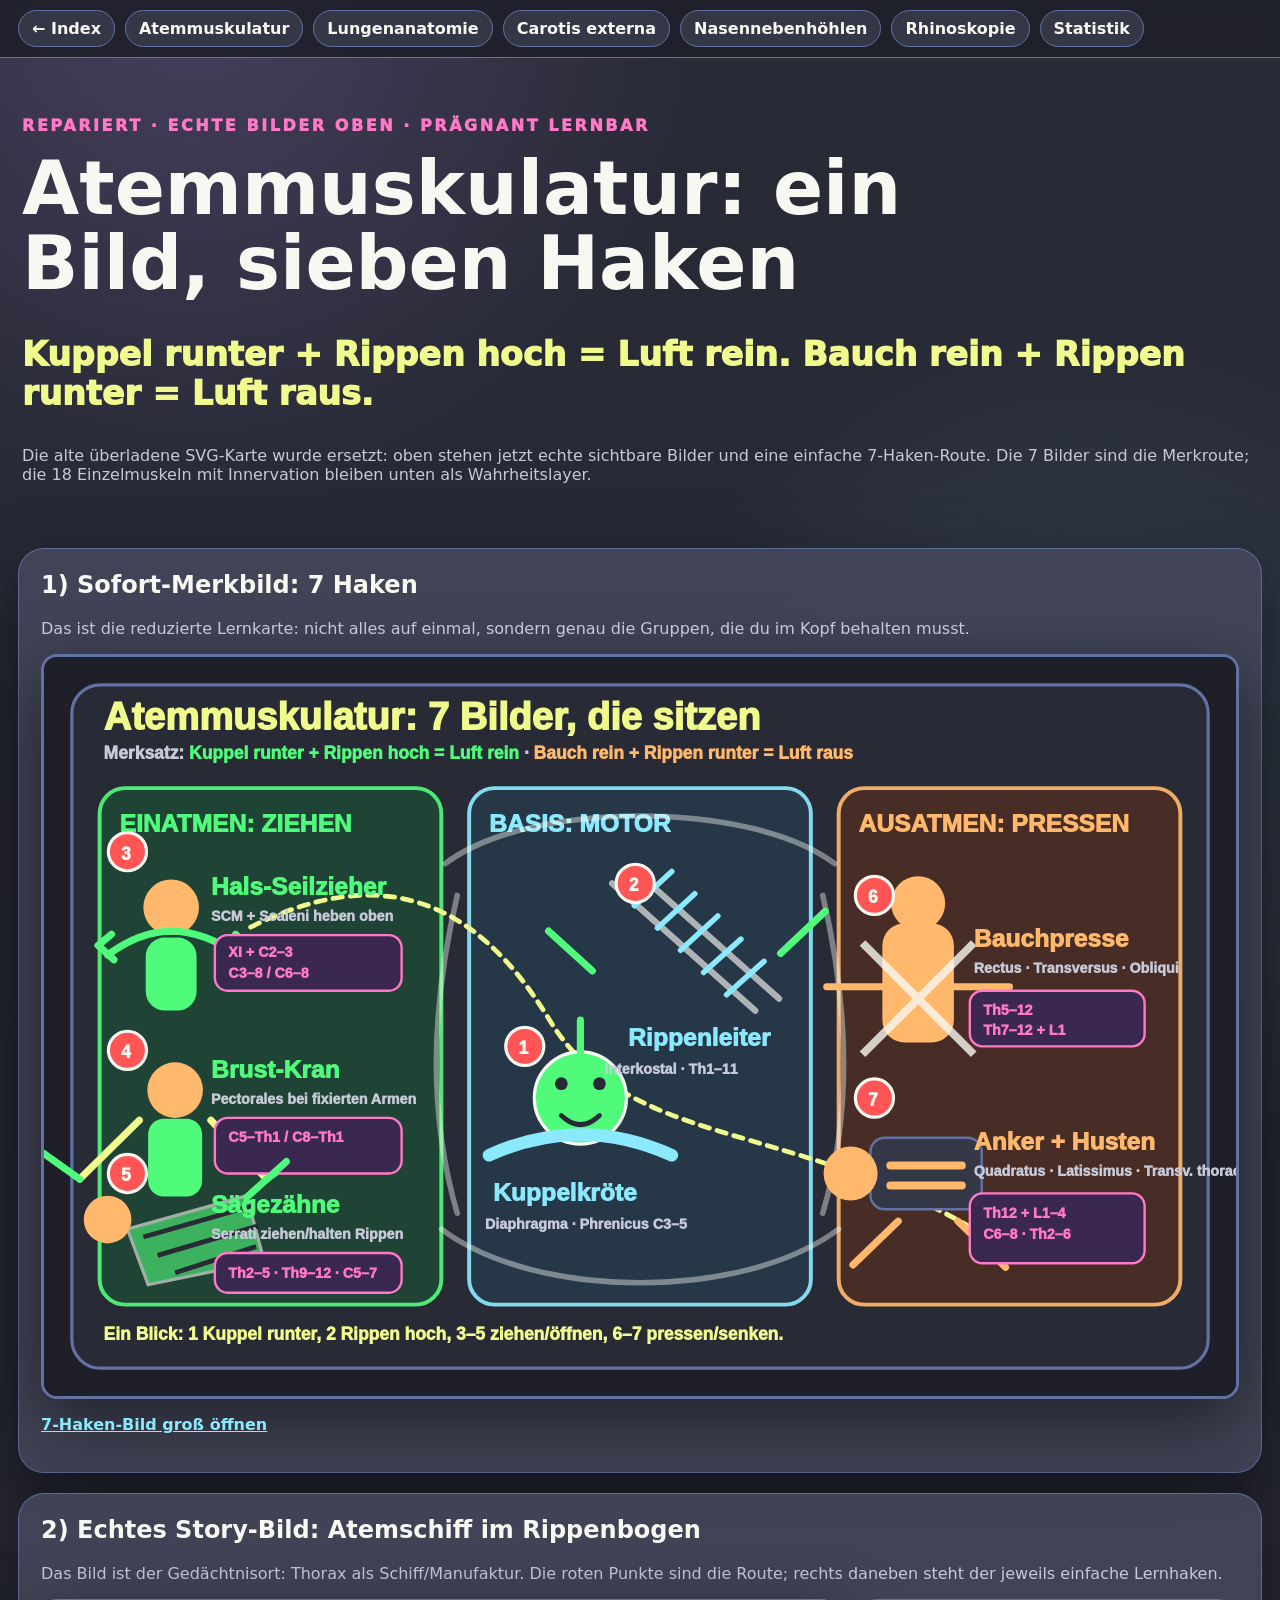
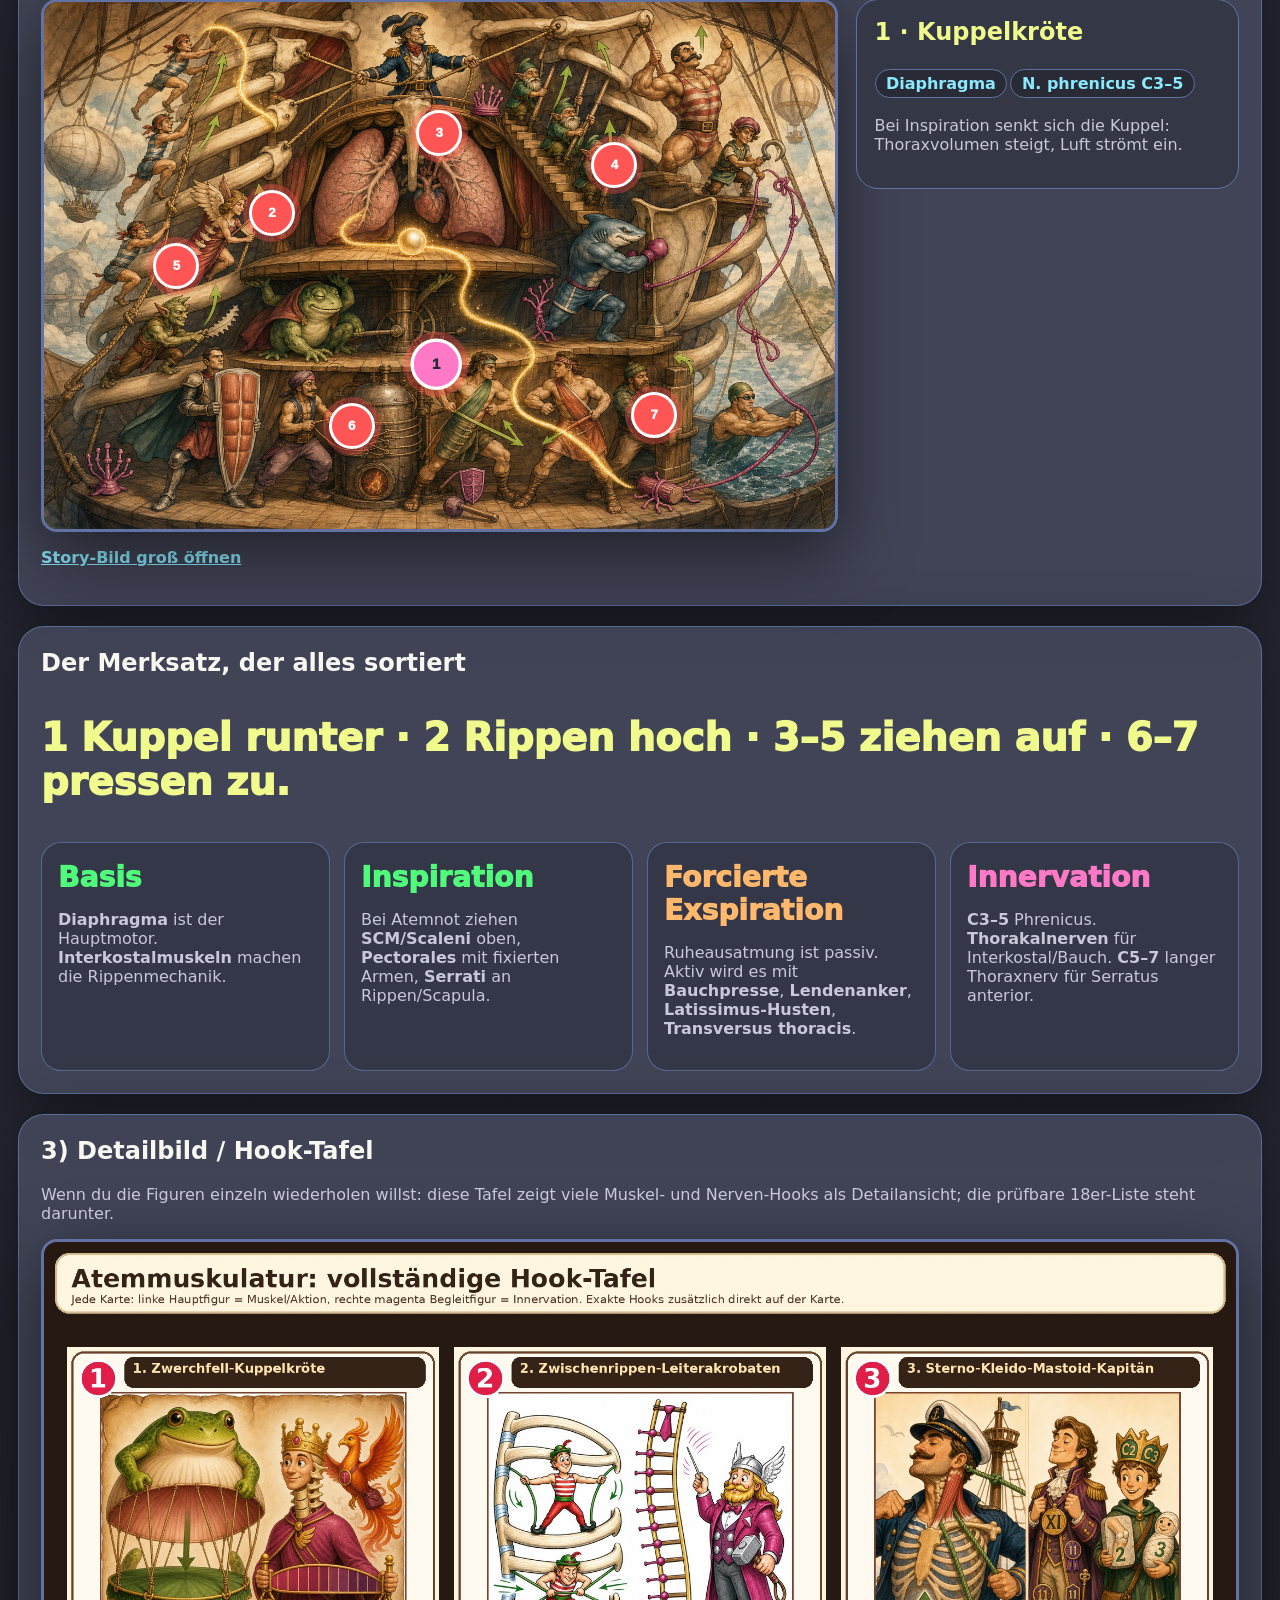
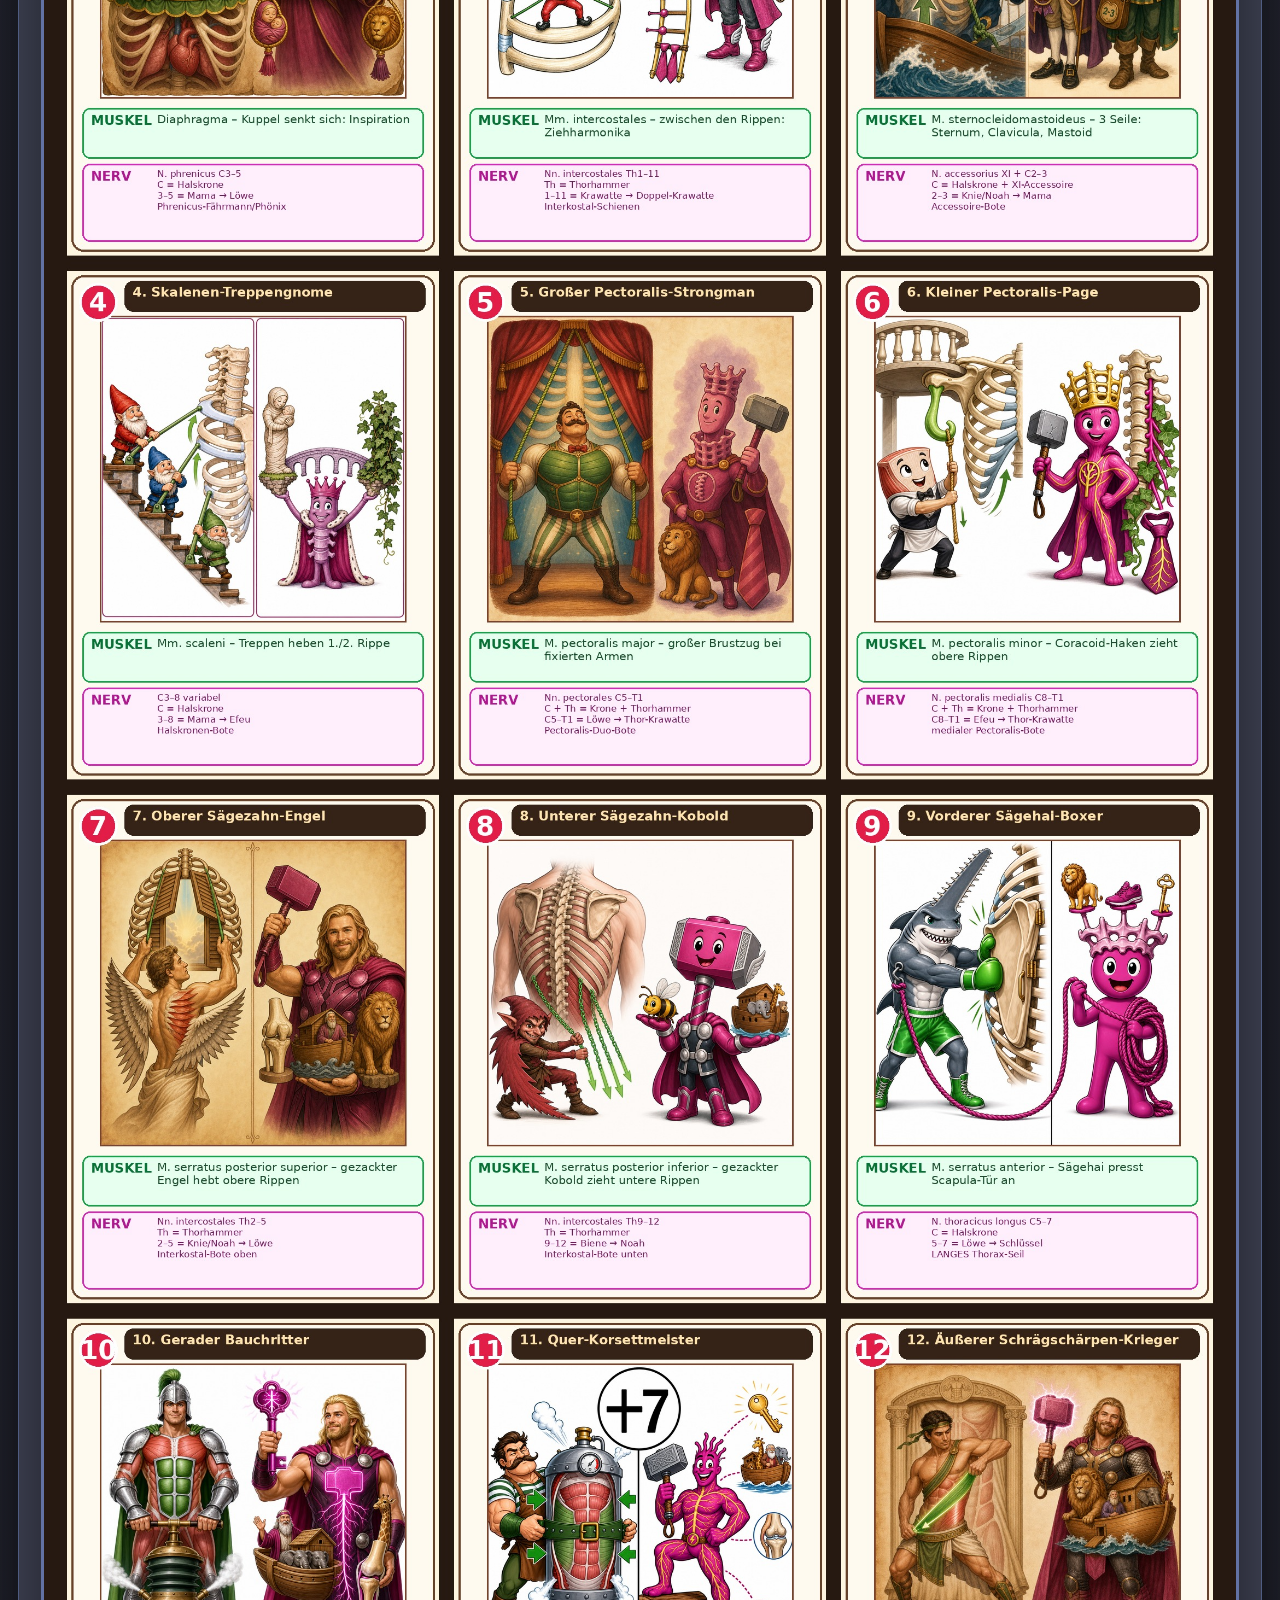
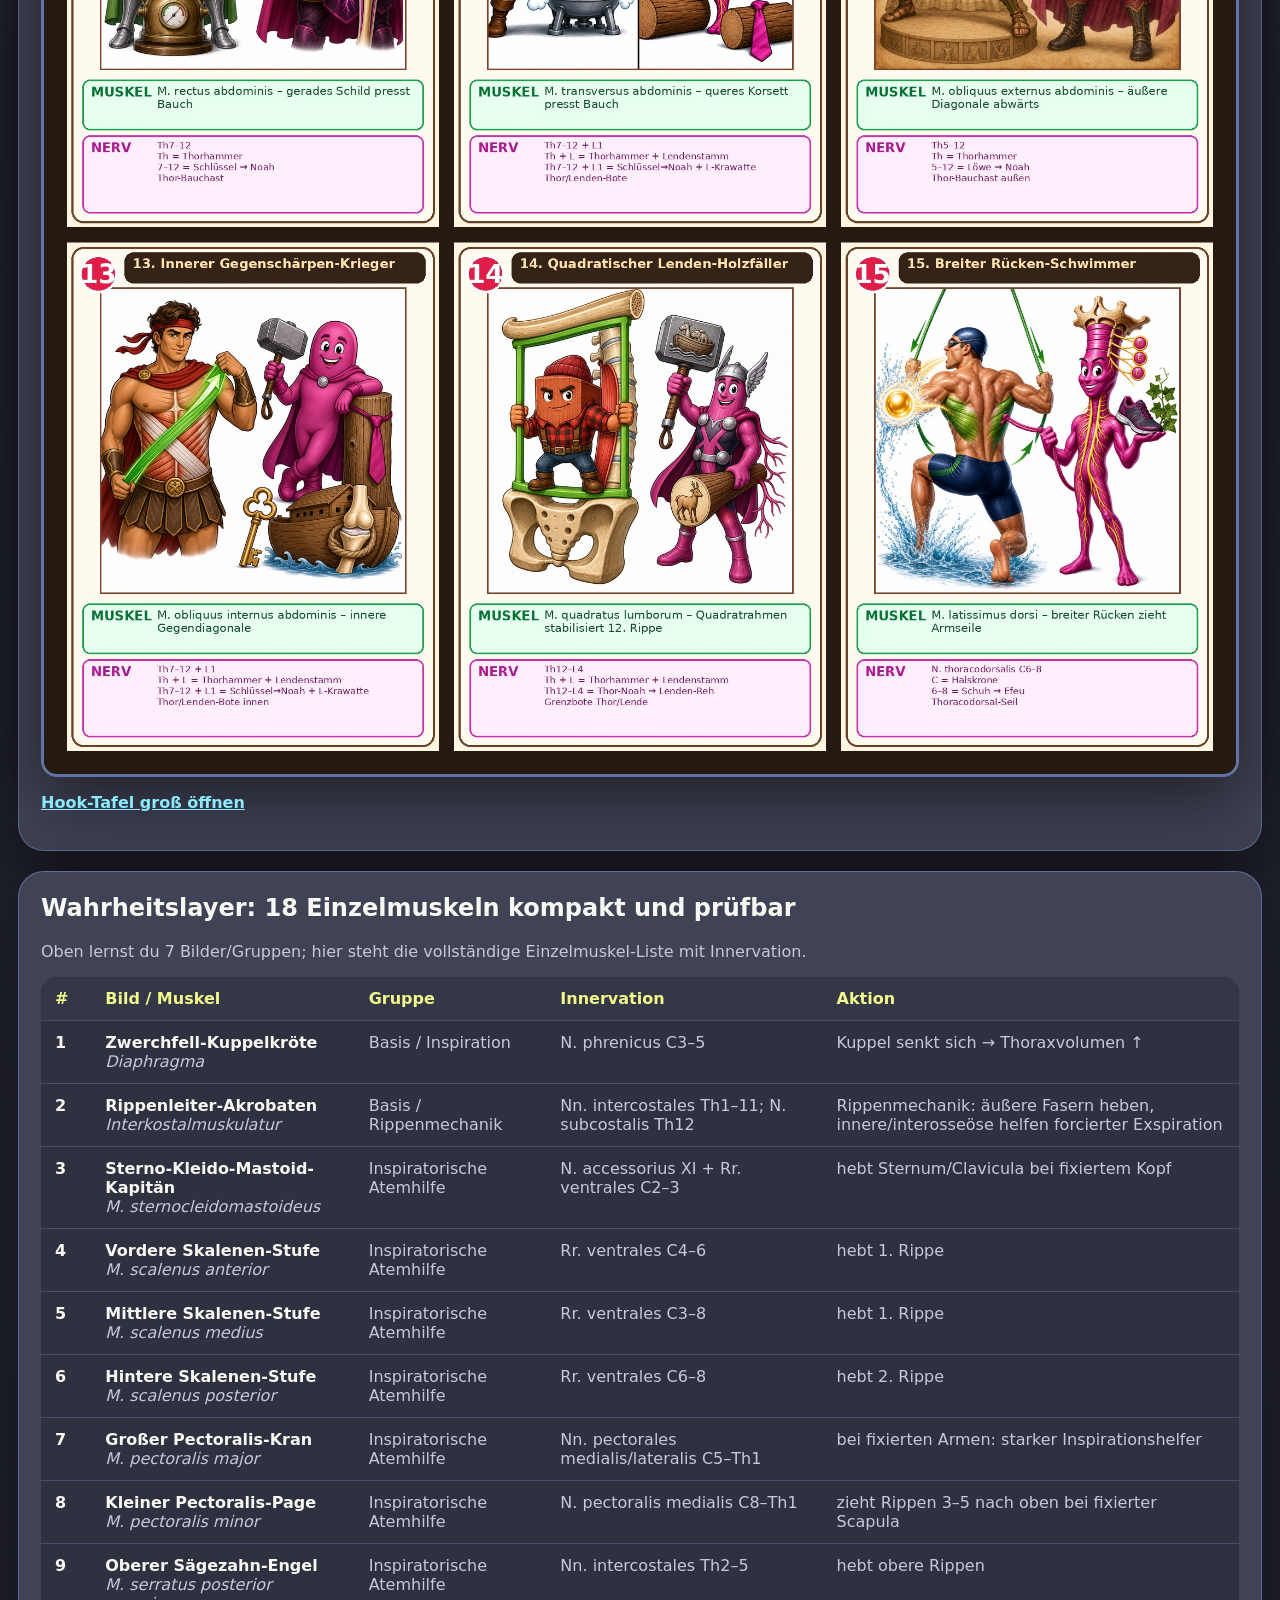
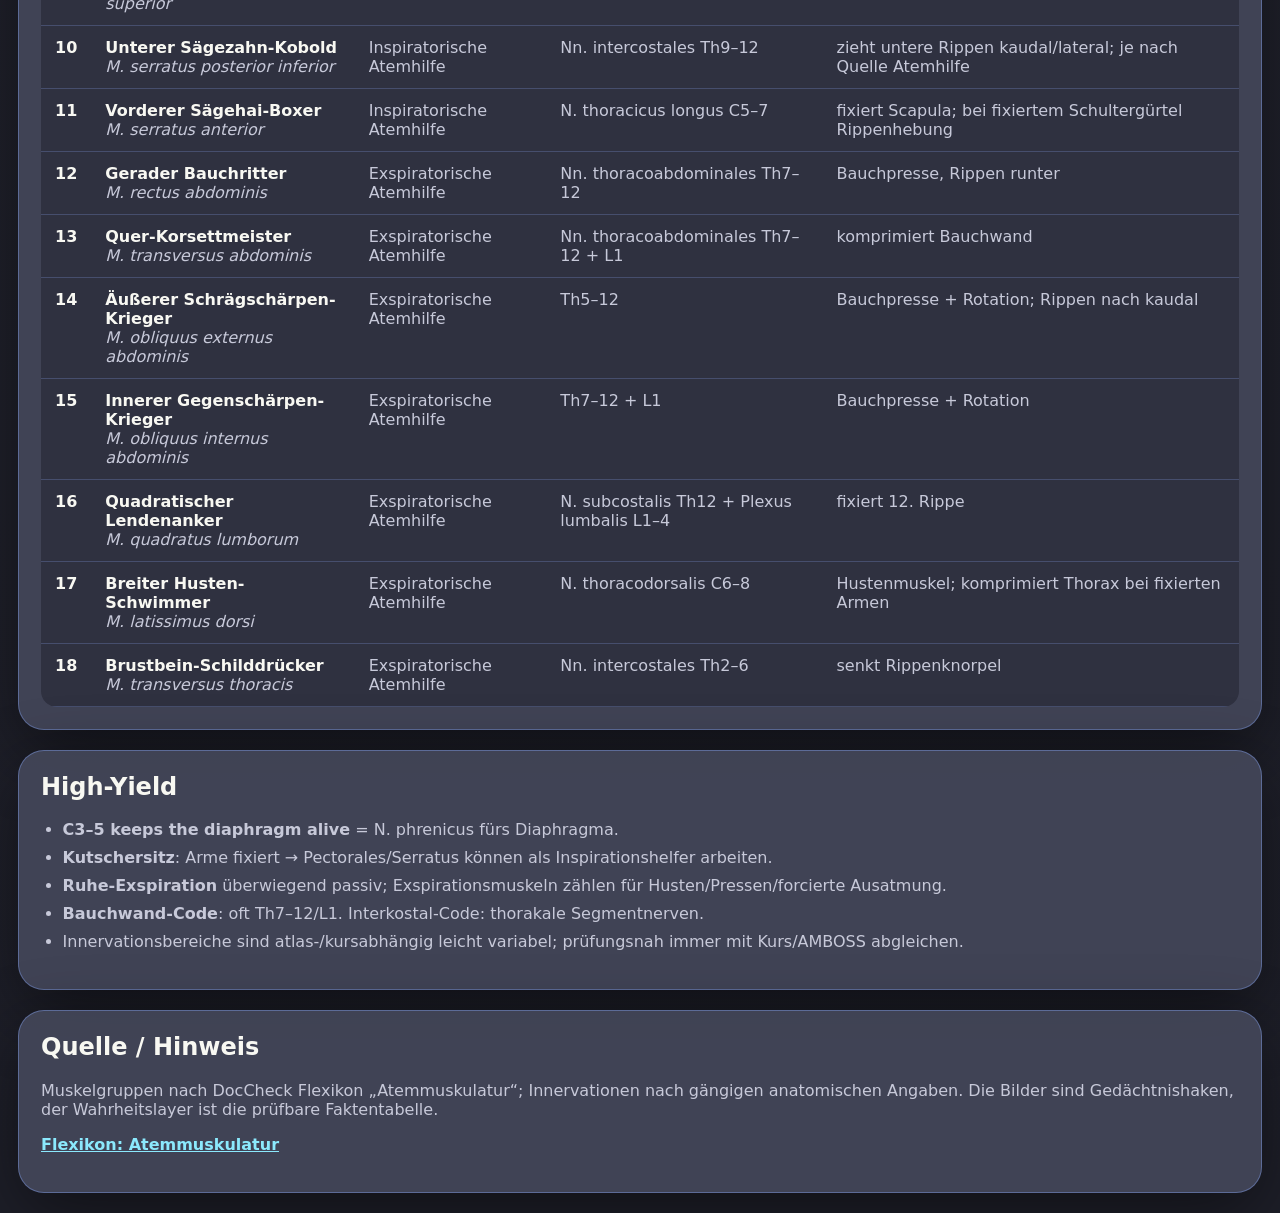
==== pages/atemmuskulatur.html @ 81d96477 "Repair respiratory muscle mnemonic images" ====
<!doctype html>
<html lang="de">
<head>
<meta charset="utf-8"><meta name="viewport" content="width=device-width, initial-scale=1">
<title>Atemmuskulatur: prägnante Bilder und Merkhaken</title>
<link rel="stylesheet" href="../style.css">
<style>
.hero-line{font-size:clamp(20px,2.6vw,34px);font-weight:1000;color:var(--yellow)}
.one-glance{display:grid;grid-template-columns:minmax(0,1.35fr) minmax(320px,.65fr);gap:18px;align-items:start}
.art-img{width:100%;display:block;border-radius:22px;border:4px solid var(--comment);background:#1e1f29;box-shadow:0 22px 70px #0008}
.clean-img{border-color:var(--yellow)}.master-img{border-color:var(--pink)}
.hotwrap{position:relative;line-height:0}.hotwrap img{line-height:normal}
.hot{position:absolute;transform:translate(-50%,-50%);width:46px;height:46px;border-radius:999px;background:var(--red);color:#fff;border:3px solid #fff;font-weight:1000;display:grid;place-items:center;box-shadow:0 0 0 6px rgba(255,85,85,.35);cursor:pointer;line-height:1}
.hot:hover,.hot.active{background:var(--pink);color:#282a36;scale:1.12}
.focus-card{background:rgba(52,55,70,.95);border:1px solid var(--comment);border-radius:22px;padding:18px;position:sticky;top:76px}
.focus-card h2{color:var(--yellow)}.focus-card .tag{display:inline-block;background:#282a36;border:1px solid var(--comment);border-radius:999px;padding:.25rem .65rem;color:var(--cyan);font-weight:900;margin:.15rem .2rem .15rem 0}
.rule-grid{display:grid;grid-template-columns:repeat(auto-fit,minmax(240px,1fr));gap:14px}.rule-card{background:rgba(52,55,70,.92);border:1px solid rgba(98,114,164,.8);border-radius:20px;padding:16px}.rule-card h3{font-size:clamp(22px,2.2vw,32px);margin:.1rem 0 .35rem}
.green{color:var(--green);font-weight:1000}.orange{color:var(--orange);font-weight:1000}.pink{color:var(--pink);font-weight:1000}.yellow{color:var(--yellow);font-weight:1000}
.memory-sentence{font-size:clamp(24px,3vw,42px);line-height:1.15;font-weight:1000;color:var(--yellow)}
.zoom-grid{display:grid;grid-template-columns:1fr 1fr;gap:16px}@media(max-width:980px){.one-glance,.zoom-grid{grid-template-columns:1fr}.focus-card{position:static}.hot{width:34px;height:34px;font-size:13px}}
</style>
</head>
<body><nav class="site-nav"><a href="../index.html">← Index</a><a href="atemmuskulatur.html">Atemmuskulatur</a><a href="lungenanatomie.html">Lungenanatomie</a><a href="carotis-externa.html">Carotis externa</a><a href="nasennebenhoehlen.html">Nasennebenhöhlen</a><a href="rhinoskopie.html">Rhinoskopie</a><a href="statistik-schiefe-verteilung.html">Statistik</a></nav>
<header>
<p class="eyebrow">repariert · echte Bilder oben · prägnant lernbar</p>
<h1>Atemmuskulatur: ein Bild, sieben Haken</h1>
<p class="hero-line">Kuppel runter + Rippen hoch = Luft rein. Bauch rein + Rippen runter = Luft raus.</p>
<p>Die alte überladene SVG-Karte wurde ersetzt: oben stehen jetzt echte sichtbare Bilder und eine einfache 7-Haken-Route. Die 7 Bilder sind die Merkroute; die 18 Einzelmuskeln mit Innervation bleiben unten als Wahrheitslayer.</p>
</header>
<main>
<section class="poster">
<h2>1) Sofort-Merkbild: 7 Haken</h2>
<p>Das ist die reduzierte Lernkarte: nicht alles auf einmal, sondern genau die Gruppen, die du im Kopf behalten musst.</p>
<img class="art-img clean-img" src="../assets/atemmuskulatur_7_merkhaken.svg" alt="Atemmuskulatur in sieben Merkhaken: Kuppel, Rippenleiter, Halszug, Brustkran, Sägezähne, Bauchpresse, Hustenanker">
<p><a href="../assets/atemmuskulatur_7_merkhaken.svg" target="_blank" rel="noopener">7-Haken-Bild groß öffnen</a></p>
</section>

<section class="poster">
<h2>2) Echtes Story-Bild: Atemschiff im Rippenbogen</h2>
<p>Das Bild ist der Gedächtnisort: Thorax als Schiff/Manufaktur. Die roten Punkte sind die Route; rechts daneben steht der jeweils einfache Lernhaken.</p>
<div class="one-glance">
  <div class="hotwrap">
    <img class="art-img master-img" src="../assets/atemmuskulatur_integrated_master_scene_v2.png" alt="Integriertes Atemmuskulatur-Mnemonic: Brustkorb als Atemschiff mit Figuren und Zugseilen">
    <button class="hot active" data-id="1" style="left:50%;top:69%">1</button>
    <button class="hot" data-id="2" style="left:29%;top:40%">2</button>
    <button class="hot" data-id="3" style="left:50%;top:25%">3</button>
    <button class="hot" data-id="4" style="left:72%;top:31%">4</button>
    <button class="hot" data-id="5" style="left:17%;top:50%">5</button>
    <button class="hot" data-id="6" style="left:39%;top:80%">6</button>
    <button class="hot" data-id="7" style="left:77%;top:78%">7</button>
  </div>
  <aside class="focus-card" id="focus"><h2>1 · Kuppelkröte</h2><p><span class="tag">Diaphragma</span><span class="tag">N. phrenicus C3–5</span></p><p>Bei Inspiration senkt sich die Kuppel: Thoraxvolumen steigt, Luft strömt ein.</p></aside>
</div>
<p><a href="../assets/atemmuskulatur_integrated_master_scene_v2.png" target="_blank" rel="noopener">Story-Bild groß öffnen</a></p>
</section>

<section class="note topo-note">
<h2>Der Merksatz, der alles sortiert</h2>
<p class="memory-sentence">1 Kuppel runter · 2 Rippen hoch · 3–5 ziehen auf · 6–7 pressen zu.</p>
<div class="rule-grid">
<article class="rule-card"><h3 class="green">Basis</h3><p><b>Diaphragma</b> ist der Hauptmotor. <b>Interkostalmuskeln</b> machen die Rippenmechanik.</p></article>
<article class="rule-card"><h3 class="green">Inspiration</h3><p>Bei Atemnot ziehen <b>SCM/Scaleni</b> oben, <b>Pectorales</b> mit fixierten Armen, <b>Serrati</b> an Rippen/Scapula.</p></article>
<article class="rule-card"><h3 class="orange">Forcierte Exspiration</h3><p>Ruheausatmung ist passiv. Aktiv wird es mit <b>Bauchpresse</b>, <b>Lendenanker</b>, <b>Latissimus-Husten</b>, <b>Transversus thoracis</b>.</p></article>
<article class="rule-card"><h3 class="pink">Innervation</h3><p><b>C3–5</b> Phrenicus. <b>Thorakalnerven</b> für Interkostal/Bauch. <b>C5–7</b> langer Thoraxnerv für Serratus anterior.</p></article>
</div>
</section>

<section class="poster">
<h2>3) Detailbild / Hook-Tafel</h2>
<p>Wenn du die Figuren einzeln wiederholen willst: diese Tafel zeigt viele Muskel- und Nerven-Hooks als Detailansicht; die prüfbare 18er-Liste steht darunter.</p>
<img class="art-img" src="../assets/atemmuskulatur_complete_hooks_poster.jpg" alt="Atemmuskulatur vollständige Hook-Tafel mit Figuren und Innervationen">
<p><a href="../assets/atemmuskulatur_complete_hooks_poster.jpg" target="_blank" rel="noopener">Hook-Tafel groß öffnen</a></p>
</section>

<section id="legend" class="legend"><h2>Wahrheitslayer: 18 Einzelmuskeln kompakt und prüfbar</h2><p>Oben lernst du 7 Bilder/Gruppen; hier steht die vollständige Einzelmuskel-Liste mit Innervation.</p><table><thead><tr><th>#</th><th>Bild / Muskel</th><th>Gruppe</th><th>Innervation</th><th>Aktion</th></tr></thead><tbody>
<tr data-id="1"><td><b>1</b></td><td><b>Zwerchfell-Kuppelkröte</b><br><em>Diaphragma</em></td><td>Basis / Inspiration</td><td>N. phrenicus C3–5</td><td>Kuppel senkt sich → Thoraxvolumen ↑</td></tr>
<tr data-id="2"><td><b>2</b></td><td><b>Rippenleiter-Akrobaten</b><br><em>Interkostalmuskulatur</em></td><td>Basis / Rippenmechanik</td><td>Nn. intercostales Th1–11; N. subcostalis Th12</td><td>Rippenmechanik: äußere Fasern heben, innere/interosseöse helfen forcierter Exspiration</td></tr>
<tr data-id="3"><td><b>3</b></td><td><b>Sterno-Kleido-Mastoid-Kapitän</b><br><em>M. sternocleidomastoideus</em></td><td>Inspiratorische Atemhilfe</td><td>N. accessorius XI + Rr. ventrales C2–3</td><td>hebt Sternum/Clavicula bei fixiertem Kopf</td></tr>
<tr data-id="4"><td><b>4</b></td><td><b>Vordere Skalenen-Stufe</b><br><em>M. scalenus anterior</em></td><td>Inspiratorische Atemhilfe</td><td>Rr. ventrales C4–6</td><td>hebt 1. Rippe</td></tr>
<tr data-id="5"><td><b>5</b></td><td><b>Mittlere Skalenen-Stufe</b><br><em>M. scalenus medius</em></td><td>Inspiratorische Atemhilfe</td><td>Rr. ventrales C3–8</td><td>hebt 1. Rippe</td></tr>
<tr data-id="6"><td><b>6</b></td><td><b>Hintere Skalenen-Stufe</b><br><em>M. scalenus posterior</em></td><td>Inspiratorische Atemhilfe</td><td>Rr. ventrales C6–8</td><td>hebt 2. Rippe</td></tr>
<tr data-id="7"><td><b>7</b></td><td><b>Großer Pectoralis-Kran</b><br><em>M. pectoralis major</em></td><td>Inspiratorische Atemhilfe</td><td>Nn. pectorales medialis/lateralis C5–Th1</td><td>bei fixierten Armen: starker Inspirationshelfer</td></tr>
<tr data-id="8"><td><b>8</b></td><td><b>Kleiner Pectoralis-Page</b><br><em>M. pectoralis minor</em></td><td>Inspiratorische Atemhilfe</td><td>N. pectoralis medialis C8–Th1</td><td>zieht Rippen 3–5 nach oben bei fixierter Scapula</td></tr>
<tr data-id="9"><td><b>9</b></td><td><b>Oberer Sägezahn-Engel</b><br><em>M. serratus posterior superior</em></td><td>Inspiratorische Atemhilfe</td><td>Nn. intercostales Th2–5</td><td>hebt obere Rippen</td></tr>
<tr data-id="10"><td><b>10</b></td><td><b>Unterer Sägezahn-Kobold</b><br><em>M. serratus posterior inferior</em></td><td>Inspiratorische Atemhilfe</td><td>Nn. intercostales Th9–12</td><td>zieht untere Rippen kaudal/lateral; je nach Quelle Atemhilfe</td></tr>
<tr data-id="11"><td><b>11</b></td><td><b>Vorderer Sägehai-Boxer</b><br><em>M. serratus anterior</em></td><td>Inspiratorische Atemhilfe</td><td>N. thoracicus longus C5–7</td><td>fixiert Scapula; bei fixiertem Schultergürtel Rippenhebung</td></tr>
<tr data-id="12"><td><b>12</b></td><td><b>Gerader Bauchritter</b><br><em>M. rectus abdominis</em></td><td>Exspiratorische Atemhilfe</td><td>Nn. thoracoabdominales Th7–12</td><td>Bauchpresse, Rippen runter</td></tr>
<tr data-id="13"><td><b>13</b></td><td><b>Quer-Korsettmeister</b><br><em>M. transversus abdominis</em></td><td>Exspiratorische Atemhilfe</td><td>Nn. thoracoabdominales Th7–12 + L1</td><td>komprimiert Bauchwand</td></tr>
<tr data-id="14"><td><b>14</b></td><td><b>Äußerer Schrägschärpen-Krieger</b><br><em>M. obliquus externus abdominis</em></td><td>Exspiratorische Atemhilfe</td><td>Th5–12</td><td>Bauchpresse + Rotation; Rippen nach kaudal</td></tr>
<tr data-id="15"><td><b>15</b></td><td><b>Innerer Gegenschärpen-Krieger</b><br><em>M. obliquus internus abdominis</em></td><td>Exspiratorische Atemhilfe</td><td>Th7–12 + L1</td><td>Bauchpresse + Rotation</td></tr>
<tr data-id="16"><td><b>16</b></td><td><b>Quadratischer Lendenanker</b><br><em>M. quadratus lumborum</em></td><td>Exspiratorische Atemhilfe</td><td>N. subcostalis Th12 + Plexus lumbalis L1–4</td><td>fixiert 12. Rippe</td></tr>
<tr data-id="17"><td><b>17</b></td><td><b>Breiter Husten-Schwimmer</b><br><em>M. latissimus dorsi</em></td><td>Exspiratorische Atemhilfe</td><td>N. thoracodorsalis C6–8</td><td>Hustenmuskel; komprimiert Thorax bei fixierten Armen</td></tr>
<tr data-id="18"><td><b>18</b></td><td><b>Brustbein-Schilddrücker</b><br><em>M. transversus thoracis</em></td><td>Exspiratorische Atemhilfe</td><td>Nn. intercostales Th2–6</td><td>senkt Rippenknorpel</td></tr>
</tbody></table></section>

<section class="note topo-note"><h2>High-Yield</h2><ul>
<li><b>C3–5 keeps the diaphragm alive</b> = N. phrenicus fürs Diaphragma.</li>
<li><b>Kutschersitz</b>: Arme fixiert → Pectorales/Serratus können als Inspirationshelfer arbeiten.</li>
<li><b>Ruhe-Exspiration</b> überwiegend passiv; Exspirationsmuskeln zählen für Husten/Pressen/forcierte Ausatmung.</li>
<li><b>Bauchwand-Code</b>: oft Th7–12/L1. Interkostal-Code: thorakale Segmentnerven.</li>
<li>Innervationsbereiche sind atlas-/kursabhängig leicht variabel; prüfungsnah immer mit Kurs/AMBOSS abgleichen.</li>
</ul></section>
<section class="note"><h2>Quelle / Hinweis</h2><p>Muskelgruppen nach DocCheck Flexikon „Atemmuskulatur“; Innervationen nach gängigen anatomischen Angaben. Die Bilder sind Gedächtnishaken, der Wahrheitslayer ist die prüfbare Faktentabelle.</p><p><a href="https://flexikon.doccheck.com/de/Atemmuskulatur" target="_blank" rel="noopener">Flexikon: Atemmuskulatur</a></p></section>
</main>
<script>
const facts={
1:['Kuppelkröte','Diaphragma','N. phrenicus C3–5','Kuppel senkt sich → Volumen hoch → Luft rein.'],
2:['Rippenleiter','Interkostalmuskulatur','Nn. intercostales Th1–11','Rippen bewegen sich wie Leiter/Sprossen: heben oder senken.'],
3:['Hals-Seilzieher','SCM + Scaleni','XI/C2–3; Scaleni C3–8','Hals zieht obere Rippen/Sternum hoch.'],
4:['Brust-Kran','Pectoralis major/minor','C5–Th1 / C8–Th1','Bei fixierten Armen hebt der Brustkran den Thorax.'],
5:['Sägezähne','Serratus-Gruppe','Th2–5, Th9–12, C5–7','Sägezähne ziehen/halten Rippen und Scapula.'],
6:['Bauchpresse','Rectus, Transversus, Obliqui','Th5–12 + L1','Bauch rein, Druck hoch, Rippen runter: forcierte Exspiration.'],
7:['Anker + Husten','Quadratus, Latissimus, Transv. thoracis','Th12/L1–4; C6–8; Th2–6','Fixieren/senken/komprimieren bei Husten und Pressen.']
};
function pick(id){const f=facts[id];document.querySelectorAll('.hot').forEach(b=>b.classList.toggle('active',b.dataset.id==id));document.getElementById('focus').innerHTML=`<h2>${id} · ${f[0]}</h2><p><span class="tag">${f[1]}</span><span class="tag">${f[2]}</span></p><p>${f[3]}</p><p><a href="#legend">zur Faktentabelle</a></p>`;}
document.querySelectorAll('.hot').forEach(b=>b.addEventListener('click',()=>pick(b.dataset.id)));
</script>
</body></html>
---- style.css ----
:root{
  --bg:#282a36;
  --bg-2:#1e1f29;
  --surface:#44475a;
  --surface-2:#343746;
  --surface-3:#2f3140;
  --text:#f8f8f2;
  --muted:#c7c9d9;
  --comment:#6272a4;
  --cyan:#8be9fd;
  --green:#50fa7b;
  --orange:#ffb86c;
  --pink:#ff79c6;
  --purple:#bd93f9;
  --red:#ff5555;
  --yellow:#f1fa8c;
  --border:#6272a4;
  --shadow:0 22px 70px rgba(0,0,0,.45);
}
*{box-sizing:border-box}
html{scroll-behavior:smooth;background:#1e1f29;min-height:100%}
body{
  margin:0;
  min-height:100vh;
  font-family:Inter,system-ui,-apple-system,Segoe UI,sans-serif;
  background:
    radial-gradient(circle at 15% 0%, rgba(189,147,249,.20), transparent 32rem),
    radial-gradient(circle at 85% 10%, rgba(139,233,253,.13), transparent 28rem),
    linear-gradient(180deg,var(--bg),var(--bg-2));
  color:var(--text);
}
header,main{max-width:1450px;margin:auto}
header{padding:42px 22px 28px;color:var(--text)}
h1{font-size:clamp(36px,6vw,74px);line-height:1.02;margin:.1em 0;text-wrap:balance}
h2{color:var(--text);margin-top:0} h3{color:var(--cyan)}
p,li{color:var(--muted)}
a{color:var(--cyan);font-weight:800} a:hover{color:var(--pink)}
.eyebrow,.card-kicker{color:var(--pink);text-transform:uppercase;letter-spacing:.16em;font-weight:1000}
.key{display:flex;gap:14px;flex-wrap:wrap;align-items:center}.key span{color:var(--muted)}
.gdot,.mdot,.rdot,.ydot{display:inline-block;width:18px;height:18px;border-radius:50%}.gdot{background:var(--green)}.mdot{background:var(--pink)}.rdot{background:var(--red)}.ydot{background:var(--yellow)}
.site-nav{position:sticky;top:0;z-index:10;display:flex;gap:10px;flex-wrap:wrap;align-items:center;padding:10px 18px;background:rgba(30,31,41,.88);backdrop-filter:blur(10px);border-bottom:1px solid var(--comment)}
.site-nav a{color:var(--text);text-decoration:none;background:var(--surface-2);border:1px solid var(--comment);border-radius:999px;padding:8px 13px}.site-nav a:hover{background:var(--surface);border-color:var(--pink);color:var(--pink)}
section,.poster,.focus,.library-card,.exam-note,.note,.legend{background:rgba(68,71,90,.92);border:1px solid rgba(98,114,164,.85);border-radius:26px;padding:22px;margin:20px 18px;box-shadow:var(--shadow)}
.poster img{width:100%;border-radius:16px;border:3px solid var(--comment);background:var(--bg-2)}
.poster .schema-img{border-color:var(--purple);background:var(--bg-2);max-height:none;object-fit:contain}
.home-hero,.carotis-hero{padding-top:54px}.carotis-hero h1,.home-hero h1{text-wrap:balance}
.library-grid{display:grid;grid-template-columns:repeat(auto-fit,minmax(280px,1fr));gap:18px;background:transparent;border:0;box-shadow:none;padding:0}.library-card{min-height:220px;display:flex;flex-direction:column}.library-card.featured{background:linear-gradient(135deg,rgba(68,71,90,.96),rgba(80,250,123,.10))}.library-card.ghost{opacity:.78;border-style:dashed}.library-card h2{font-size:clamp(26px,3vw,42px);margin:.1em 0}.card-link{margin-top:auto;align-self:flex-start;background:var(--pink);color:#282a36!important;text-decoration:none;border-radius:999px;padding:11px 16px;box-shadow:0 8px 20px #0005}
.mnemonic-spotlight{display:grid;grid-template-columns:minmax(0,1.45fr) minmax(300px,.75fr);gap:20px;align-items:start}.mnemonic-spotlight h2{font-size:clamp(28px,4.5vw,56px);line-height:1.02;margin:.15em 0 .35em;color:var(--yellow)}.mnemonic-list{font-size:clamp(17px,1.7vw,24px);line-height:1.45;margin:0;padding-left:1.35em}.mnemonic-list b{color:var(--green)}.quote{font-size:1.25rem;font-weight:1000;color:var(--pink)}
.integrated-wrap{position:relative;line-height:0}.integrated-wrap>img{display:block}.hotspot{position:absolute;transform:translate(-50%,-50%);min-width:clamp(34px,4.2vw,64px);height:clamp(34px,4.2vw,64px);padding:0 8px;border-radius:999px;border:3px solid var(--text);background:var(--red);color:#fff;font-weight:1000;font-size:clamp(12px,1.35vw,20px);display:grid;place-items:center;box-shadow:0 0 0 4px rgba(255,85,85,.42),0 5px 18px #000b;cursor:pointer;z-index:3;line-height:1}.hotspot:hover,.hotspot.active{background:var(--pink);color:#282a36;box-shadow:0 0 0 7px #fff7,0 0 0 13px rgba(255,121,198,.36),0 8px 22px #000c;scale:1.12}.scene-legend{position:absolute;right:1.2%;bottom:1.2%;z-index:4;line-height:1.2;width:min(340px,34%);max-height:38%;overflow:auto;background:rgba(40,42,54,.90);backdrop-filter:blur(7px);border:3px solid var(--pink);border-radius:16px;padding:10px 12px;box-shadow:0 15px 45px #0009;color:var(--text);font-size:clamp(12px,1.05vw,15px)}.scene-legend b{display:block;font-size:clamp(14px,1.25vw,19px);color:var(--yellow)}.scene-legend span{display:block;margin-top:6px;color:var(--muted)}.scene-legend a{display:inline-block;margin-top:8px;color:var(--cyan);font-weight:900}.open-full{margin:.75rem 0 0}.focus{display:grid;grid-template-columns:1fr;gap:18px}.zone{display:inline-block;background:var(--surface-2);border:1px solid var(--comment);border-radius:999px;padding:.25rem .65rem;color:var(--cyan);font-weight:900}
table{width:100%;border-collapse:collapse;overflow:hidden;border-radius:16px;background:var(--surface-3)}.legend{overflow-x:auto}th,td{padding:12px 14px;border-bottom:1px solid rgba(98,114,164,.45);vertical-align:top}th{text-align:left;color:var(--yellow);background:#343746}td{color:var(--muted)}td b{color:var(--text)}tr.active,tr:hover{background:rgba(139,233,253,.08)}
.topo-note ul{padding-left:1.35rem}.topo-note li{margin:.55rem 0}.exam-note{background:rgba(52,55,70,.9)}
@media(max-width:760px){.mnemonic-spotlight{grid-template-columns:1fr}.scene-legend{position:static;width:auto;max-height:none;margin-top:10px;border-radius:14px}.integrated-wrap{line-height:normal}.hotspot{min-width:32px;height:32px;font-size:12px}.poster,.focus,section{margin:14px 10px;padding:16px}}
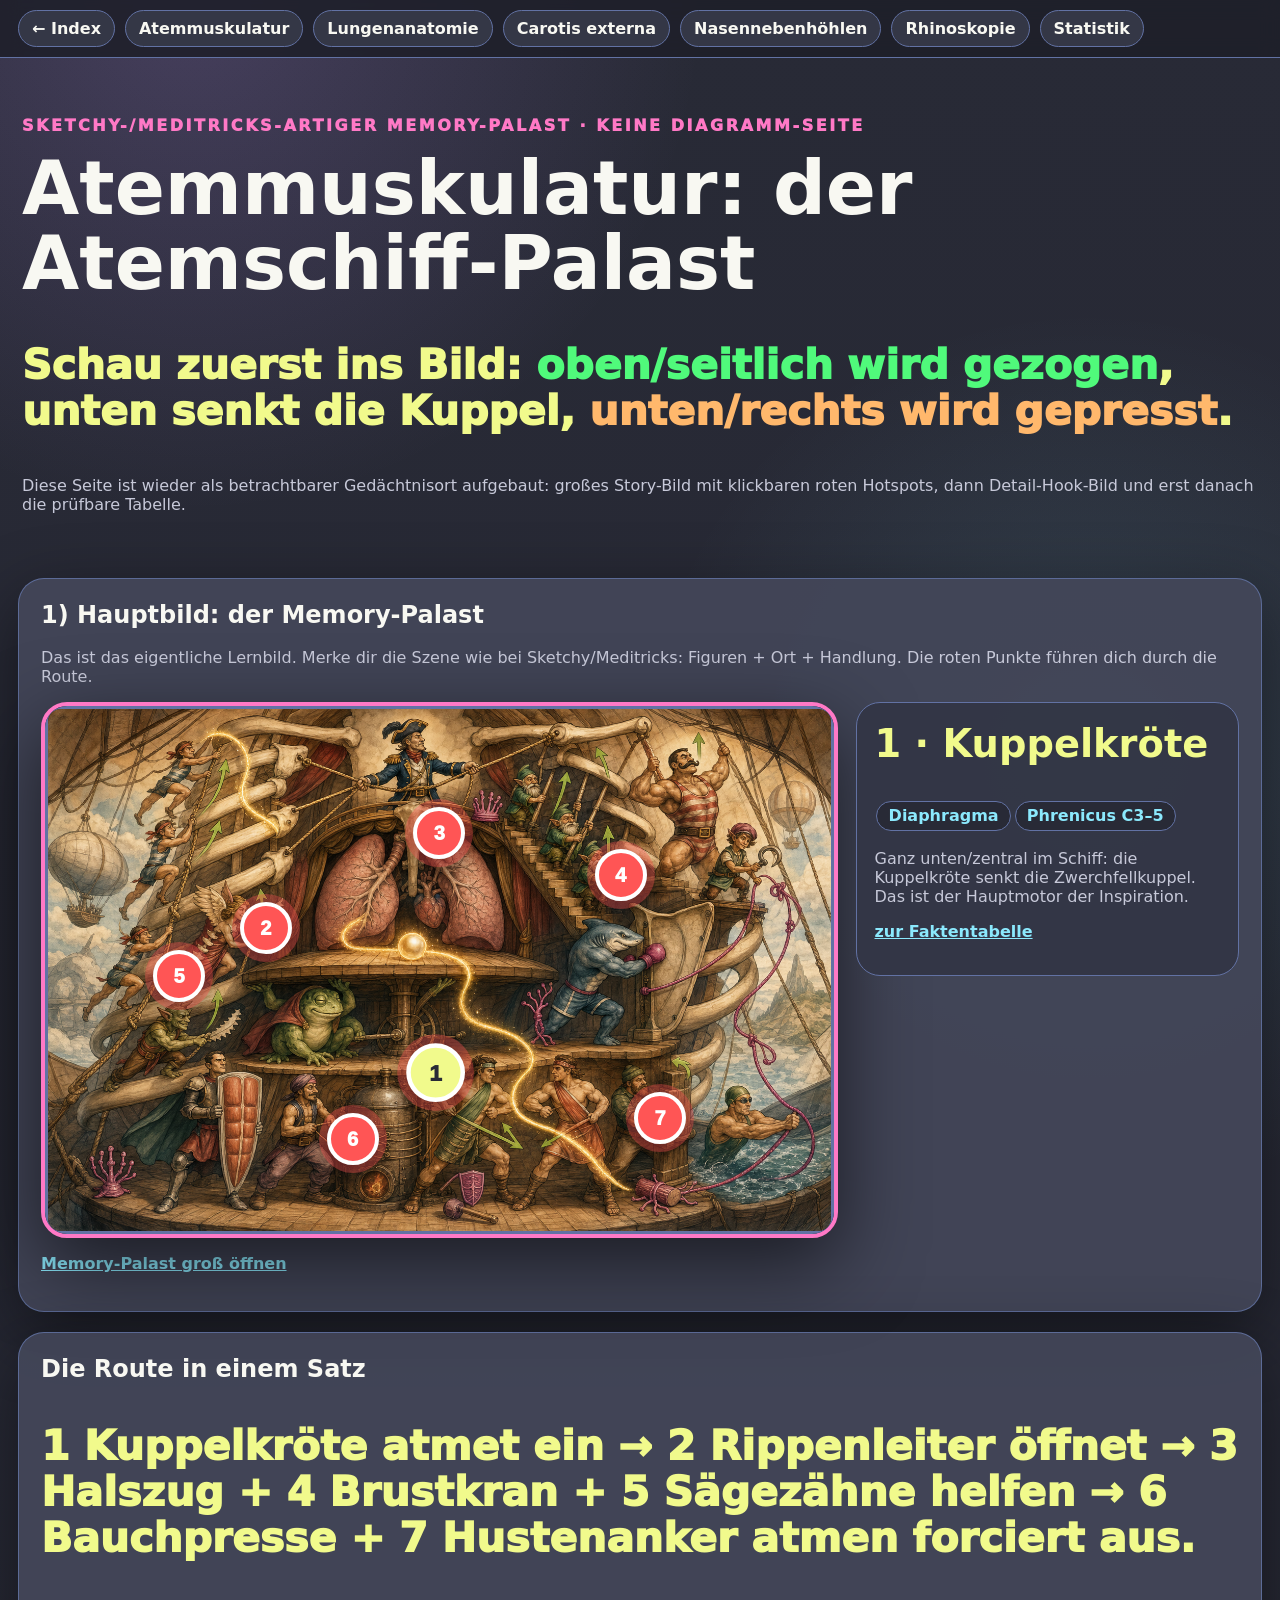
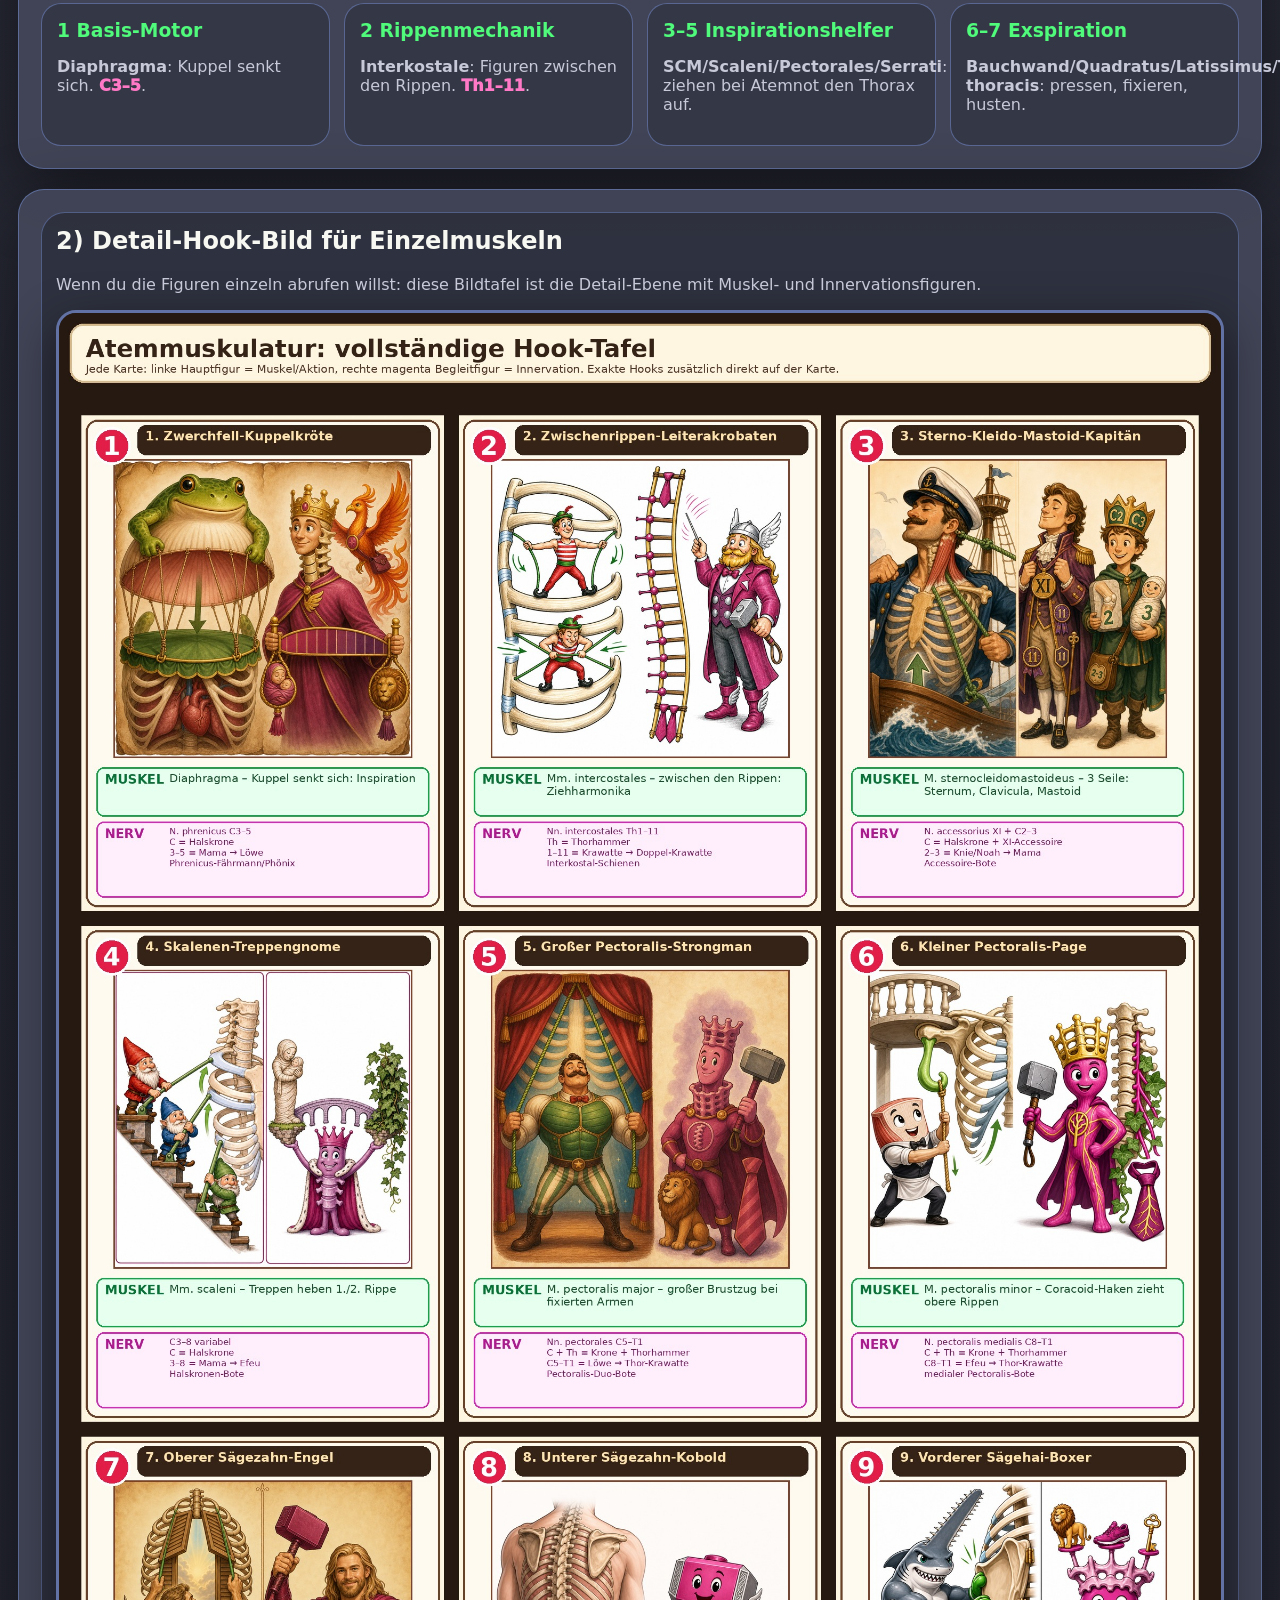
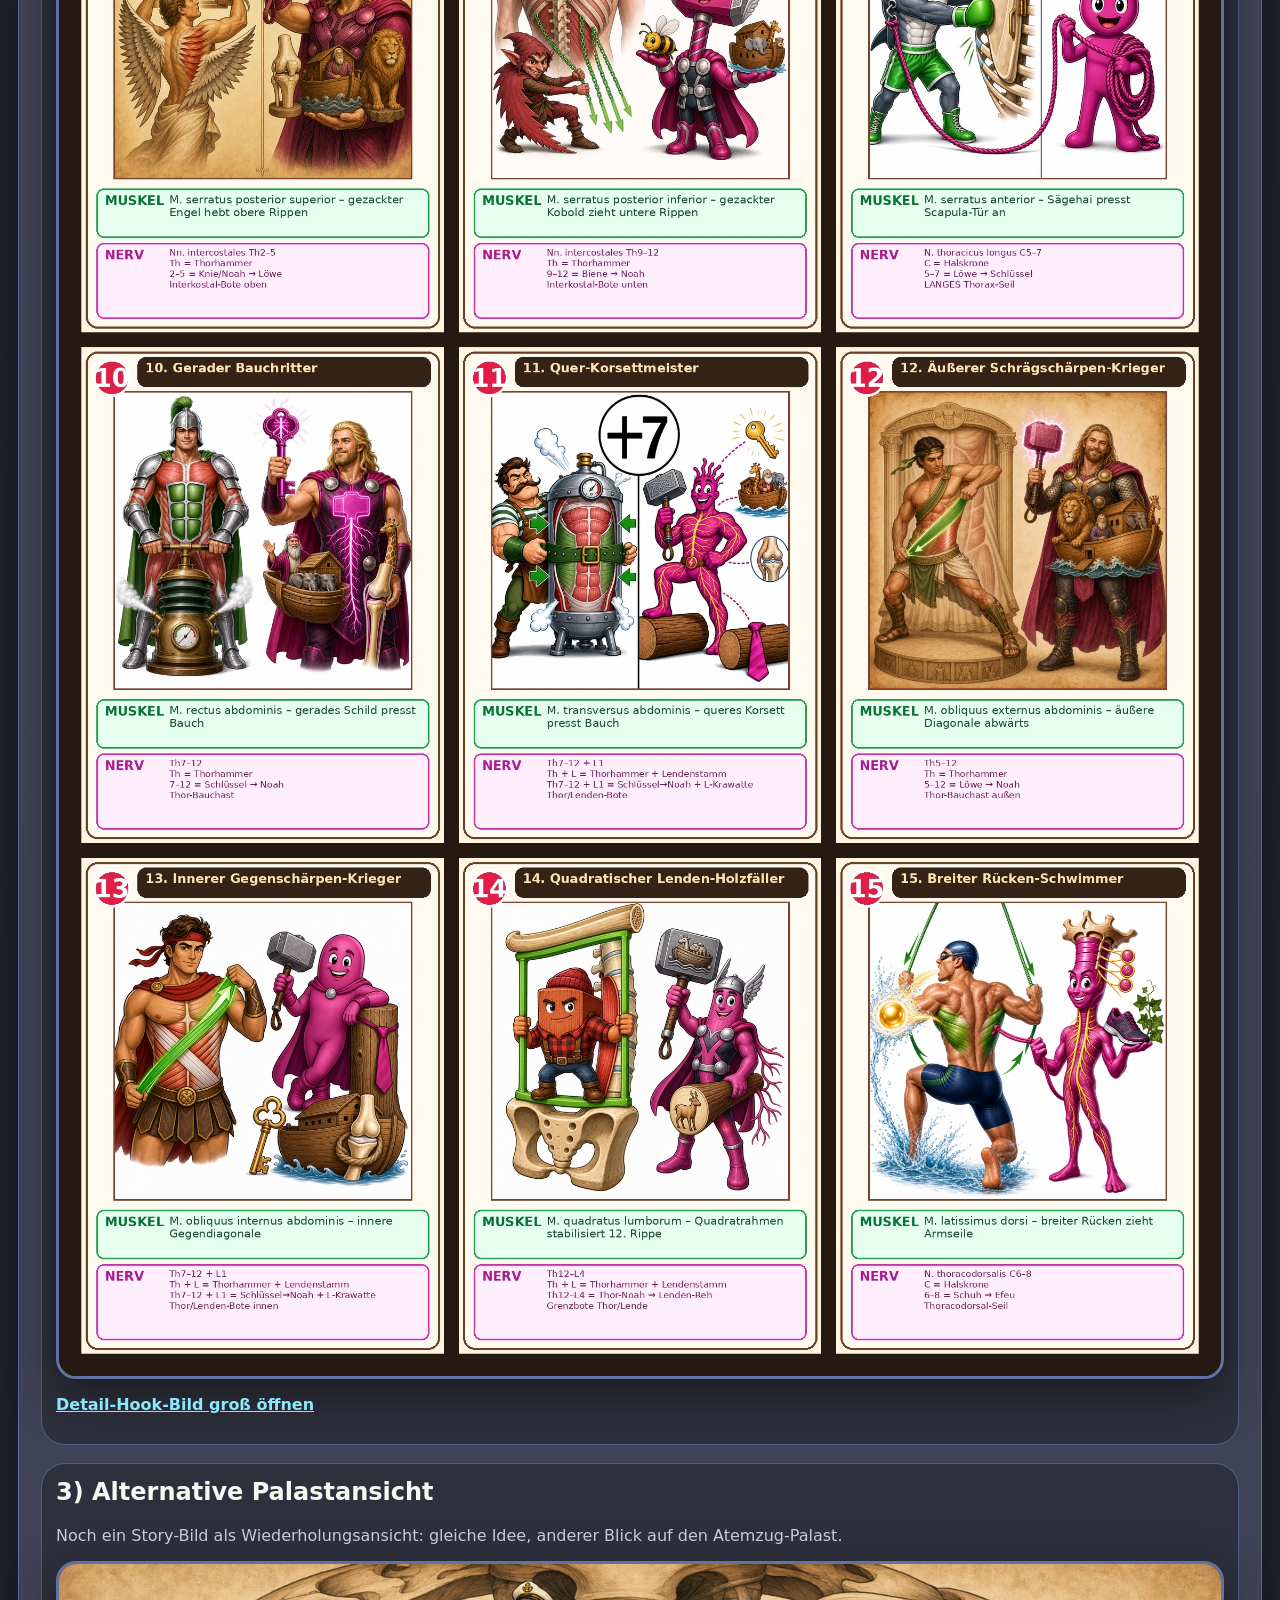
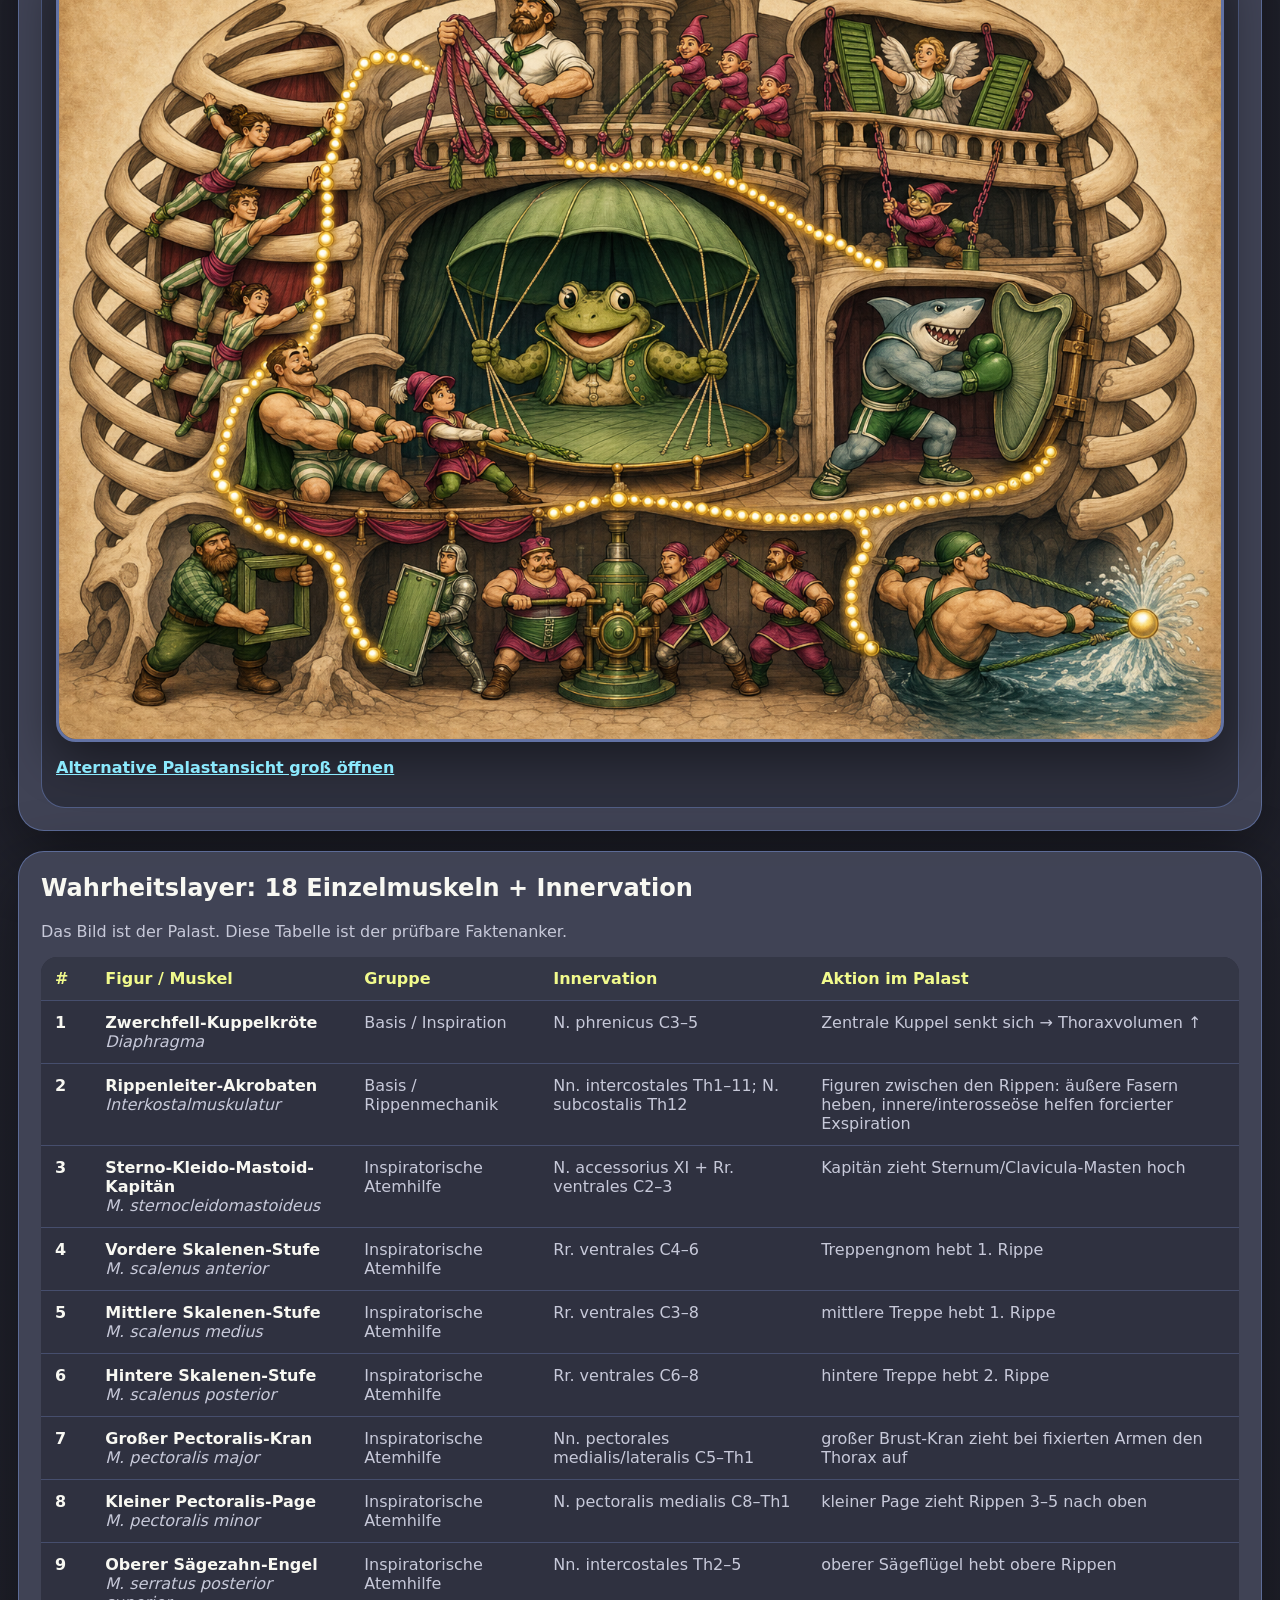
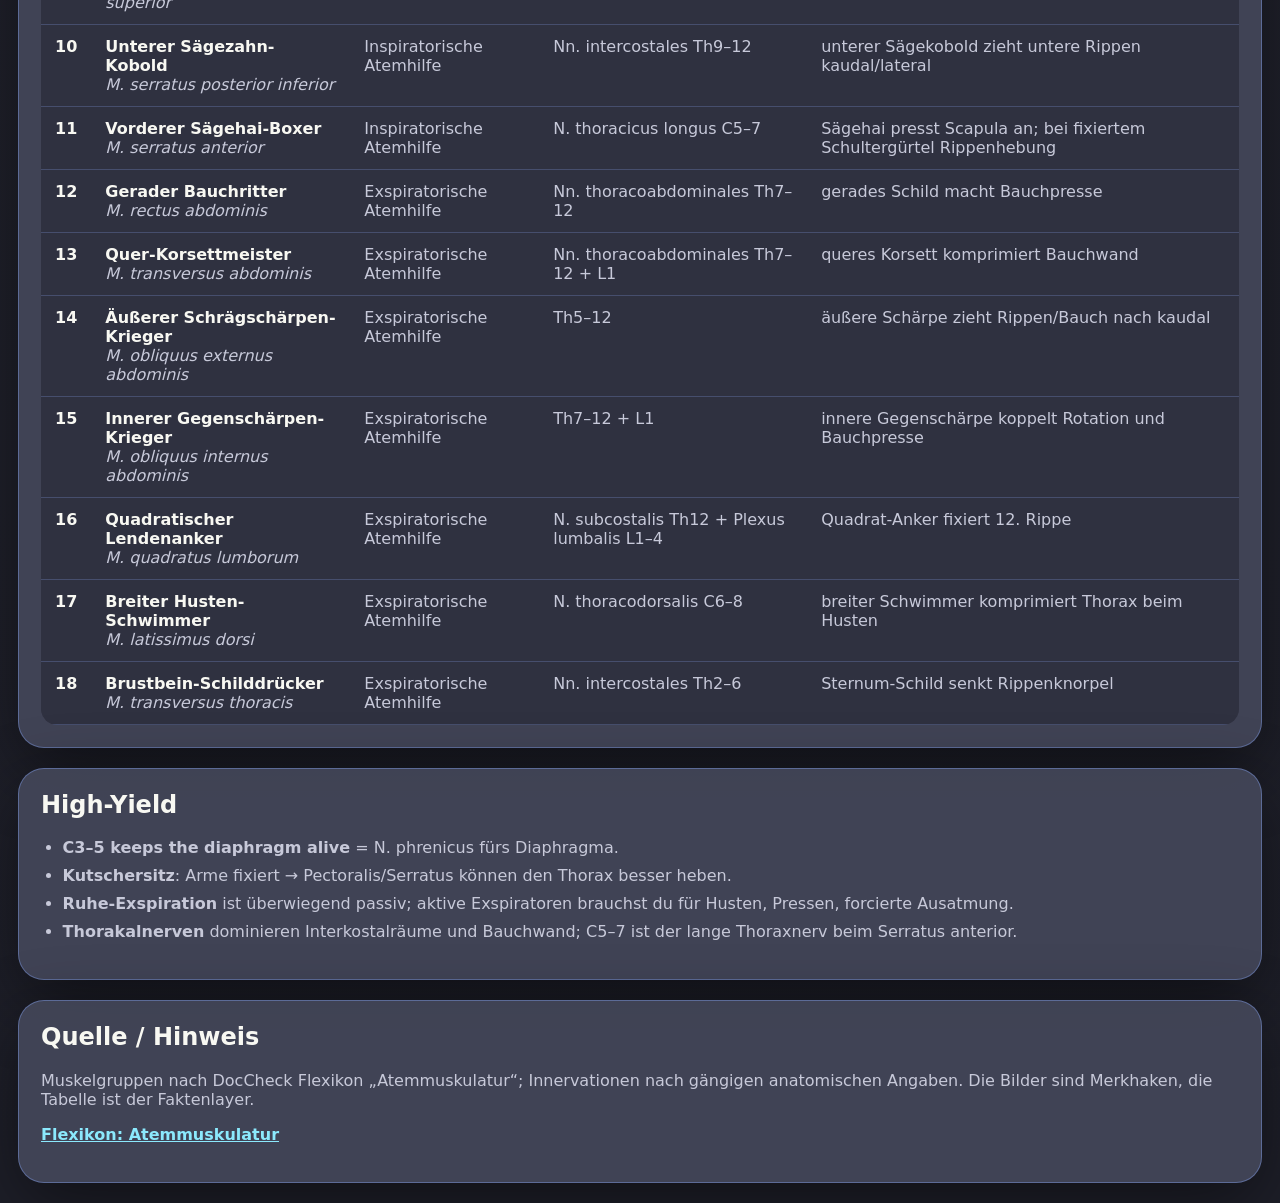
==== commit 2942c467: "Restore respiratory muscle page as image memory palace" ====
--- a/pages/atemmuskulatur.html
+++ b/pages/atemmuskulatur.html
@@ -2,117 +2,113 @@
 <html lang="de">
 <head>
 <meta charset="utf-8"><meta name="viewport" content="width=device-width, initial-scale=1">
-<title>Atemmuskulatur: prägnante Bilder und Merkhaken</title>
+<title>Atemmuskulatur: Sketchy-Memory-Palast</title>
 <link rel="stylesheet" href="../style.css">
 <style>
-.hero-line{font-size:clamp(20px,2.6vw,34px);font-weight:1000;color:var(--yellow)}
-.one-glance{display:grid;grid-template-columns:minmax(0,1.35fr) minmax(320px,.65fr);gap:18px;align-items:start}
-.art-img{width:100%;display:block;border-radius:22px;border:4px solid var(--comment);background:#1e1f29;box-shadow:0 22px 70px #0008}
-.clean-img{border-color:var(--yellow)}.master-img{border-color:var(--pink)}
-.hotwrap{position:relative;line-height:0}.hotwrap img{line-height:normal}
-.hot{position:absolute;transform:translate(-50%,-50%);width:46px;height:46px;border-radius:999px;background:var(--red);color:#fff;border:3px solid #fff;font-weight:1000;display:grid;place-items:center;box-shadow:0 0 0 6px rgba(255,85,85,.35);cursor:pointer;line-height:1}
-.hot:hover,.hot.active{background:var(--pink);color:#282a36;scale:1.12}
-.focus-card{background:rgba(52,55,70,.95);border:1px solid var(--comment);border-radius:22px;padding:18px;position:sticky;top:76px}
-.focus-card h2{color:var(--yellow)}.focus-card .tag{display:inline-block;background:#282a36;border:1px solid var(--comment);border-radius:999px;padding:.25rem .65rem;color:var(--cyan);font-weight:900;margin:.15rem .2rem .15rem 0}
-.rule-grid{display:grid;grid-template-columns:repeat(auto-fit,minmax(240px,1fr));gap:14px}.rule-card{background:rgba(52,55,70,.92);border:1px solid rgba(98,114,164,.8);border-radius:20px;padding:16px}.rule-card h3{font-size:clamp(22px,2.2vw,32px);margin:.1rem 0 .35rem}
+.hero-palace{display:grid;grid-template-columns:minmax(0,1.35fr) minmax(320px,.65fr);gap:18px;align-items:start}
+.palace-frame{position:relative;border-radius:26px;overflow:hidden;border:4px solid var(--pink);background:#1e1f29;box-shadow:0 26px 80px #0009;line-height:0}
+.palace-img,.full-img{width:100%;display:block}
+.hot{position:absolute;transform:translate(-50%,-50%);width:52px;height:52px;border-radius:999px;border:4px solid #fff;background:var(--red);color:#fff;font-weight:1000;font-size:20px;display:grid;place-items:center;box-shadow:0 0 0 8px rgba(255,85,85,.36),0 10px 28px #000b;cursor:pointer;line-height:1}
+.hot:hover,.hot.active{background:var(--yellow);color:#282a36;scale:1.13}
+.story-card{background:rgba(52,55,70,.96);border:1px solid var(--comment);border-radius:24px;padding:18px;position:sticky;top:76px}
+.story-card h2{color:var(--yellow);font-size:clamp(28px,3vw,42px)}
+.tag{display:inline-block;background:#282a36;border:1px solid var(--comment);border-radius:999px;padding:.28rem .7rem;margin:.16rem .12rem;color:var(--cyan);font-weight:900}
+.memory-sentence{font-size:clamp(26px,3.2vw,46px);line-height:1.12;font-weight:1000;color:var(--yellow)}
+.scene-steps{display:grid;grid-template-columns:repeat(auto-fit,minmax(250px,1fr));gap:14px}
+.scene-step{background:rgba(52,55,70,.94);border:1px solid rgba(98,114,164,.8);border-radius:20px;padding:15px}
+.scene-step h3{margin:.1rem 0 .4rem;color:var(--green)}
+.gallery{display:grid;grid-template-columns:1fr;gap:18px}
+.gallery-card{background:rgba(40,42,54,.72);border:1px solid rgba(98,114,164,.7);border-radius:24px;padding:14px}
+.gallery-card img{border-radius:20px;border:3px solid var(--comment);background:#1e1f29;box-shadow:0 16px 50px #0007}
 .green{color:var(--green);font-weight:1000}.orange{color:var(--orange);font-weight:1000}.pink{color:var(--pink);font-weight:1000}.yellow{color:var(--yellow);font-weight:1000}
-.memory-sentence{font-size:clamp(24px,3vw,42px);line-height:1.15;font-weight:1000;color:var(--yellow)}
-.zoom-grid{display:grid;grid-template-columns:1fr 1fr;gap:16px}@media(max-width:980px){.one-glance,.zoom-grid{grid-template-columns:1fr}.focus-card{position:static}.hot{width:34px;height:34px;font-size:13px}}
+@media(max-width:980px){.hero-palace{grid-template-columns:1fr}.story-card{position:static}.hot{width:38px;height:38px;font-size:15px;box-shadow:0 0 0 5px rgba(255,85,85,.35)}}
 </style>
 </head>
 <body><nav class="site-nav"><a href="../index.html">← Index</a><a href="atemmuskulatur.html">Atemmuskulatur</a><a href="lungenanatomie.html">Lungenanatomie</a><a href="carotis-externa.html">Carotis externa</a><a href="nasennebenhoehlen.html">Nasennebenhöhlen</a><a href="rhinoskopie.html">Rhinoskopie</a><a href="statistik-schiefe-verteilung.html">Statistik</a></nav>
 <header>
-<p class="eyebrow">repariert · echte Bilder oben · prägnant lernbar</p>
-<h1>Atemmuskulatur: ein Bild, sieben Haken</h1>
-<p class="hero-line">Kuppel runter + Rippen hoch = Luft rein. Bauch rein + Rippen runter = Luft raus.</p>
-<p>Die alte überladene SVG-Karte wurde ersetzt: oben stehen jetzt echte sichtbare Bilder und eine einfache 7-Haken-Route. Die 7 Bilder sind die Merkroute; die 18 Einzelmuskeln mit Innervation bleiben unten als Wahrheitslayer.</p>
+<p class="eyebrow">Sketchy-/Meditricks-artiger Memory-Palast · keine Diagramm-Seite</p>
+<h1>Atemmuskulatur: der Atemschiff-Palast</h1>
+<p class="memory-sentence">Schau zuerst ins Bild: <span class="green">oben/seitlich wird gezogen</span>, <span class="yellow">unten senkt die Kuppel</span>, <span class="orange">unten/rechts wird gepresst</span>.</p>
+<p>Diese Seite ist wieder als betrachtbarer Gedächtnisort aufgebaut: großes Story-Bild mit klickbaren roten Hotspots, dann Detail-Hook-Bild und erst danach die prüfbare Tabelle.</p>
 </header>
 <main>
 <section class="poster">
-<h2>1) Sofort-Merkbild: 7 Haken</h2>
-<p>Das ist die reduzierte Lernkarte: nicht alles auf einmal, sondern genau die Gruppen, die du im Kopf behalten musst.</p>
-<img class="art-img clean-img" src="../assets/atemmuskulatur_7_merkhaken.svg" alt="Atemmuskulatur in sieben Merkhaken: Kuppel, Rippenleiter, Halszug, Brustkran, Sägezähne, Bauchpresse, Hustenanker">
-<p><a href="../assets/atemmuskulatur_7_merkhaken.svg" target="_blank" rel="noopener">7-Haken-Bild groß öffnen</a></p>
-</section>
-
-<section class="poster">
-<h2>2) Echtes Story-Bild: Atemschiff im Rippenbogen</h2>
-<p>Das Bild ist der Gedächtnisort: Thorax als Schiff/Manufaktur. Die roten Punkte sind die Route; rechts daneben steht der jeweils einfache Lernhaken.</p>
-<div class="one-glance">
-  <div class="hotwrap">
-    <img class="art-img master-img" src="../assets/atemmuskulatur_integrated_master_scene_v2.png" alt="Integriertes Atemmuskulatur-Mnemonic: Brustkorb als Atemschiff mit Figuren und Zugseilen">
-    <button class="hot active" data-id="1" style="left:50%;top:69%">1</button>
-    <button class="hot" data-id="2" style="left:29%;top:40%">2</button>
-    <button class="hot" data-id="3" style="left:50%;top:25%">3</button>
-    <button class="hot" data-id="4" style="left:72%;top:31%">4</button>
-    <button class="hot" data-id="5" style="left:17%;top:50%">5</button>
-    <button class="hot" data-id="6" style="left:39%;top:80%">6</button>
-    <button class="hot" data-id="7" style="left:77%;top:78%">7</button>
+<h2>1) Hauptbild: der Memory-Palast</h2>
+<p>Das ist das eigentliche Lernbild. Merke dir die Szene wie bei Sketchy/Meditricks: Figuren + Ort + Handlung. Die roten Punkte führen dich durch die Route.</p>
+<div class="hero-palace">
+  <div class="palace-frame">
+    <img class="palace-img" src="../assets/atemmuskulatur_integrated_master_scene_v2.png" alt="Atemmuskulatur Memory-Palast: Thorax als Atemschiff mit Zwerchfell-Kröte, Rippen-Akrobaten, Halszug, Brustkran, Sägezähnen, Bauchpresse und Husten-Schwimmer">
+    <button class="hot active" data-id="1" style="left:50%;top:70%">1</button>
+    <button class="hot" data-id="2" style="left:28%;top:42%">2</button>
+    <button class="hot" data-id="3" style="left:50%;top:24%">3</button>
+    <button class="hot" data-id="4" style="left:73%;top:32%">4</button>
+    <button class="hot" data-id="5" style="left:17%;top:51%">5</button>
+    <button class="hot" data-id="6" style="left:39%;top:82%">6</button>
+    <button class="hot" data-id="7" style="left:78%;top:78%">7</button>
   </div>
-  <aside class="focus-card" id="focus"><h2>1 · Kuppelkröte</h2><p><span class="tag">Diaphragma</span><span class="tag">N. phrenicus C3–5</span></p><p>Bei Inspiration senkt sich die Kuppel: Thoraxvolumen steigt, Luft strömt ein.</p></aside>
+  <aside class="story-card" id="storyCard"><h2>1 · Kuppelkröte</h2><p><span class="tag">Diaphragma</span><span class="tag">Phrenicus C3–5</span></p><p>Ganz unten/zentral im Schiff: die Kuppelkröte senkt die Zwerchfellkuppel. Das ist der Hauptmotor der Inspiration.</p><p><a href="#legend">zur Faktentabelle</a></p></aside>
 </div>
-<p><a href="../assets/atemmuskulatur_integrated_master_scene_v2.png" target="_blank" rel="noopener">Story-Bild groß öffnen</a></p>
+<p><a href="../assets/atemmuskulatur_integrated_master_scene_v2.png" target="_blank" rel="noopener">Memory-Palast groß öffnen</a></p>
 </section>
 
 <section class="note topo-note">
-<h2>Der Merksatz, der alles sortiert</h2>
-<p class="memory-sentence">1 Kuppel runter · 2 Rippen hoch · 3–5 ziehen auf · 6–7 pressen zu.</p>
-<div class="rule-grid">
-<article class="rule-card"><h3 class="green">Basis</h3><p><b>Diaphragma</b> ist der Hauptmotor. <b>Interkostalmuskeln</b> machen die Rippenmechanik.</p></article>
-<article class="rule-card"><h3 class="green">Inspiration</h3><p>Bei Atemnot ziehen <b>SCM/Scaleni</b> oben, <b>Pectorales</b> mit fixierten Armen, <b>Serrati</b> an Rippen/Scapula.</p></article>
-<article class="rule-card"><h3 class="orange">Forcierte Exspiration</h3><p>Ruheausatmung ist passiv. Aktiv wird es mit <b>Bauchpresse</b>, <b>Lendenanker</b>, <b>Latissimus-Husten</b>, <b>Transversus thoracis</b>.</p></article>
-<article class="rule-card"><h3 class="pink">Innervation</h3><p><b>C3–5</b> Phrenicus. <b>Thorakalnerven</b> für Interkostal/Bauch. <b>C5–7</b> langer Thoraxnerv für Serratus anterior.</p></article>
+<h2>Die Route in einem Satz</h2>
+<p class="memory-sentence">1 Kuppelkröte atmet ein → 2 Rippenleiter öffnet → 3 Halszug + 4 Brustkran + 5 Sägezähne helfen → 6 Bauchpresse + 7 Hustenanker atmen forciert aus.</p>
+<div class="scene-steps">
+<article class="scene-step"><h3>1 Basis-Motor</h3><p><b>Diaphragma</b>: Kuppel senkt sich. <span class="pink">C3–5</span>.</p></article>
+<article class="scene-step"><h3>2 Rippenmechanik</h3><p><b>Interkostale</b>: Figuren zwischen den Rippen. <span class="pink">Th1–11</span>.</p></article>
+<article class="scene-step"><h3>3–5 Inspirationshelfer</h3><p><b>SCM/Scaleni/Pectorales/Serrati</b>: ziehen bei Atemnot den Thorax auf.</p></article>
+<article class="scene-step"><h3>6–7 Exspiration</h3><p><b>Bauchwand/Quadratus/Latissimus/Transversus thoracis</b>: pressen, fixieren, husten.</p></article>
 </div>
 </section>
 
-<section class="poster">
-<h2>3) Detailbild / Hook-Tafel</h2>
-<p>Wenn du die Figuren einzeln wiederholen willst: diese Tafel zeigt viele Muskel- und Nerven-Hooks als Detailansicht; die prüfbare 18er-Liste steht darunter.</p>
-<img class="art-img" src="../assets/atemmuskulatur_complete_hooks_poster.jpg" alt="Atemmuskulatur vollständige Hook-Tafel mit Figuren und Innervationen">
-<p><a href="../assets/atemmuskulatur_complete_hooks_poster.jpg" target="_blank" rel="noopener">Hook-Tafel groß öffnen</a></p>
+<section class="poster gallery">
+<div class="gallery-card">
+<h2>2) Detail-Hook-Bild für Einzelmuskeln</h2>
+<p>Wenn du die Figuren einzeln abrufen willst: diese Bildtafel ist die Detail-Ebene mit Muskel- und Innervationsfiguren.</p>
+<img class="full-img" src="../assets/atemmuskulatur_complete_hooks_poster.jpg" alt="Atemmuskulatur vollständige Hook-Tafel mit Figuren für Muskeln und Innervationen">
+<p><a href="../assets/atemmuskulatur_complete_hooks_poster.jpg" target="_blank" rel="noopener">Detail-Hook-Bild groß öffnen</a></p>
+</div>
+<div class="gallery-card">
+<h2>3) Alternative Palastansicht</h2>
+<p>Noch ein Story-Bild als Wiederholungsansicht: gleiche Idee, anderer Blick auf den Atemzug-Palast.</p>
+<img class="full-img" src="../assets/atemmuskulatur_atemzug_manufaktur_grouped.png" alt="Alternative Atemzug-Manufaktur als Gedächtnisbild der Atemmuskulatur">
+<p><a href="../assets/atemmuskulatur_atemzug_manufaktur_grouped.png" target="_blank" rel="noopener">Alternative Palastansicht groß öffnen</a></p>
+</div>
 </section>
 
-<section id="legend" class="legend"><h2>Wahrheitslayer: 18 Einzelmuskeln kompakt und prüfbar</h2><p>Oben lernst du 7 Bilder/Gruppen; hier steht die vollständige Einzelmuskel-Liste mit Innervation.</p><table><thead><tr><th>#</th><th>Bild / Muskel</th><th>Gruppe</th><th>Innervation</th><th>Aktion</th></tr></thead><tbody>
-<tr data-id="1"><td><b>1</b></td><td><b>Zwerchfell-Kuppelkröte</b><br><em>Diaphragma</em></td><td>Basis / Inspiration</td><td>N. phrenicus C3–5</td><td>Kuppel senkt sich → Thoraxvolumen ↑</td></tr>
-<tr data-id="2"><td><b>2</b></td><td><b>Rippenleiter-Akrobaten</b><br><em>Interkostalmuskulatur</em></td><td>Basis / Rippenmechanik</td><td>Nn. intercostales Th1–11; N. subcostalis Th12</td><td>Rippenmechanik: äußere Fasern heben, innere/interosseöse helfen forcierter Exspiration</td></tr>
-<tr data-id="3"><td><b>3</b></td><td><b>Sterno-Kleido-Mastoid-Kapitän</b><br><em>M. sternocleidomastoideus</em></td><td>Inspiratorische Atemhilfe</td><td>N. accessorius XI + Rr. ventrales C2–3</td><td>hebt Sternum/Clavicula bei fixiertem Kopf</td></tr>
-<tr data-id="4"><td><b>4</b></td><td><b>Vordere Skalenen-Stufe</b><br><em>M. scalenus anterior</em></td><td>Inspiratorische Atemhilfe</td><td>Rr. ventrales C4–6</td><td>hebt 1. Rippe</td></tr>
-<tr data-id="5"><td><b>5</b></td><td><b>Mittlere Skalenen-Stufe</b><br><em>M. scalenus medius</em></td><td>Inspiratorische Atemhilfe</td><td>Rr. ventrales C3–8</td><td>hebt 1. Rippe</td></tr>
-<tr data-id="6"><td><b>6</b></td><td><b>Hintere Skalenen-Stufe</b><br><em>M. scalenus posterior</em></td><td>Inspiratorische Atemhilfe</td><td>Rr. ventrales C6–8</td><td>hebt 2. Rippe</td></tr>
-<tr data-id="7"><td><b>7</b></td><td><b>Großer Pectoralis-Kran</b><br><em>M. pectoralis major</em></td><td>Inspiratorische Atemhilfe</td><td>Nn. pectorales medialis/lateralis C5–Th1</td><td>bei fixierten Armen: starker Inspirationshelfer</td></tr>
-<tr data-id="8"><td><b>8</b></td><td><b>Kleiner Pectoralis-Page</b><br><em>M. pectoralis minor</em></td><td>Inspiratorische Atemhilfe</td><td>N. pectoralis medialis C8–Th1</td><td>zieht Rippen 3–5 nach oben bei fixierter Scapula</td></tr>
-<tr data-id="9"><td><b>9</b></td><td><b>Oberer Sägezahn-Engel</b><br><em>M. serratus posterior superior</em></td><td>Inspiratorische Atemhilfe</td><td>Nn. intercostales Th2–5</td><td>hebt obere Rippen</td></tr>
-<tr data-id="10"><td><b>10</b></td><td><b>Unterer Sägezahn-Kobold</b><br><em>M. serratus posterior inferior</em></td><td>Inspiratorische Atemhilfe</td><td>Nn. intercostales Th9–12</td><td>zieht untere Rippen kaudal/lateral; je nach Quelle Atemhilfe</td></tr>
-<tr data-id="11"><td><b>11</b></td><td><b>Vorderer Sägehai-Boxer</b><br><em>M. serratus anterior</em></td><td>Inspiratorische Atemhilfe</td><td>N. thoracicus longus C5–7</td><td>fixiert Scapula; bei fixiertem Schultergürtel Rippenhebung</td></tr>
-<tr data-id="12"><td><b>12</b></td><td><b>Gerader Bauchritter</b><br><em>M. rectus abdominis</em></td><td>Exspiratorische Atemhilfe</td><td>Nn. thoracoabdominales Th7–12</td><td>Bauchpresse, Rippen runter</td></tr>
-<tr data-id="13"><td><b>13</b></td><td><b>Quer-Korsettmeister</b><br><em>M. transversus abdominis</em></td><td>Exspiratorische Atemhilfe</td><td>Nn. thoracoabdominales Th7–12 + L1</td><td>komprimiert Bauchwand</td></tr>
-<tr data-id="14"><td><b>14</b></td><td><b>Äußerer Schrägschärpen-Krieger</b><br><em>M. obliquus externus abdominis</em></td><td>Exspiratorische Atemhilfe</td><td>Th5–12</td><td>Bauchpresse + Rotation; Rippen nach kaudal</td></tr>
-<tr data-id="15"><td><b>15</b></td><td><b>Innerer Gegenschärpen-Krieger</b><br><em>M. obliquus internus abdominis</em></td><td>Exspiratorische Atemhilfe</td><td>Th7–12 + L1</td><td>Bauchpresse + Rotation</td></tr>
-<tr data-id="16"><td><b>16</b></td><td><b>Quadratischer Lendenanker</b><br><em>M. quadratus lumborum</em></td><td>Exspiratorische Atemhilfe</td><td>N. subcostalis Th12 + Plexus lumbalis L1–4</td><td>fixiert 12. Rippe</td></tr>
-<tr data-id="17"><td><b>17</b></td><td><b>Breiter Husten-Schwimmer</b><br><em>M. latissimus dorsi</em></td><td>Exspiratorische Atemhilfe</td><td>N. thoracodorsalis C6–8</td><td>Hustenmuskel; komprimiert Thorax bei fixierten Armen</td></tr>
-<tr data-id="18"><td><b>18</b></td><td><b>Brustbein-Schilddrücker</b><br><em>M. transversus thoracis</em></td><td>Exspiratorische Atemhilfe</td><td>Nn. intercostales Th2–6</td><td>senkt Rippenknorpel</td></tr>
+<section id="legend" class="legend"><h2>Wahrheitslayer: 18 Einzelmuskeln + Innervation</h2><p>Das Bild ist der Palast. Diese Tabelle ist der prüfbare Faktenanker.</p><table><thead><tr><th>#</th><th>Figur / Muskel</th><th>Gruppe</th><th>Innervation</th><th>Aktion im Palast</th></tr></thead><tbody>
+<tr data-id="1"><td><b>1</b></td><td><b>Zwerchfell-Kuppelkröte</b><br><em>Diaphragma</em></td><td>Basis / Inspiration</td><td>N. phrenicus C3–5</td><td>Zentrale Kuppel senkt sich → Thoraxvolumen ↑</td></tr>
+<tr data-id="2"><td><b>2</b></td><td><b>Rippenleiter-Akrobaten</b><br><em>Interkostalmuskulatur</em></td><td>Basis / Rippenmechanik</td><td>Nn. intercostales Th1–11; N. subcostalis Th12</td><td>Figuren zwischen den Rippen: äußere Fasern heben, innere/interosseöse helfen forcierter Exspiration</td></tr>
+<tr data-id="3"><td><b>3</b></td><td><b>Sterno-Kleido-Mastoid-Kapitän</b><br><em>M. sternocleidomastoideus</em></td><td>Inspiratorische Atemhilfe</td><td>N. accessorius XI + Rr. ventrales C2–3</td><td>Kapitän zieht Sternum/Clavicula-Masten hoch</td></tr>
+<tr data-id="4"><td><b>4</b></td><td><b>Vordere Skalenen-Stufe</b><br><em>M. scalenus anterior</em></td><td>Inspiratorische Atemhilfe</td><td>Rr. ventrales C4–6</td><td>Treppengnom hebt 1. Rippe</td></tr>
+<tr data-id="5"><td><b>5</b></td><td><b>Mittlere Skalenen-Stufe</b><br><em>M. scalenus medius</em></td><td>Inspiratorische Atemhilfe</td><td>Rr. ventrales C3–8</td><td>mittlere Treppe hebt 1. Rippe</td></tr>
+<tr data-id="6"><td><b>6</b></td><td><b>Hintere Skalenen-Stufe</b><br><em>M. scalenus posterior</em></td><td>Inspiratorische Atemhilfe</td><td>Rr. ventrales C6–8</td><td>hintere Treppe hebt 2. Rippe</td></tr>
+<tr data-id="7"><td><b>7</b></td><td><b>Großer Pectoralis-Kran</b><br><em>M. pectoralis major</em></td><td>Inspiratorische Atemhilfe</td><td>Nn. pectorales medialis/lateralis C5–Th1</td><td>großer Brust-Kran zieht bei fixierten Armen den Thorax auf</td></tr>
+<tr data-id="8"><td><b>8</b></td><td><b>Kleiner Pectoralis-Page</b><br><em>M. pectoralis minor</em></td><td>Inspiratorische Atemhilfe</td><td>N. pectoralis medialis C8–Th1</td><td>kleiner Page zieht Rippen 3–5 nach oben</td></tr>
+<tr data-id="9"><td><b>9</b></td><td><b>Oberer Sägezahn-Engel</b><br><em>M. serratus posterior superior</em></td><td>Inspiratorische Atemhilfe</td><td>Nn. intercostales Th2–5</td><td>oberer Sägeflügel hebt obere Rippen</td></tr>
+<tr data-id="10"><td><b>10</b></td><td><b>Unterer Sägezahn-Kobold</b><br><em>M. serratus posterior inferior</em></td><td>Inspiratorische Atemhilfe</td><td>Nn. intercostales Th9–12</td><td>unterer Sägekobold zieht untere Rippen kaudal/lateral</td></tr>
+<tr data-id="11"><td><b>11</b></td><td><b>Vorderer Sägehai-Boxer</b><br><em>M. serratus anterior</em></td><td>Inspiratorische Atemhilfe</td><td>N. thoracicus longus C5–7</td><td>Sägehai presst Scapula an; bei fixiertem Schultergürtel Rippenhebung</td></tr>
+<tr data-id="12"><td><b>12</b></td><td><b>Gerader Bauchritter</b><br><em>M. rectus abdominis</em></td><td>Exspiratorische Atemhilfe</td><td>Nn. thoracoabdominales Th7–12</td><td>gerades Schild macht Bauchpresse</td></tr>
+<tr data-id="13"><td><b>13</b></td><td><b>Quer-Korsettmeister</b><br><em>M. transversus abdominis</em></td><td>Exspiratorische Atemhilfe</td><td>Nn. thoracoabdominales Th7–12 + L1</td><td>queres Korsett komprimiert Bauchwand</td></tr>
+<tr data-id="14"><td><b>14</b></td><td><b>Äußerer Schrägschärpen-Krieger</b><br><em>M. obliquus externus abdominis</em></td><td>Exspiratorische Atemhilfe</td><td>Th5–12</td><td>äußere Schärpe zieht Rippen/Bauch nach kaudal</td></tr>
+<tr data-id="15"><td><b>15</b></td><td><b>Innerer Gegenschärpen-Krieger</b><br><em>M. obliquus internus abdominis</em></td><td>Exspiratorische Atemhilfe</td><td>Th7–12 + L1</td><td>innere Gegenschärpe koppelt Rotation und Bauchpresse</td></tr>
+<tr data-id="16"><td><b>16</b></td><td><b>Quadratischer Lendenanker</b><br><em>M. quadratus lumborum</em></td><td>Exspiratorische Atemhilfe</td><td>N. subcostalis Th12 + Plexus lumbalis L1–4</td><td>Quadrat-Anker fixiert 12. Rippe</td></tr>
+<tr data-id="17"><td><b>17</b></td><td><b>Breiter Husten-Schwimmer</b><br><em>M. latissimus dorsi</em></td><td>Exspiratorische Atemhilfe</td><td>N. thoracodorsalis C6–8</td><td>breiter Schwimmer komprimiert Thorax beim Husten</td></tr>
+<tr data-id="18"><td><b>18</b></td><td><b>Brustbein-Schilddrücker</b><br><em>M. transversus thoracis</em></td><td>Exspiratorische Atemhilfe</td><td>Nn. intercostales Th2–6</td><td>Sternum-Schild senkt Rippenknorpel</td></tr>
 </tbody></table></section>
 
 <section class="note topo-note"><h2>High-Yield</h2><ul>
 <li><b>C3–5 keeps the diaphragm alive</b> = N. phrenicus fürs Diaphragma.</li>
-<li><b>Kutschersitz</b>: Arme fixiert → Pectorales/Serratus können als Inspirationshelfer arbeiten.</li>
-<li><b>Ruhe-Exspiration</b> überwiegend passiv; Exspirationsmuskeln zählen für Husten/Pressen/forcierte Ausatmung.</li>
-<li><b>Bauchwand-Code</b>: oft Th7–12/L1. Interkostal-Code: thorakale Segmentnerven.</li>
-<li>Innervationsbereiche sind atlas-/kursabhängig leicht variabel; prüfungsnah immer mit Kurs/AMBOSS abgleichen.</li>
+<li><b>Kutschersitz</b>: Arme fixiert → Pectoralis/Serratus können den Thorax besser heben.</li>
+<li><b>Ruhe-Exspiration</b> ist überwiegend passiv; aktive Exspiratoren brauchst du für Husten, Pressen, forcierte Ausatmung.</li>
+<li><b>Thorakalnerven</b> dominieren Interkostalräume und Bauchwand; C5–7 ist der lange Thoraxnerv beim Serratus anterior.</li>
 </ul></section>
-<section class="note"><h2>Quelle / Hinweis</h2><p>Muskelgruppen nach DocCheck Flexikon „Atemmuskulatur“; Innervationen nach gängigen anatomischen Angaben. Die Bilder sind Gedächtnishaken, der Wahrheitslayer ist die prüfbare Faktentabelle.</p><p><a href="https://flexikon.doccheck.com/de/Atemmuskulatur" target="_blank" rel="noopener">Flexikon: Atemmuskulatur</a></p></section>
+<section class="note"><h2>Quelle / Hinweis</h2><p>Muskelgruppen nach DocCheck Flexikon „Atemmuskulatur“; Innervationen nach gängigen anatomischen Angaben. Die Bilder sind Merkhaken, die Tabelle ist der Faktenlayer.</p><p><a href="https://flexikon.doccheck.com/de/Atemmuskulatur" target="_blank" rel="noopener">Flexikon: Atemmuskulatur</a></p></section>
 </main>
 <script>
-const facts={
-1:['Kuppelkröte','Diaphragma','N. phrenicus C3–5','Kuppel senkt sich → Volumen hoch → Luft rein.'],
-2:['Rippenleiter','Interkostalmuskulatur','Nn. intercostales Th1–11','Rippen bewegen sich wie Leiter/Sprossen: heben oder senken.'],
-3:['Hals-Seilzieher','SCM + Scaleni','XI/C2–3; Scaleni C3–8','Hals zieht obere Rippen/Sternum hoch.'],
-4:['Brust-Kran','Pectoralis major/minor','C5–Th1 / C8–Th1','Bei fixierten Armen hebt der Brustkran den Thorax.'],
-5:['Sägezähne','Serratus-Gruppe','Th2–5, Th9–12, C5–7','Sägezähne ziehen/halten Rippen und Scapula.'],
-6:['Bauchpresse','Rectus, Transversus, Obliqui','Th5–12 + L1','Bauch rein, Druck hoch, Rippen runter: forcierte Exspiration.'],
-7:['Anker + Husten','Quadratus, Latissimus, Transv. thoracis','Th12/L1–4; C6–8; Th2–6','Fixieren/senken/komprimieren bei Husten und Pressen.']
-};
-function pick(id){const f=facts[id];document.querySelectorAll('.hot').forEach(b=>b.classList.toggle('active',b.dataset.id==id));document.getElementById('focus').innerHTML=`<h2>${id} · ${f[0]}</h2><p><span class="tag">${f[1]}</span><span class="tag">${f[2]}</span></p><p>${f[3]}</p><p><a href="#legend">zur Faktentabelle</a></p>`;}
+const facts={"1": ["Kuppelkröte", "Diaphragma", "Phrenicus C3–5", "Ganz unten/zentral im Schiff: die Kuppelkröte senkt die Zwerchfellkuppel. Das ist der Hauptmotor der Inspiration."], "2": ["Rippenleiter", "Interkostalmuskeln", "Interkostalnerven Th1–11", "Zwischen den Rippen arbeiten Leiter-Akrobaten: Rippen werden gehoben/gesenkt wie bewegliche Sprossen."], "3": ["Halszug-Mannschaft", "SCM + Scaleni", "XI/C2–3; C3–8", "Oben ziehen Kapitän und Treppengnome am Halsmast: obere Rippen/Sternum werden bei Atemnot hochgezogen."], "4": ["Brust-Kran", "Pectoralis major/minor", "C5–Th1 / C8–Th1", "Wenn Arme fixiert sind, wird der Brustmuskel zum Kran und zieht den Thorax auf."], "5": ["Sägezahn-Wand", "Serratus posterior sup./inf. + anterior", "Th2–5, Th9–12, C5–7", "Sägefiguren greifen an Rippen/Scapula: oben heben, unten stabilisieren/ziehen, vorne Scapula fixieren."], "6": ["Bauchpresse", "Rectus + Transversus + Obliqui", "Th5–12 + L1", "Unten drücken Ritter, Korsett und Schärpen den Bauch zusammen: forcierte Exspiration/Husten."], "7": ["Lendenanker + Husten-Schwimmer", "Quadratus lumborum + Latissimus + Transversus thoracis", "Th12/L1–4; C6–8; Th2–6", "Seitlich/unten fixiert der Lendenanker, der breite Schwimmer hustet/komprimiert, das Sternum-Schild senkt Rippenknorpel."]};
+function pick(id){const f=facts[id];document.querySelectorAll('.hot').forEach(b=>b.classList.toggle('active',b.dataset.id==id));document.getElementById('storyCard').innerHTML=`<h2>${id} · ${f[0]}</h2><p><span class="tag">${f[1]}</span><span class="tag">${f[2]}</span></p><p>${f[3]}</p><p><a href="#legend">zur Faktentabelle</a></p>`;}
 document.querySelectorAll('.hot').forEach(b=>b.addEventListener('click',()=>pick(b.dataset.id)));
 </script>
 </body></html>
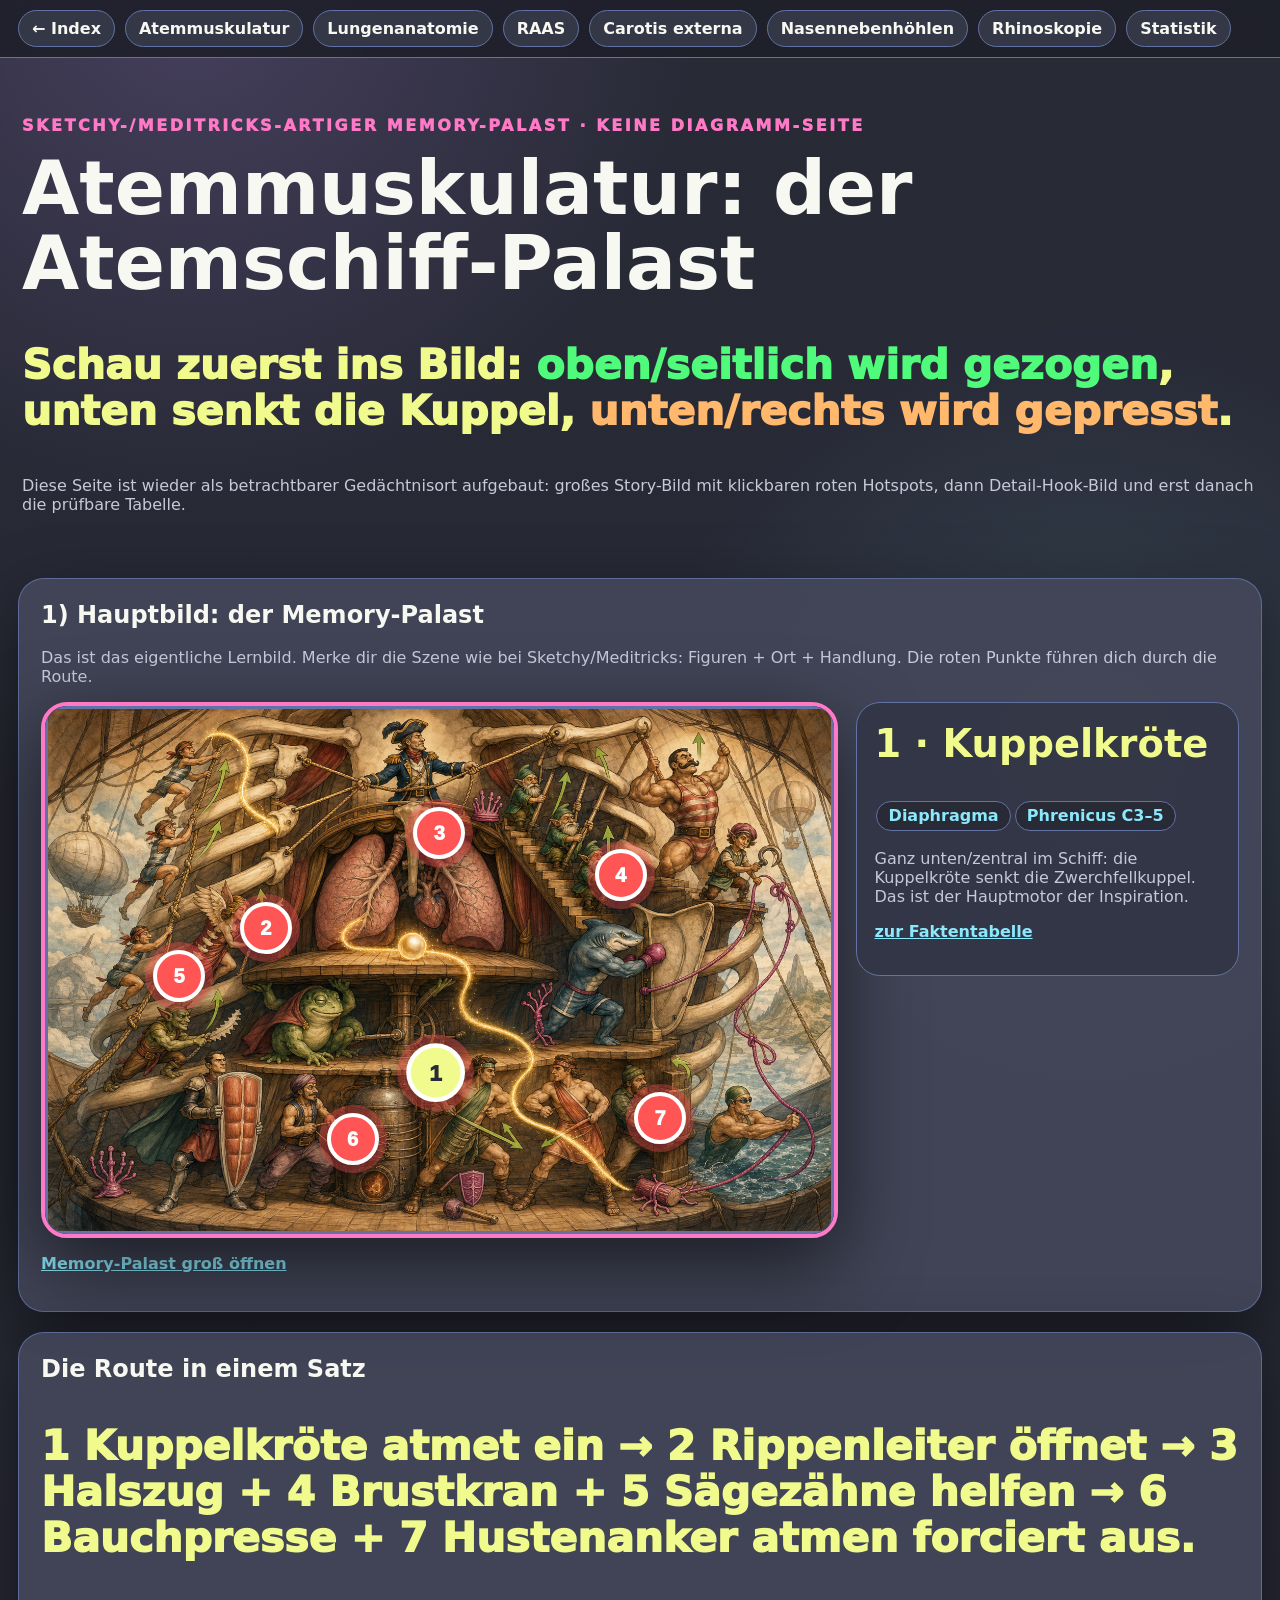
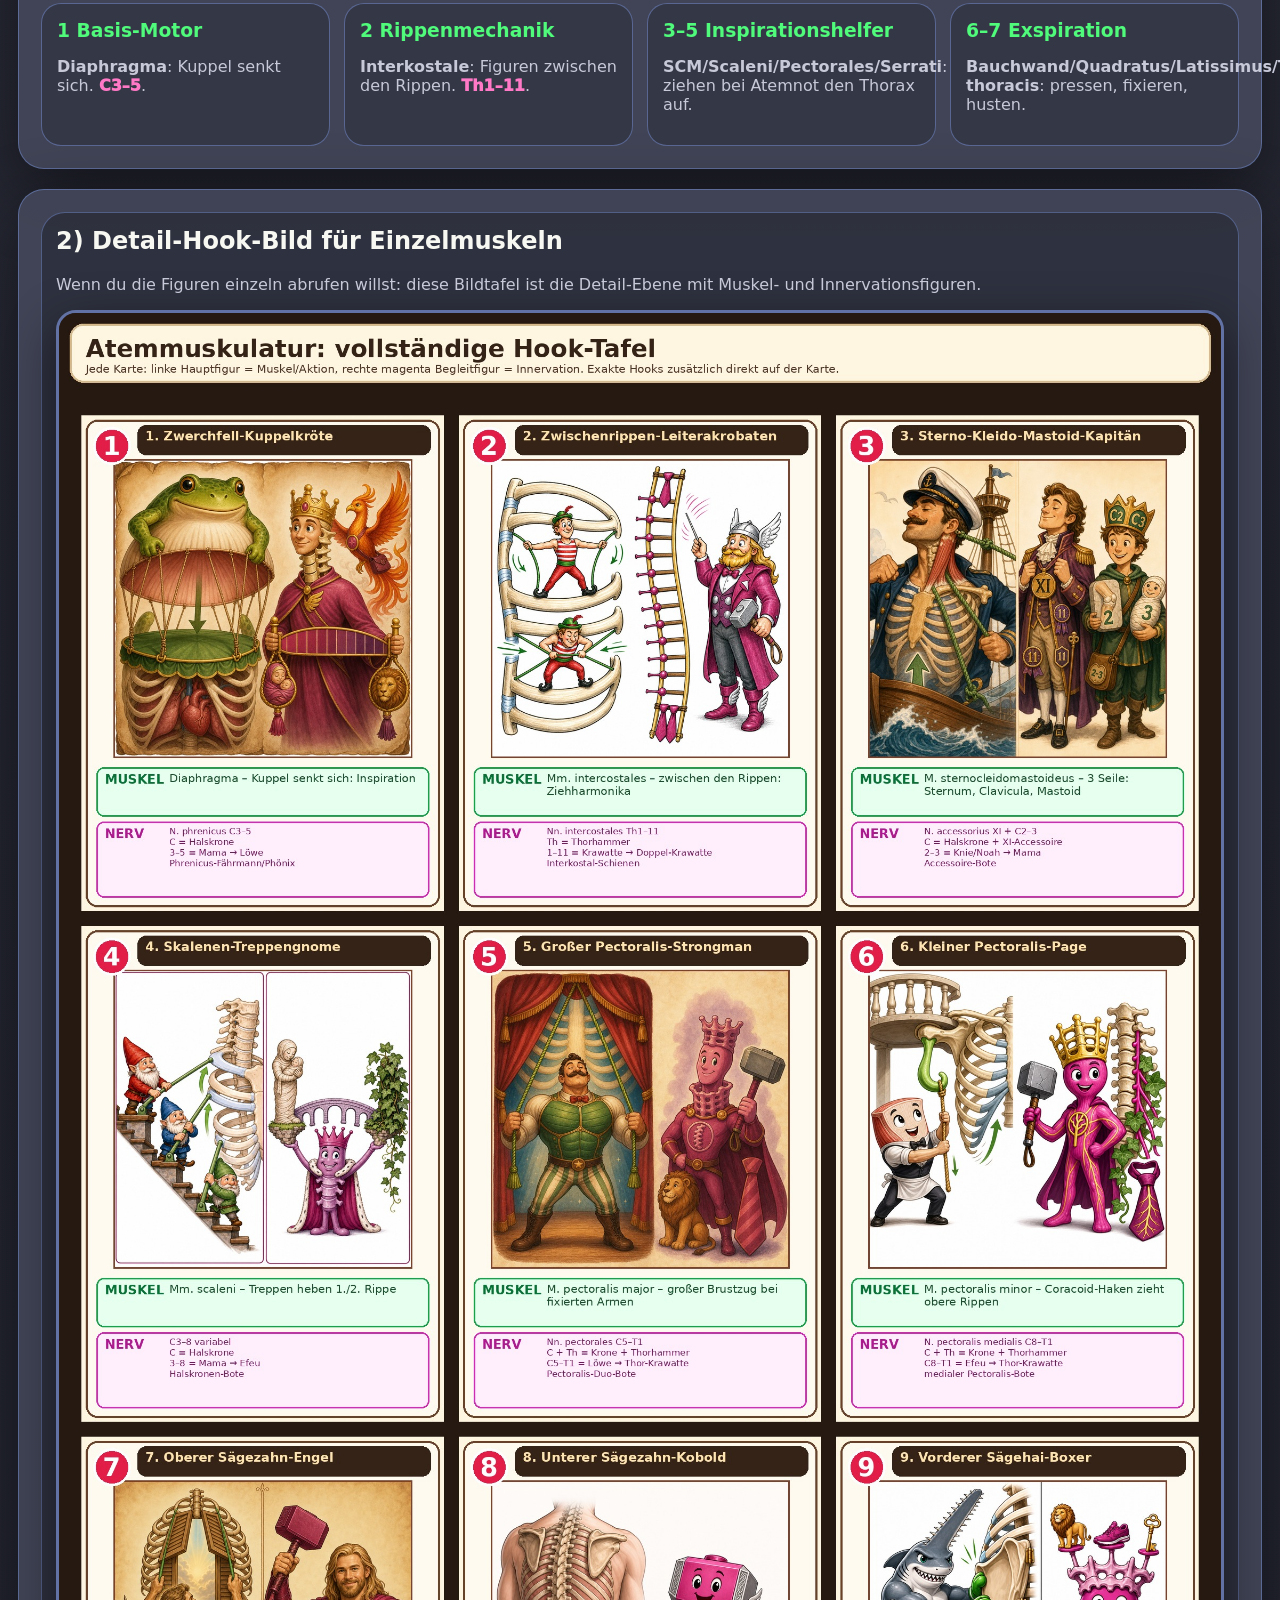
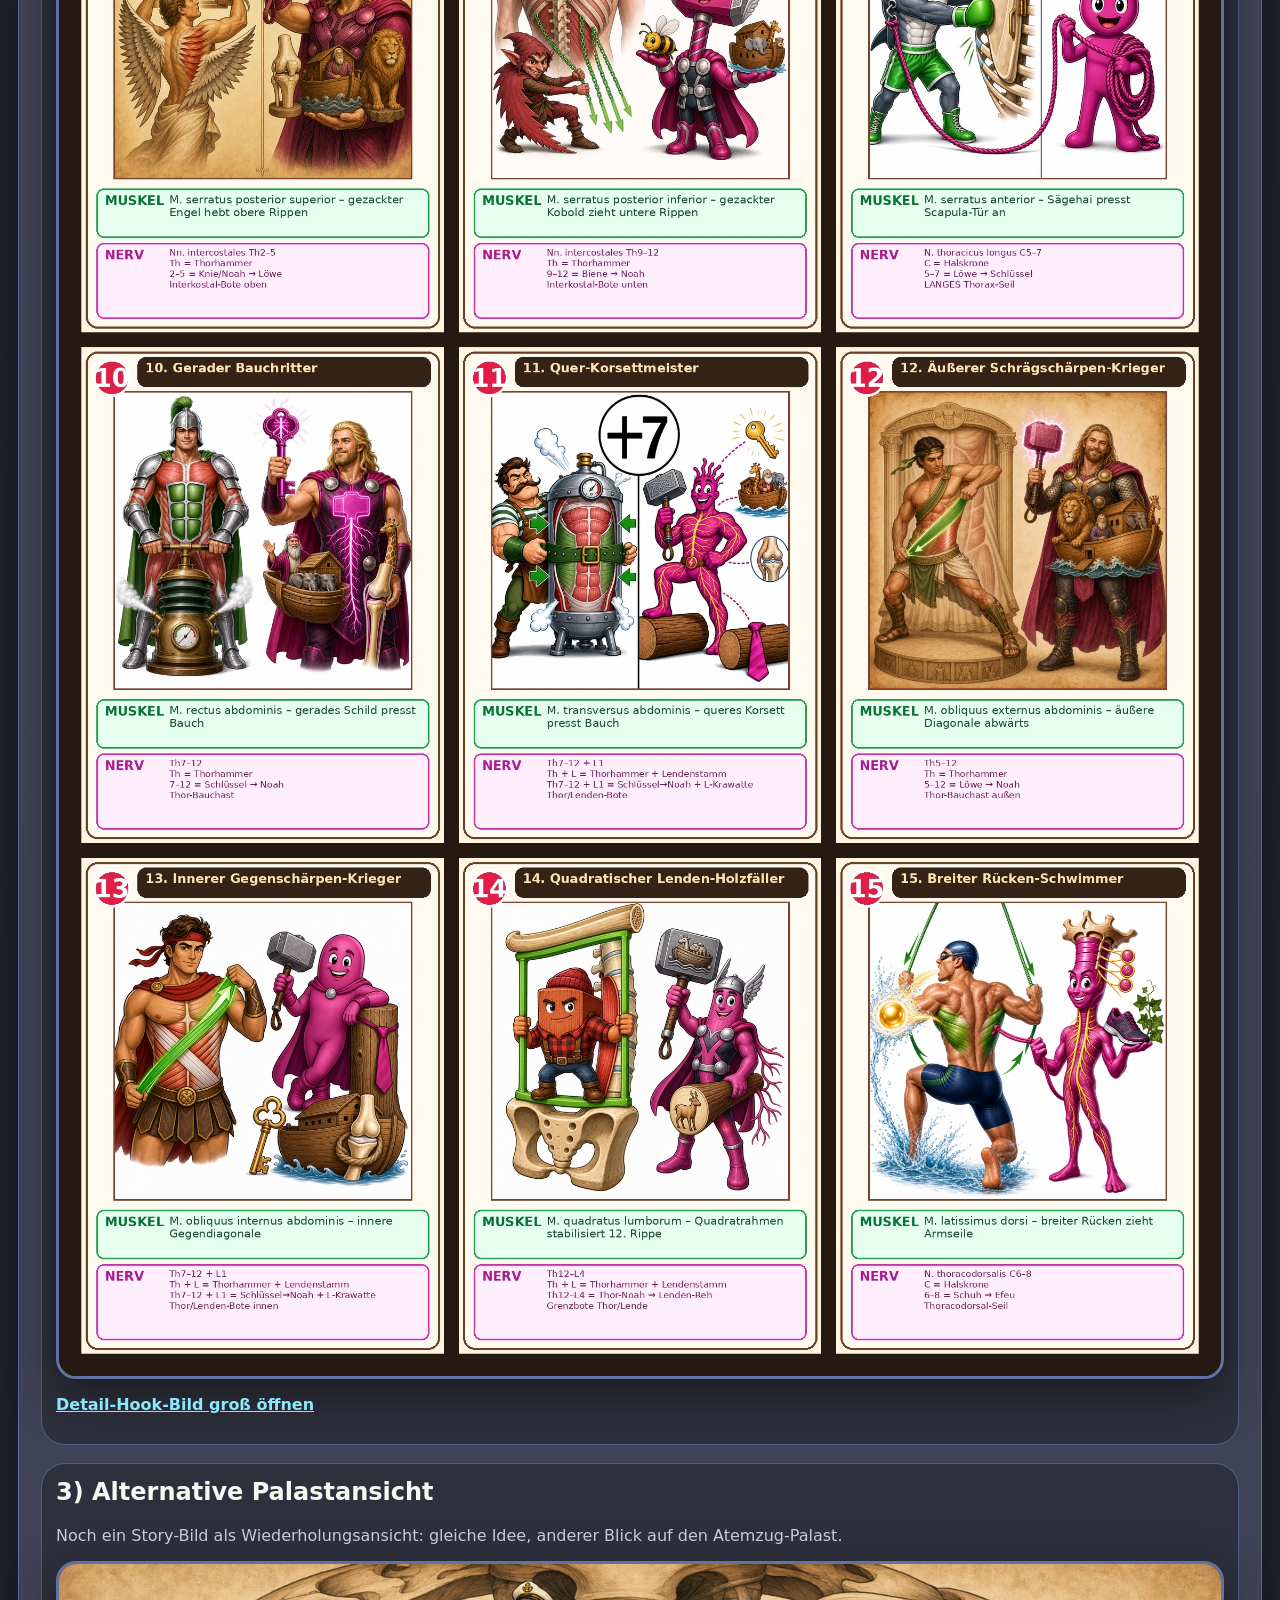
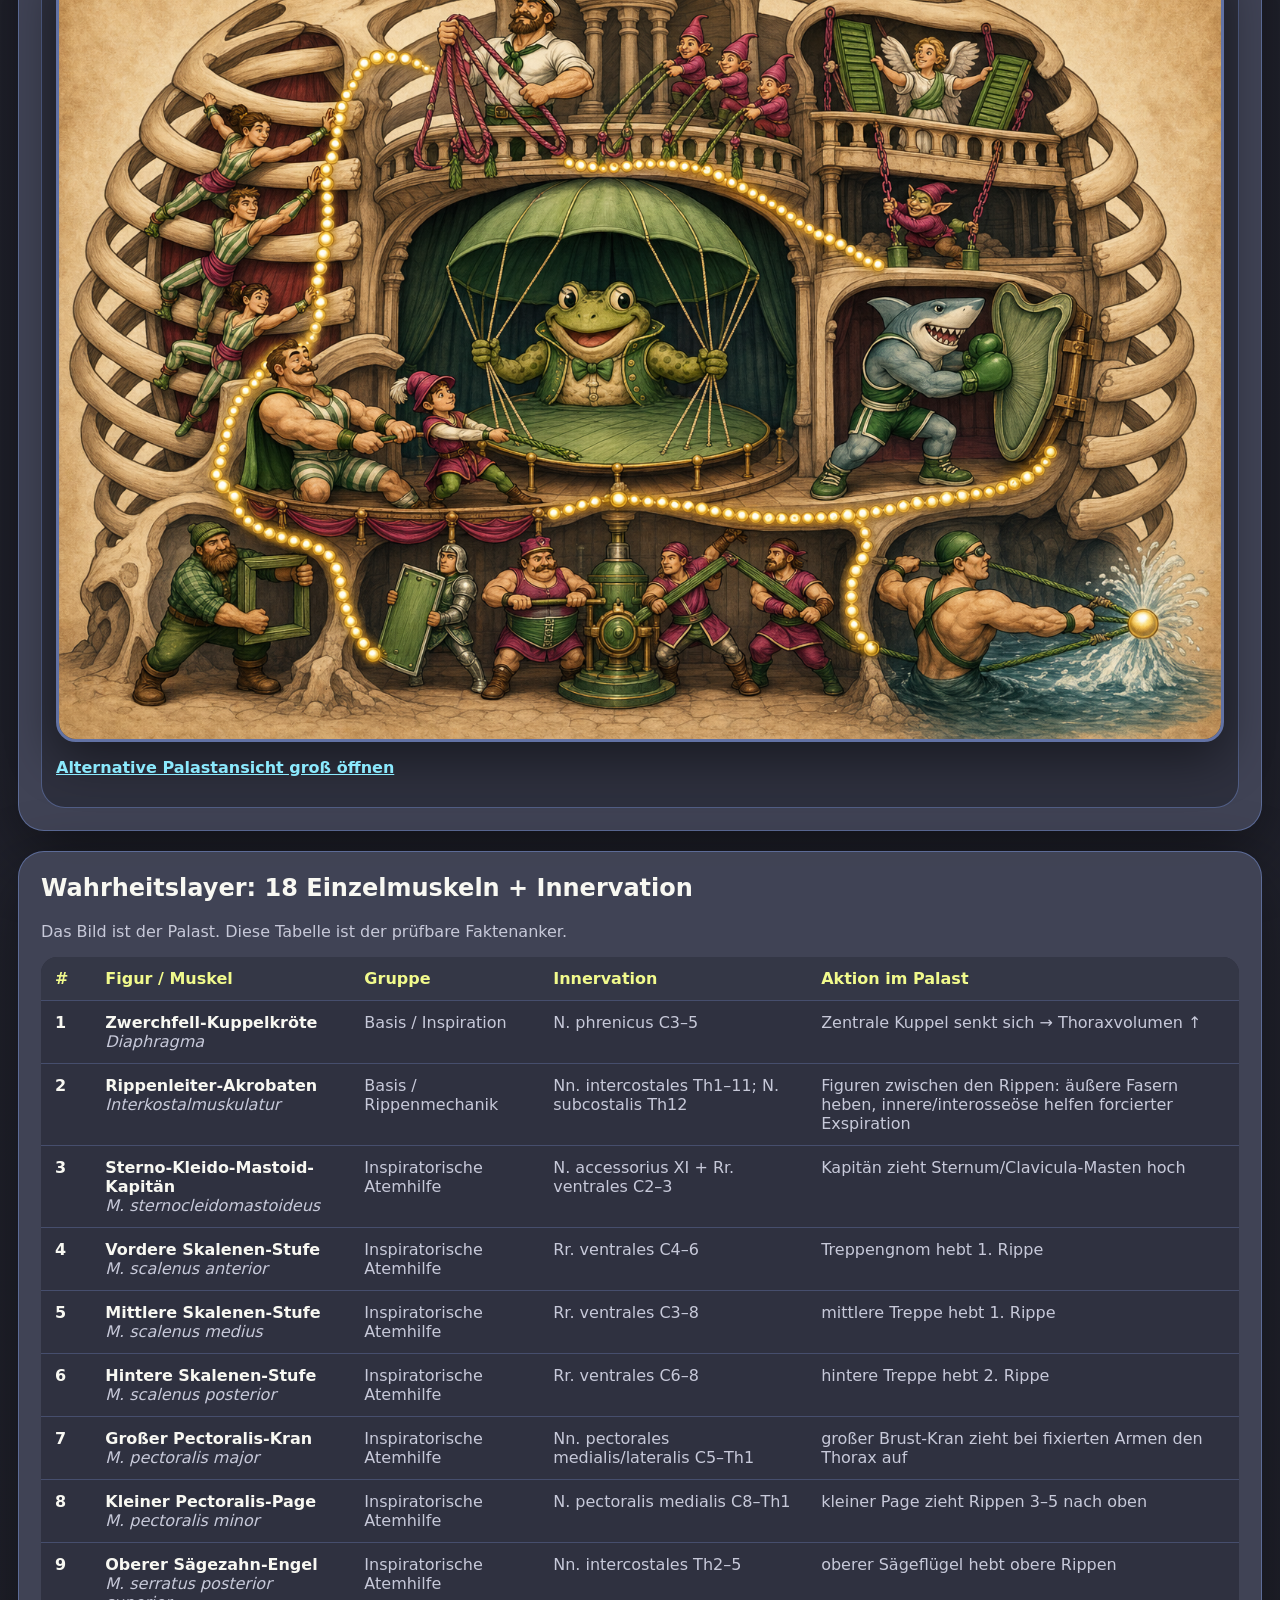
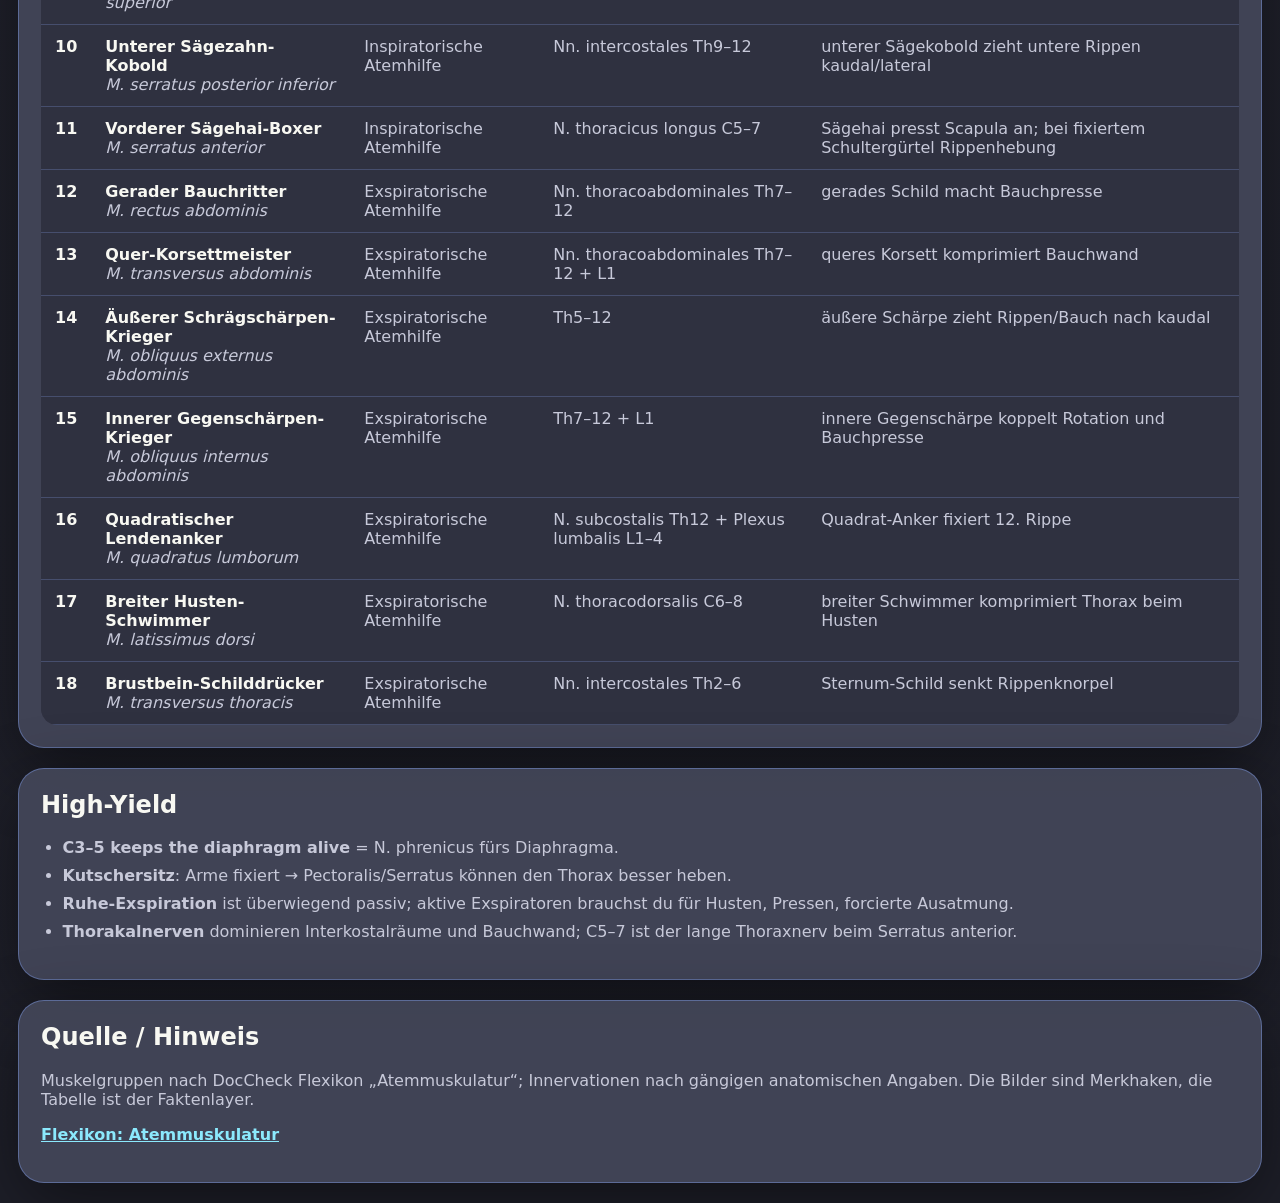
==== commit 9322de6c: "Add high-yield RAAS page" ====
--- a/pages/atemmuskulatur.html
+++ b/pages/atemmuskulatur.html
@@ -24,7 +24,7 @@
 @media(max-width:980px){.hero-palace{grid-template-columns:1fr}.story-card{position:static}.hot{width:38px;height:38px;font-size:15px;box-shadow:0 0 0 5px rgba(255,85,85,.35)}}
 </style>
 </head>
-<body><nav class="site-nav"><a href="../index.html">← Index</a><a href="atemmuskulatur.html">Atemmuskulatur</a><a href="lungenanatomie.html">Lungenanatomie</a><a href="carotis-externa.html">Carotis externa</a><a href="nasennebenhoehlen.html">Nasennebenhöhlen</a><a href="rhinoskopie.html">Rhinoskopie</a><a href="statistik-schiefe-verteilung.html">Statistik</a></nav>
+<body><nav class="site-nav"><a href="../index.html">← Index</a><a href="atemmuskulatur.html">Atemmuskulatur</a><a href="lungenanatomie.html">Lungenanatomie</a><a href="raas.html">RAAS</a><a href="carotis-externa.html">Carotis externa</a><a href="nasennebenhoehlen.html">Nasennebenhöhlen</a><a href="rhinoskopie.html">Rhinoskopie</a><a href="statistik-schiefe-verteilung.html">Statistik</a></nav>
 <header>
 <p class="eyebrow">Sketchy-/Meditricks-artiger Memory-Palast · keine Diagramm-Seite</p>
 <h1>Atemmuskulatur: der Atemschiff-Palast</h1>
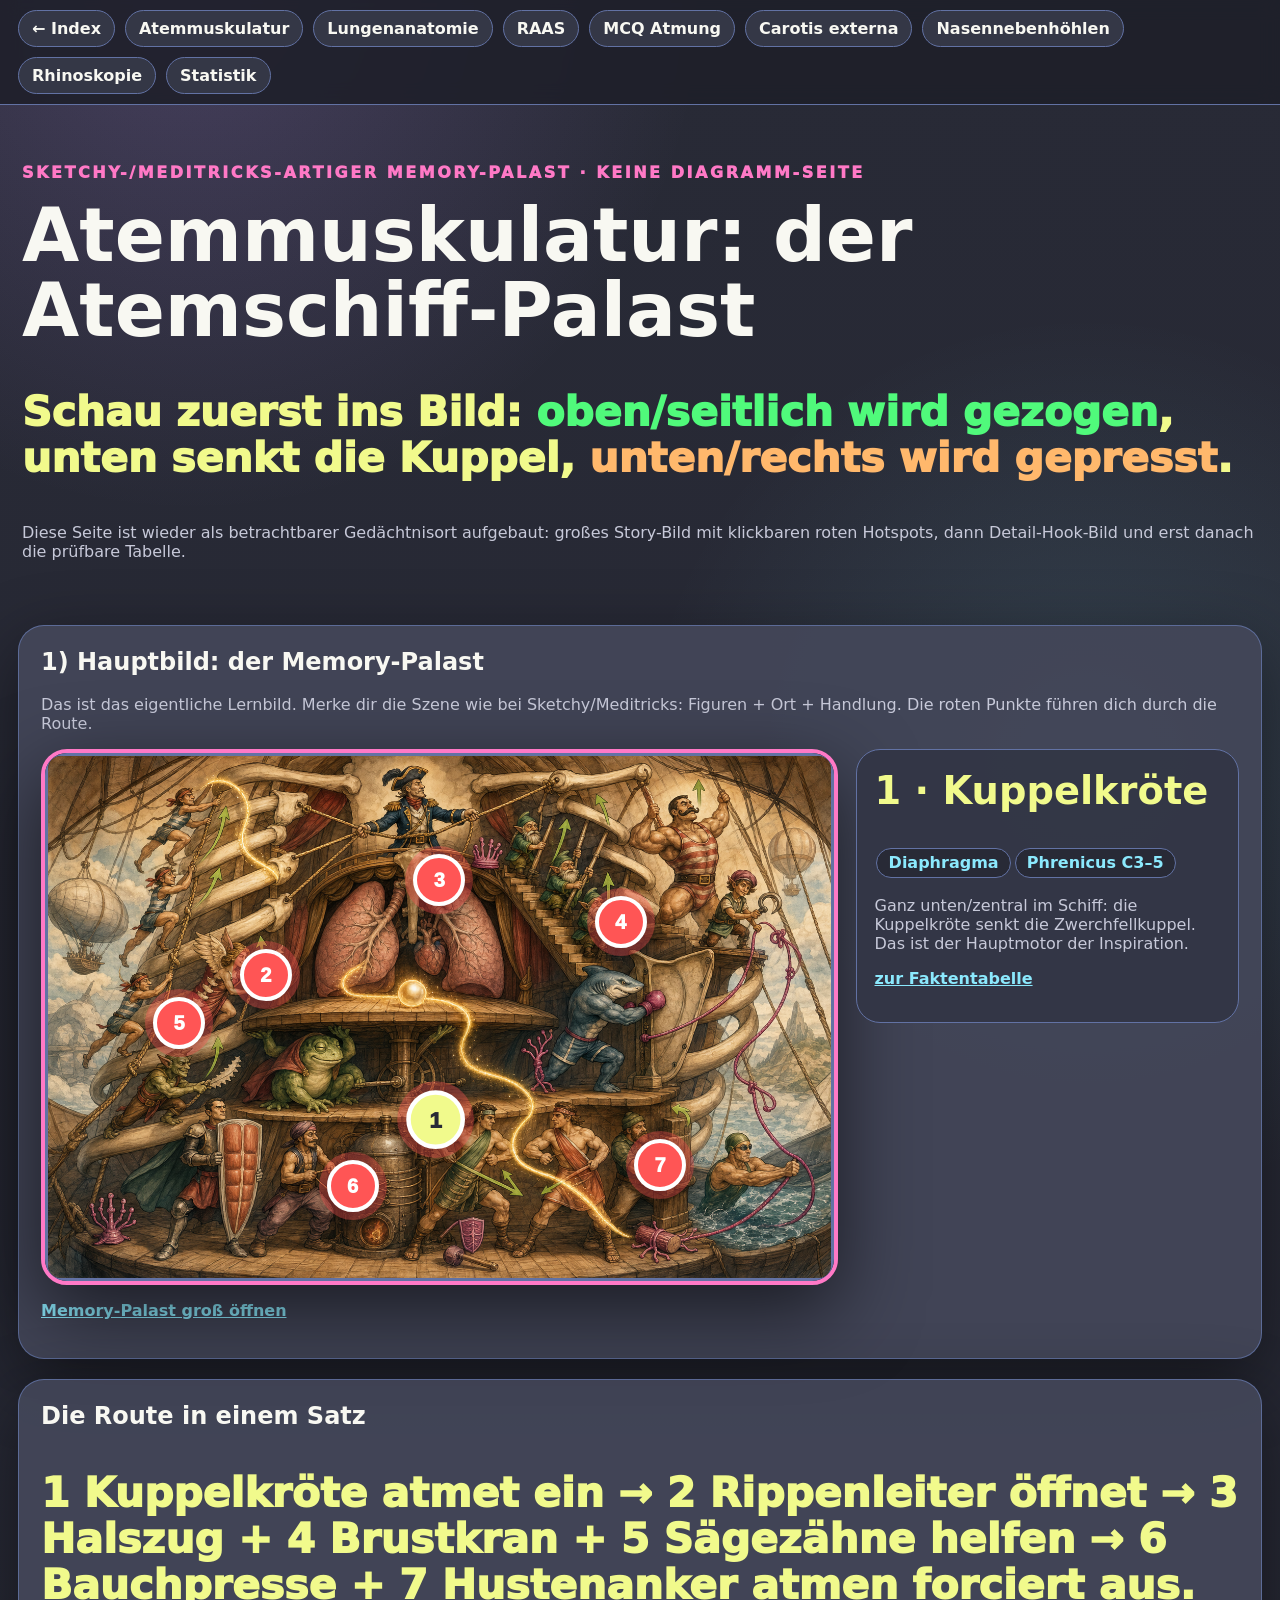
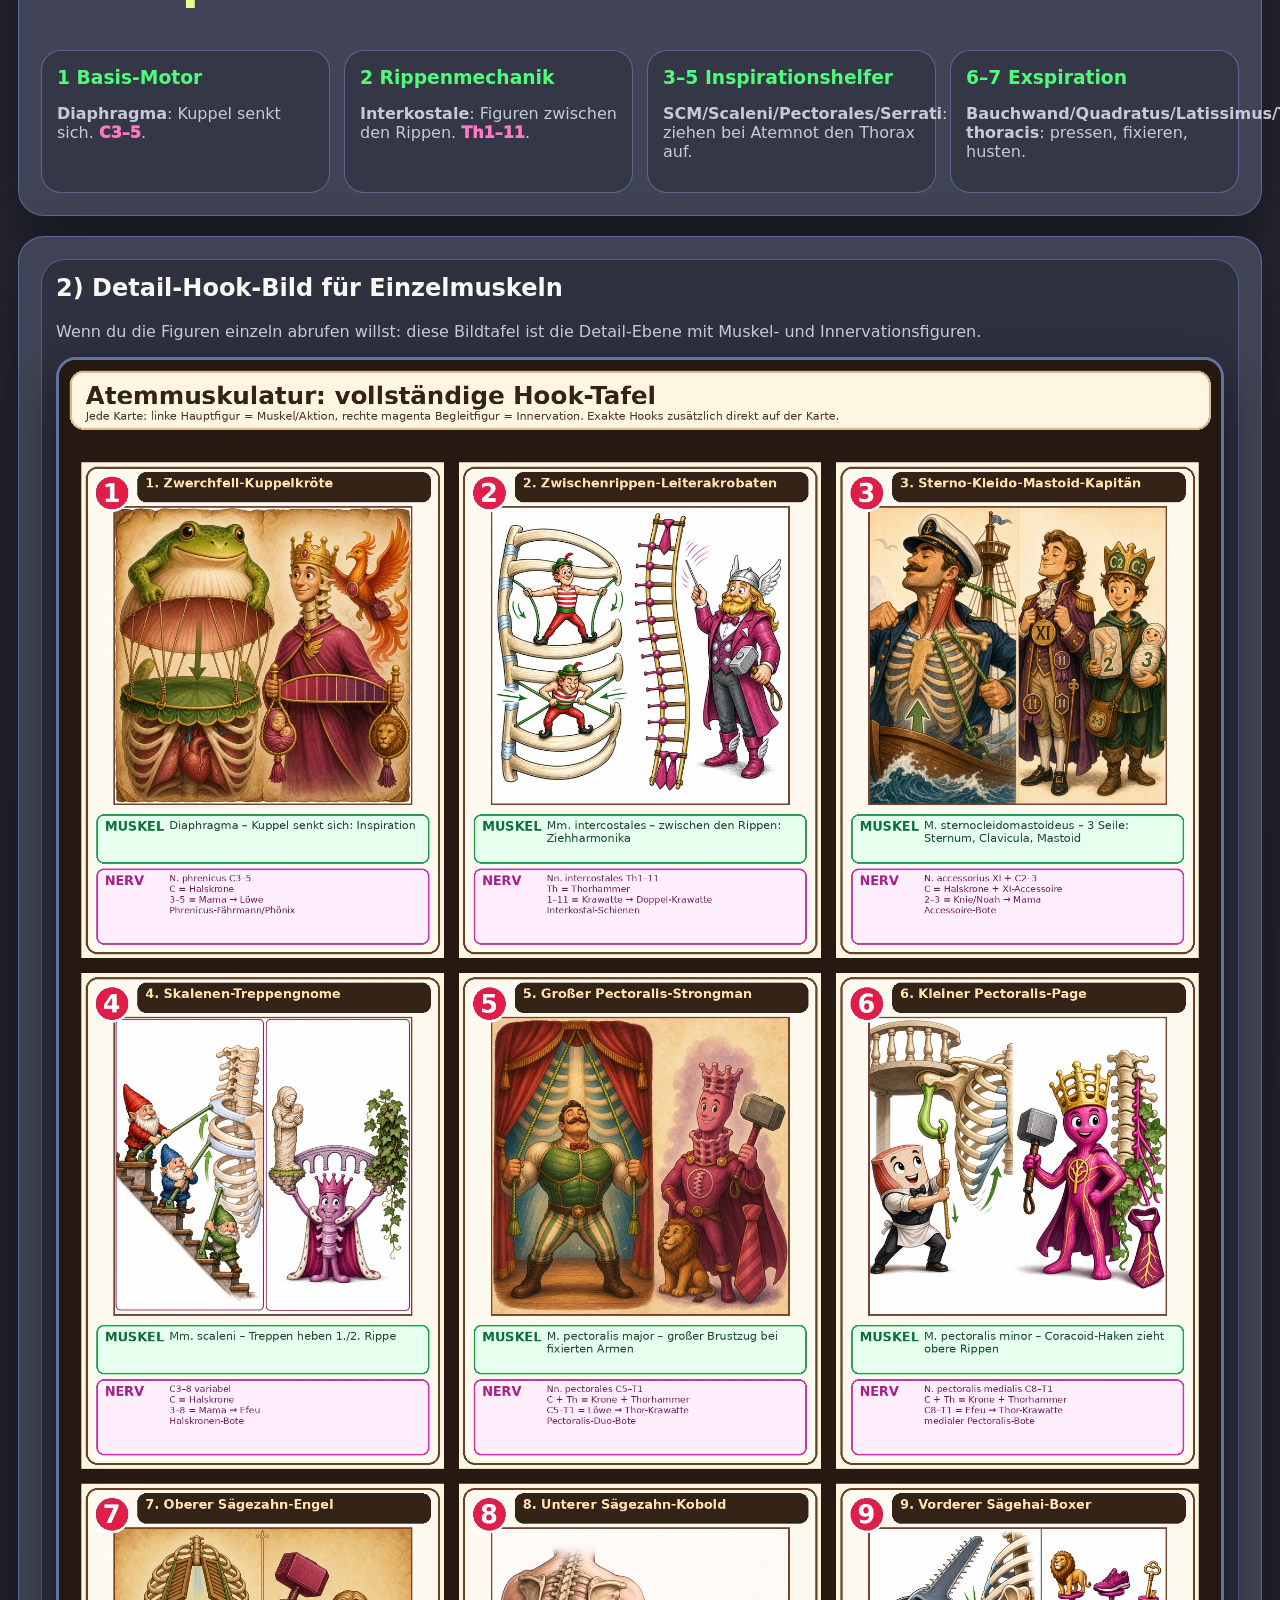
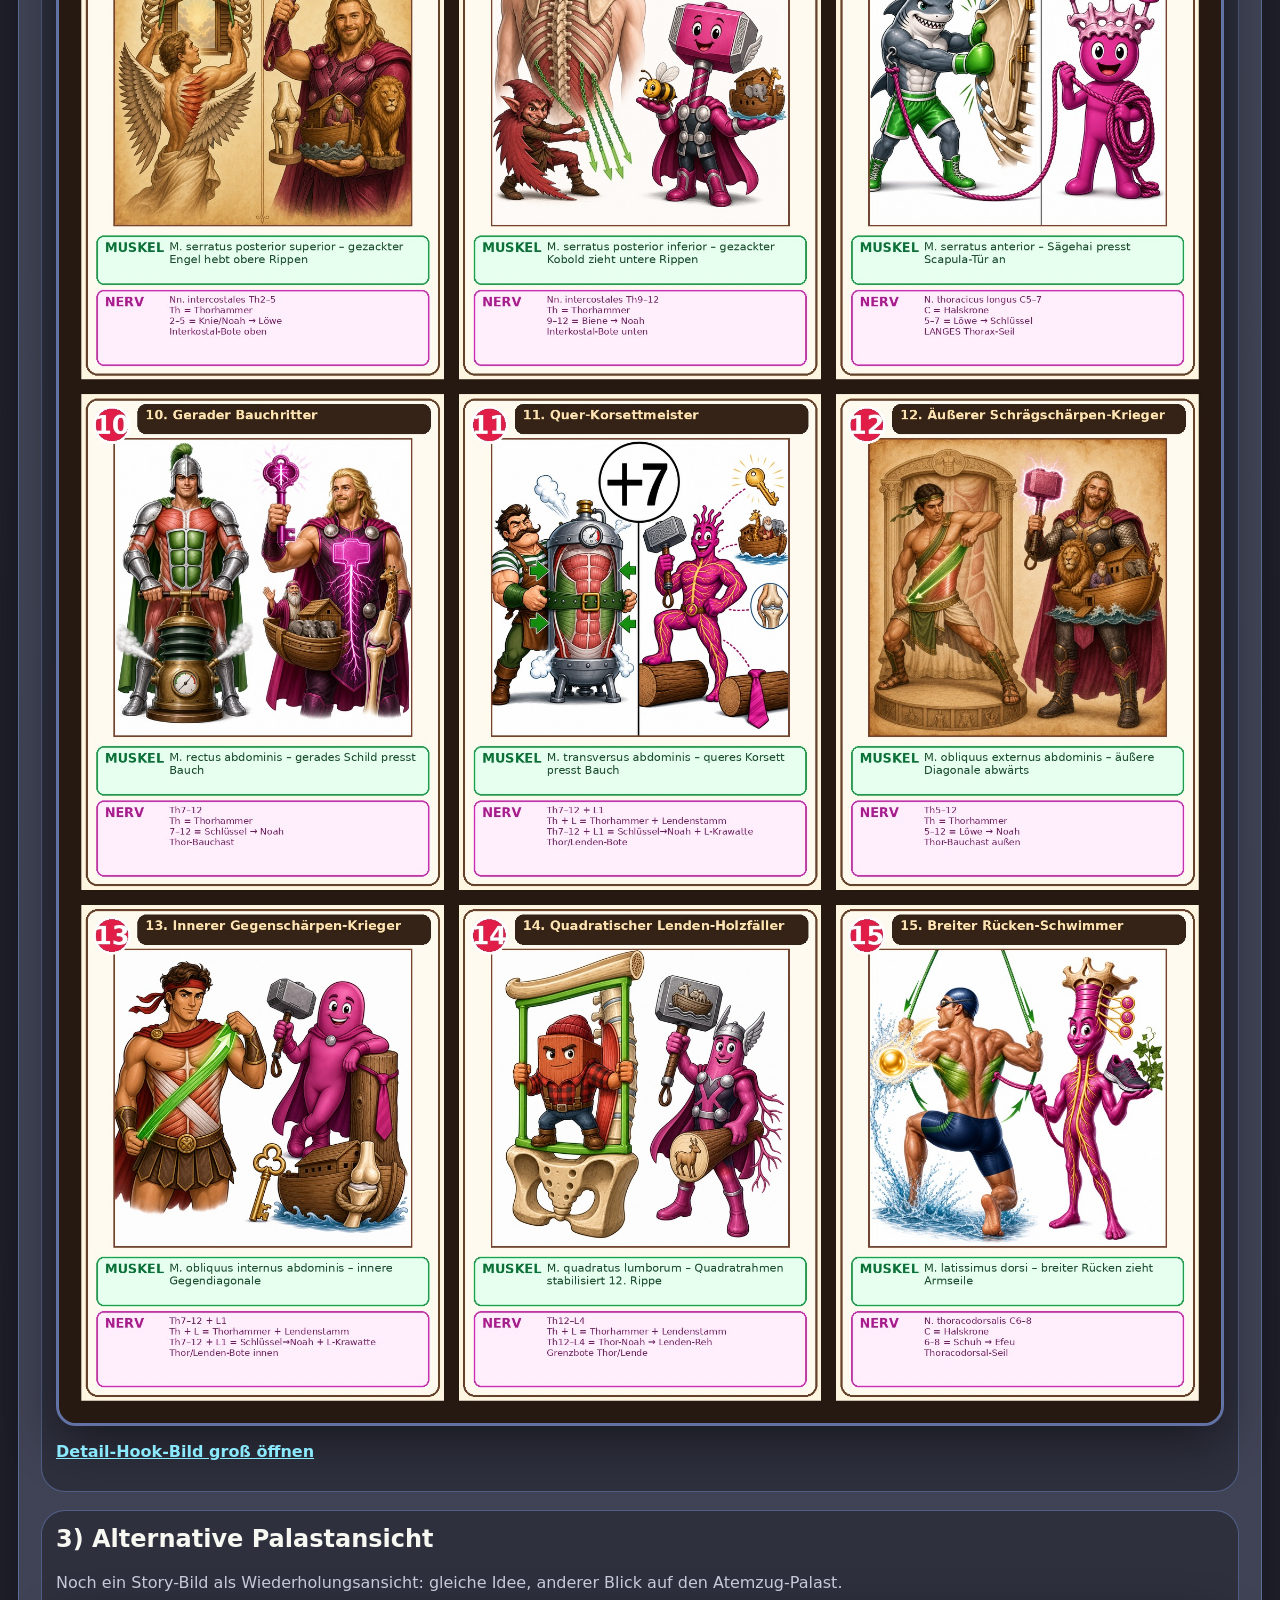
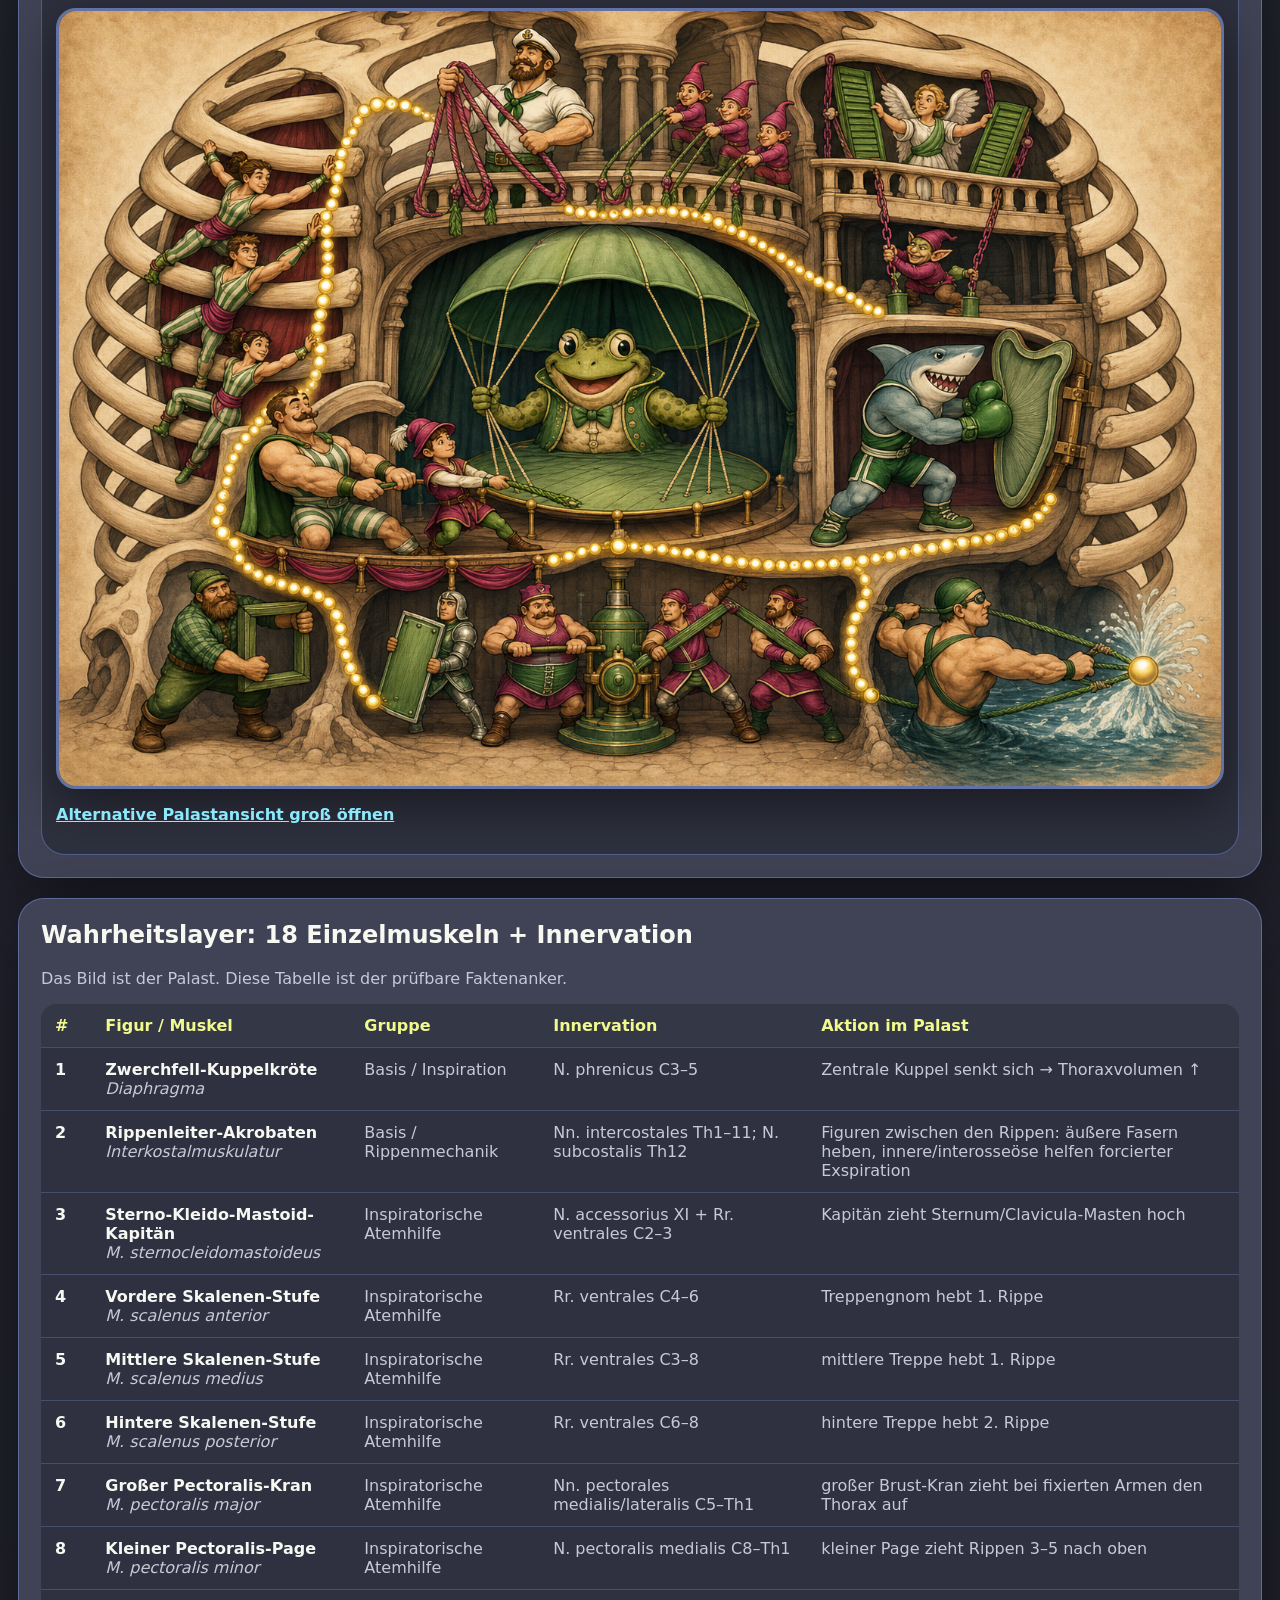
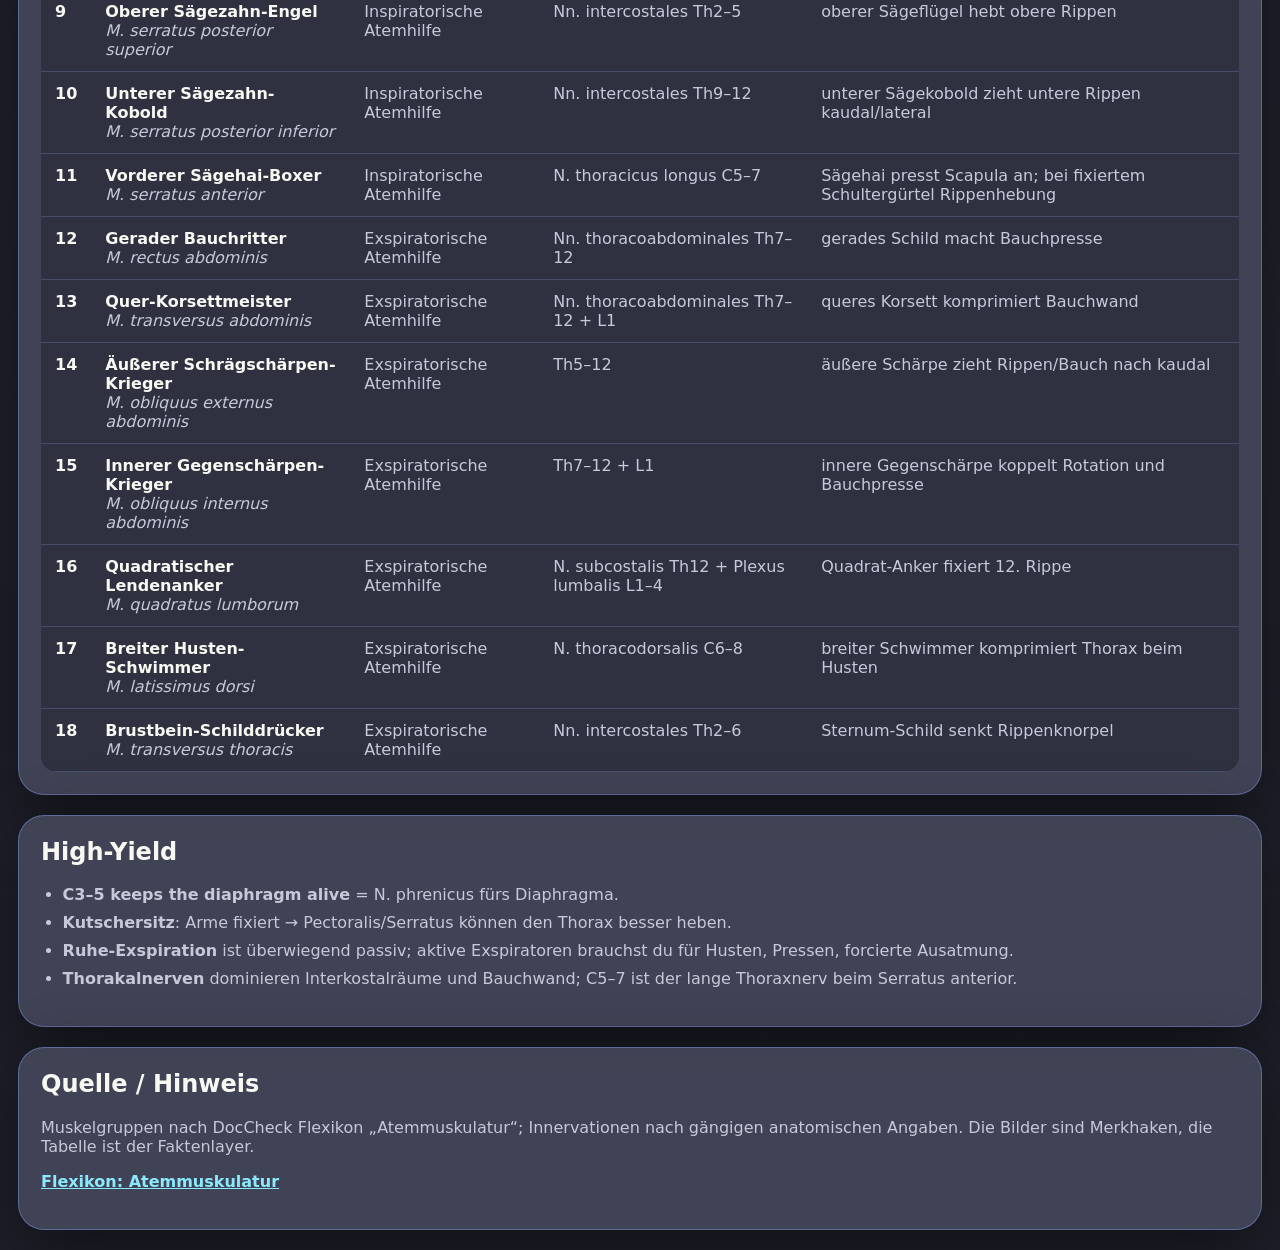
==== commit 905c7e92: "Add MCQ physiology respiration summary page" ====
--- a/pages/atemmuskulatur.html
+++ b/pages/atemmuskulatur.html
@@ -24,7 +24,7 @@
 @media(max-width:980px){.hero-palace{grid-template-columns:1fr}.story-card{position:static}.hot{width:38px;height:38px;font-size:15px;box-shadow:0 0 0 5px rgba(255,85,85,.35)}}
 </style>
 </head>
-<body><nav class="site-nav"><a href="../index.html">← Index</a><a href="atemmuskulatur.html">Atemmuskulatur</a><a href="lungenanatomie.html">Lungenanatomie</a><a href="raas.html">RAAS</a><a href="carotis-externa.html">Carotis externa</a><a href="nasennebenhoehlen.html">Nasennebenhöhlen</a><a href="rhinoskopie.html">Rhinoskopie</a><a href="statistik-schiefe-verteilung.html">Statistik</a></nav>
+<body><nav class="site-nav"><a href="../index.html">← Index</a><a href="atemmuskulatur.html">Atemmuskulatur</a><a href="lungenanatomie.html">Lungenanatomie</a><a href="raas.html">RAAS</a><a href="mcq-physiologie-atmung.html">MCQ Atmung</a><a href="carotis-externa.html">Carotis externa</a><a href="nasennebenhoehlen.html">Nasennebenhöhlen</a><a href="rhinoskopie.html">Rhinoskopie</a><a href="statistik-schiefe-verteilung.html">Statistik</a></nav>
 <header>
 <p class="eyebrow">Sketchy-/Meditricks-artiger Memory-Palast · keine Diagramm-Seite</p>
 <h1>Atemmuskulatur: der Atemschiff-Palast</h1>
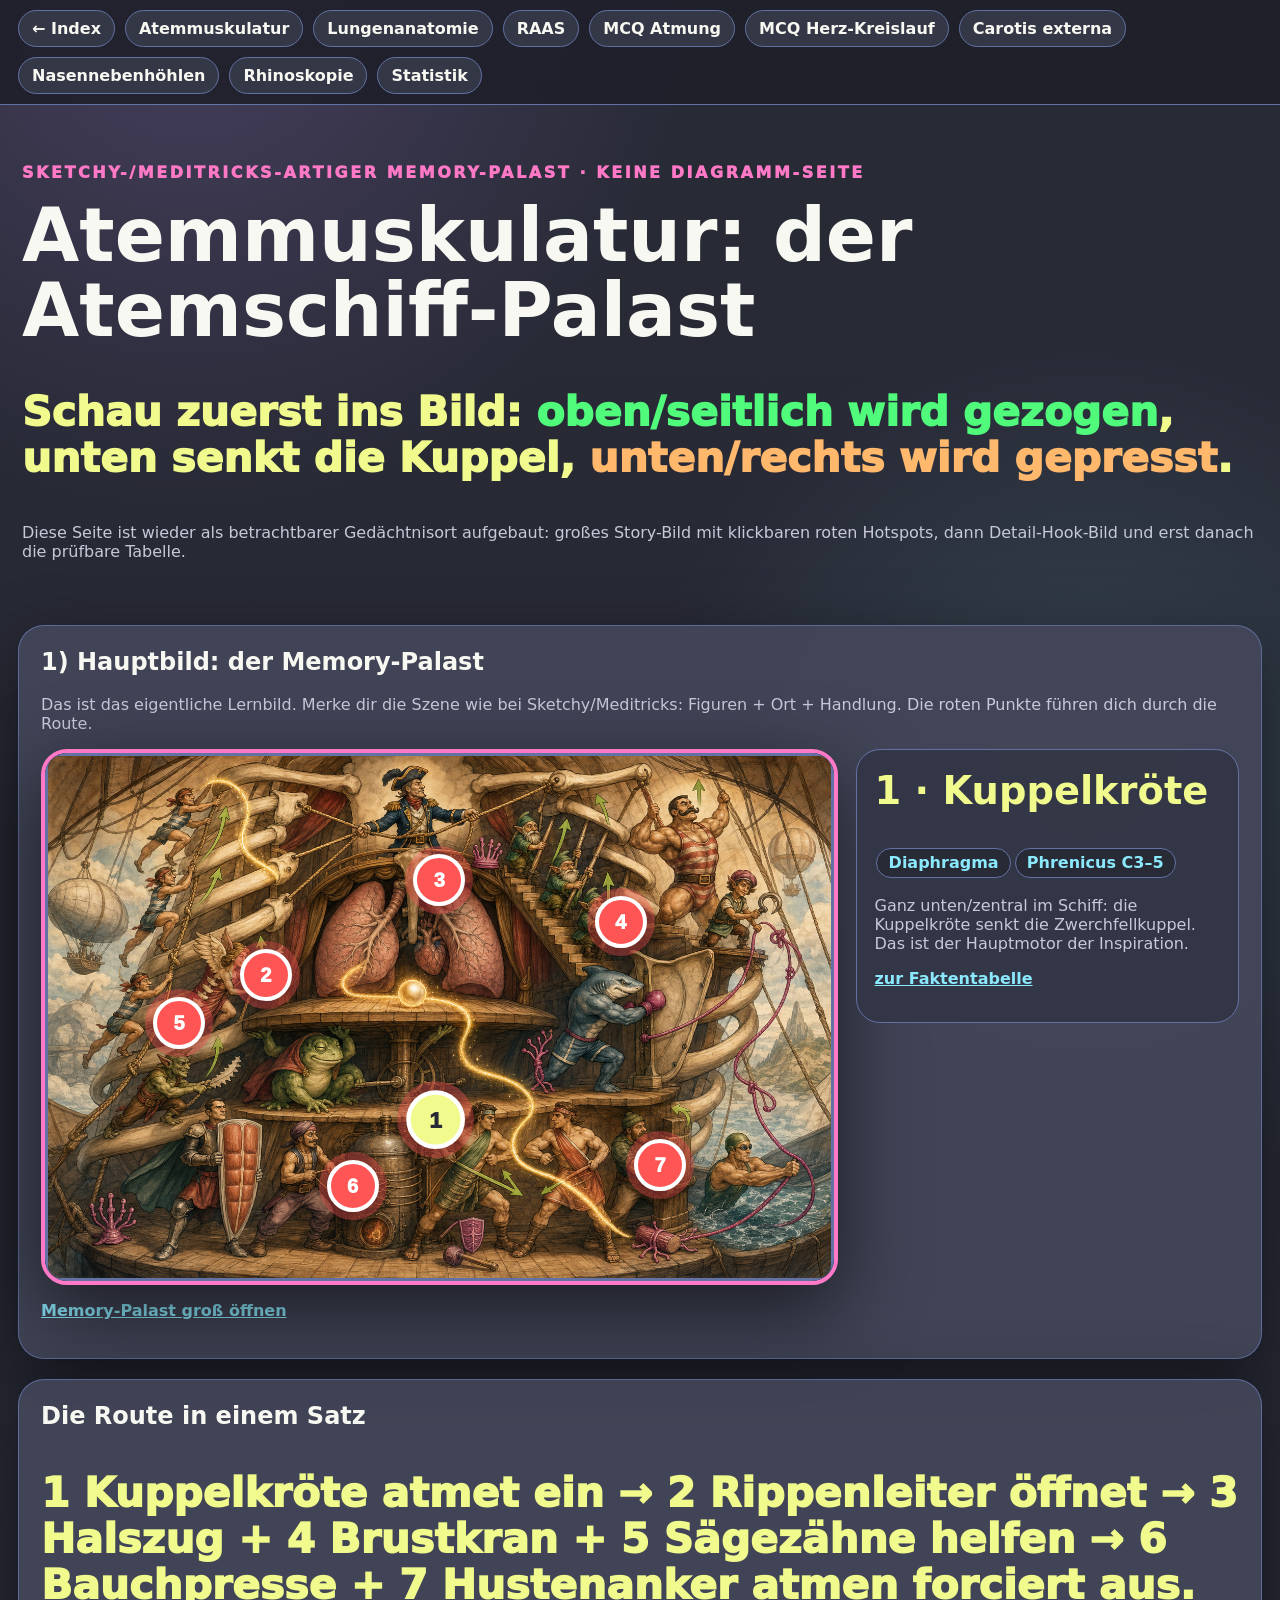
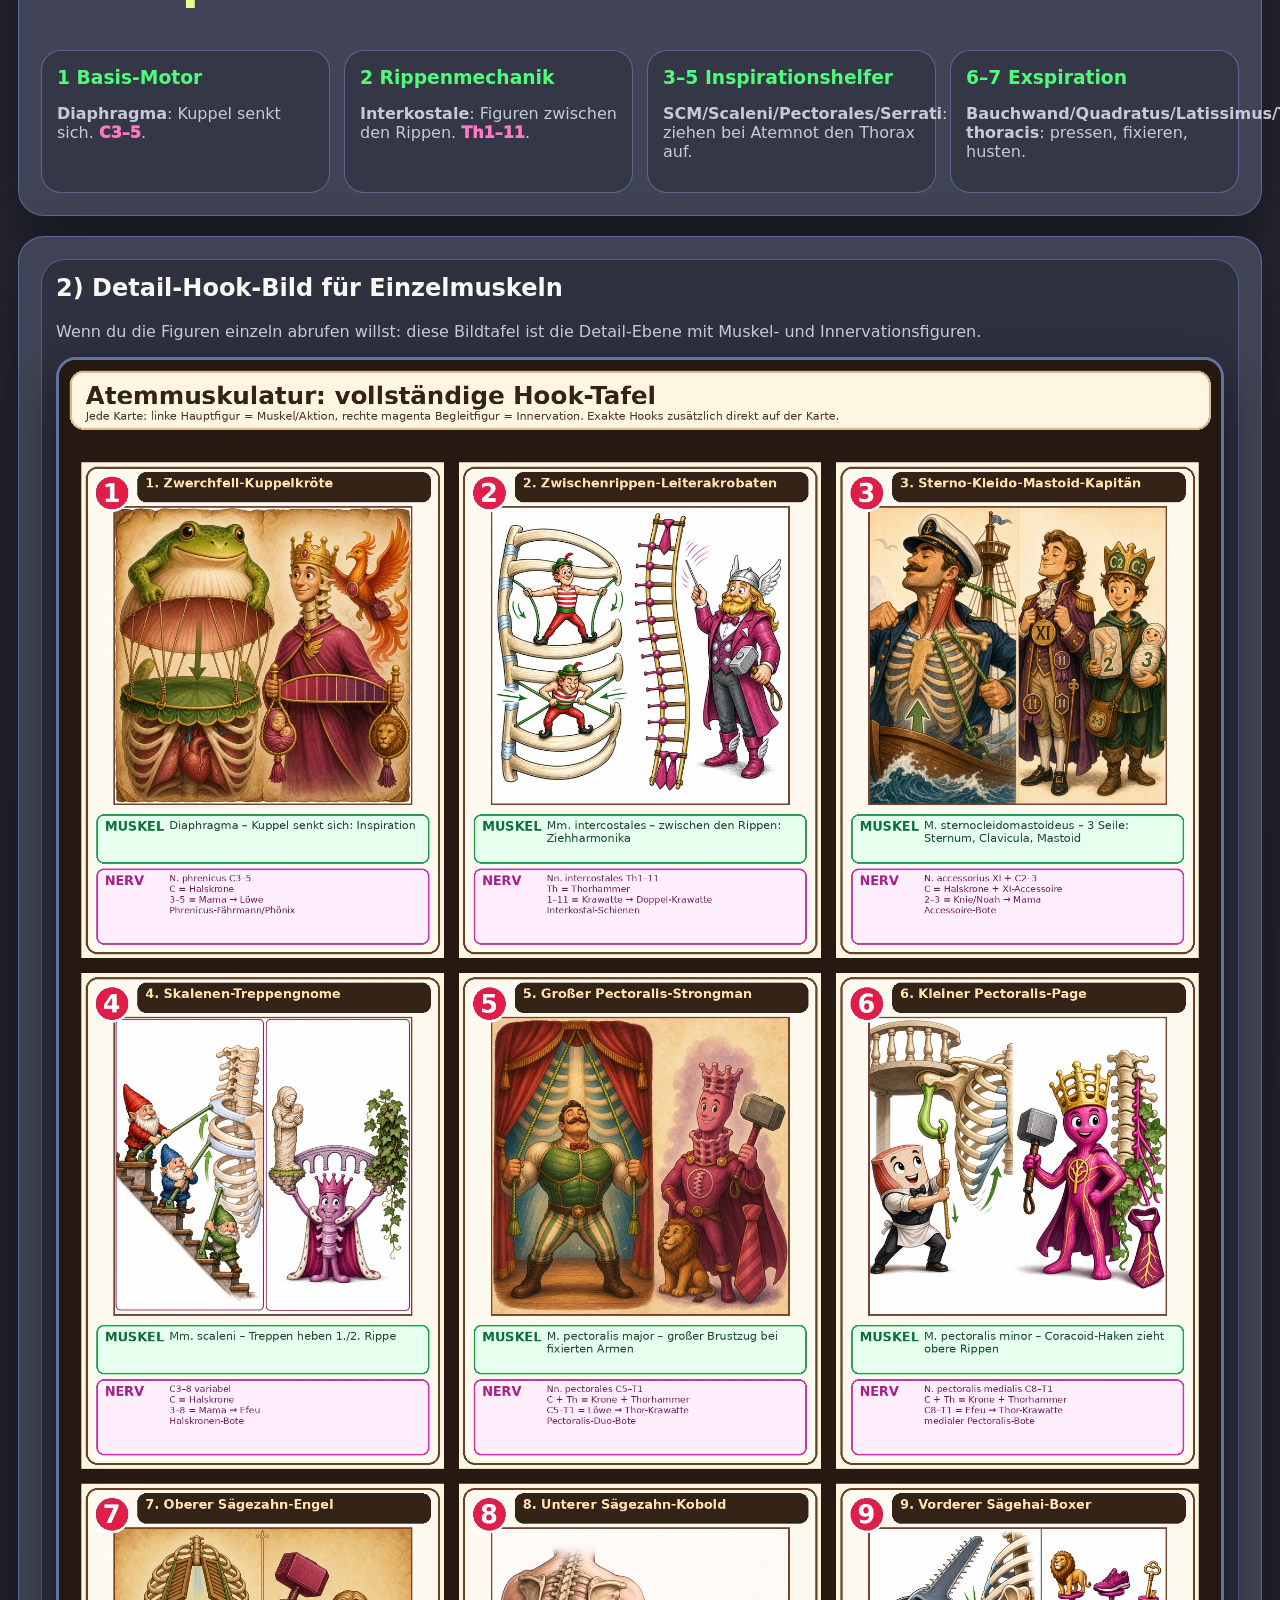
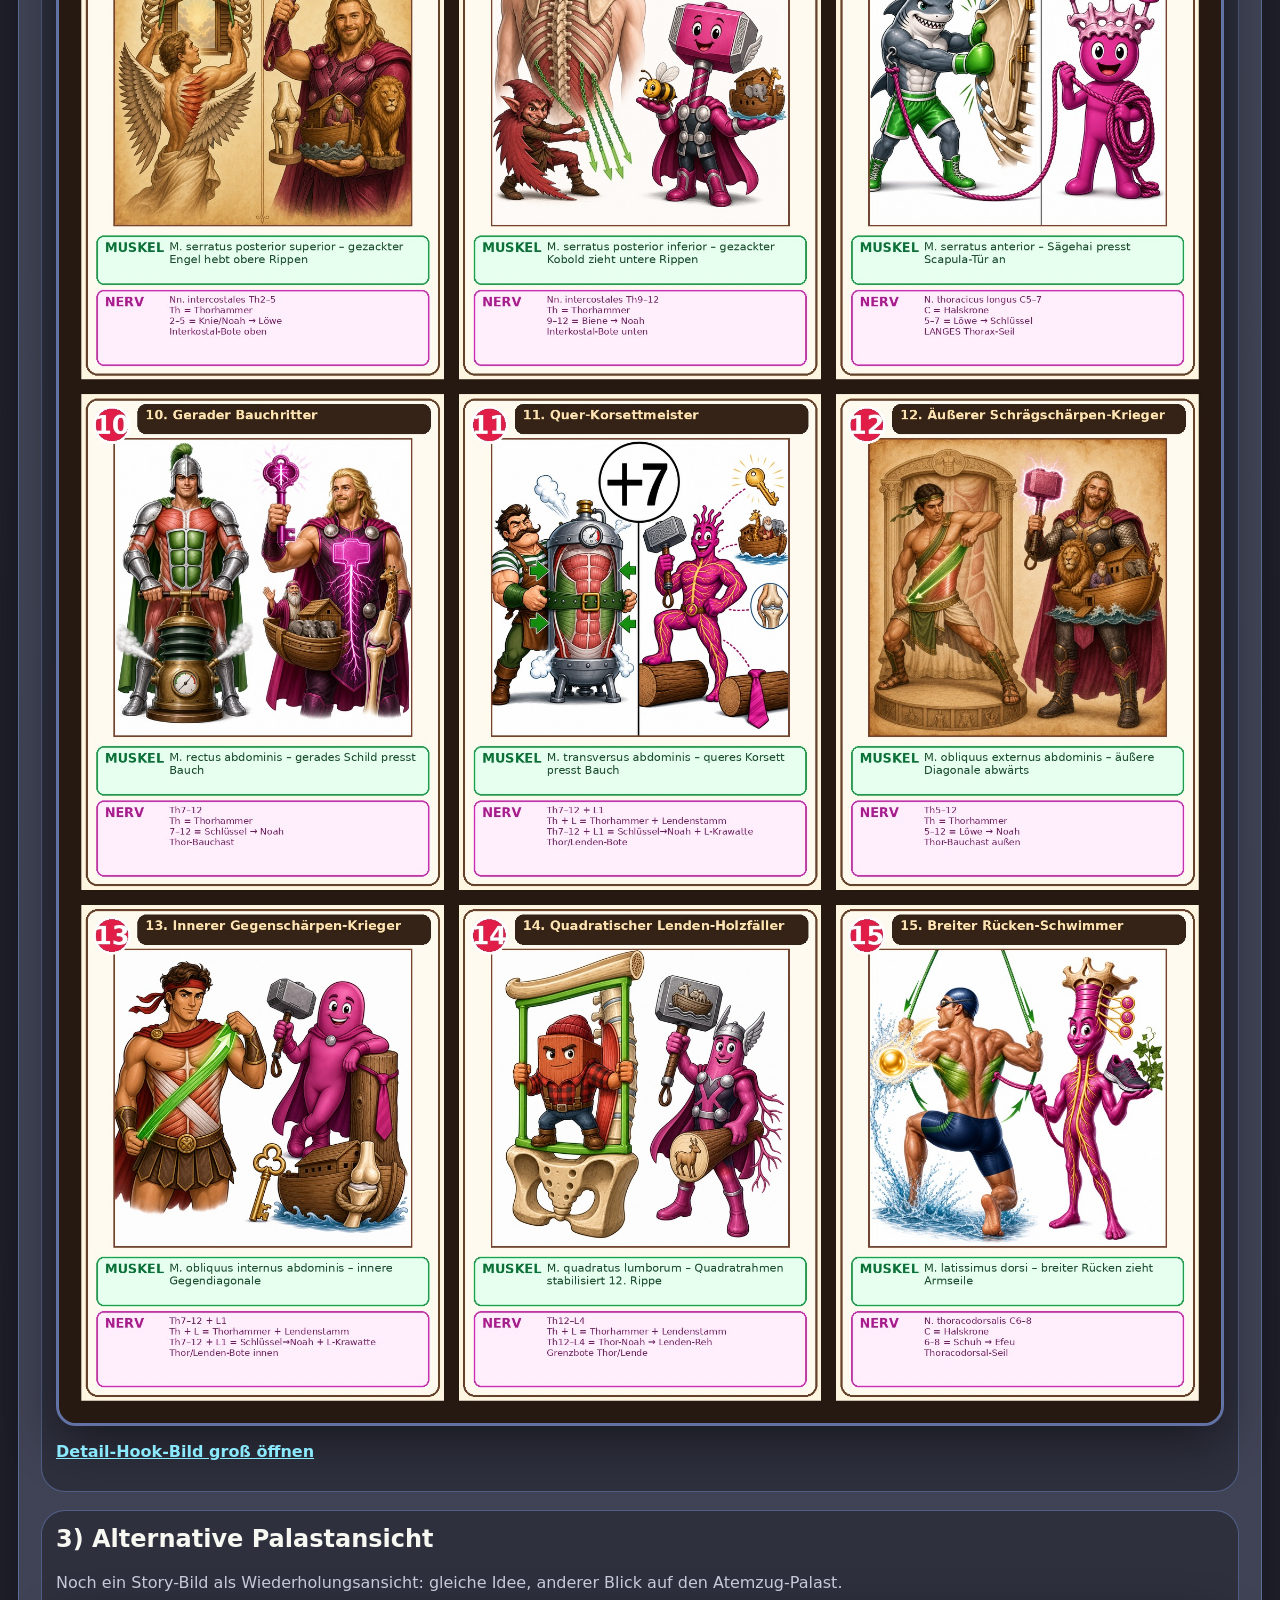
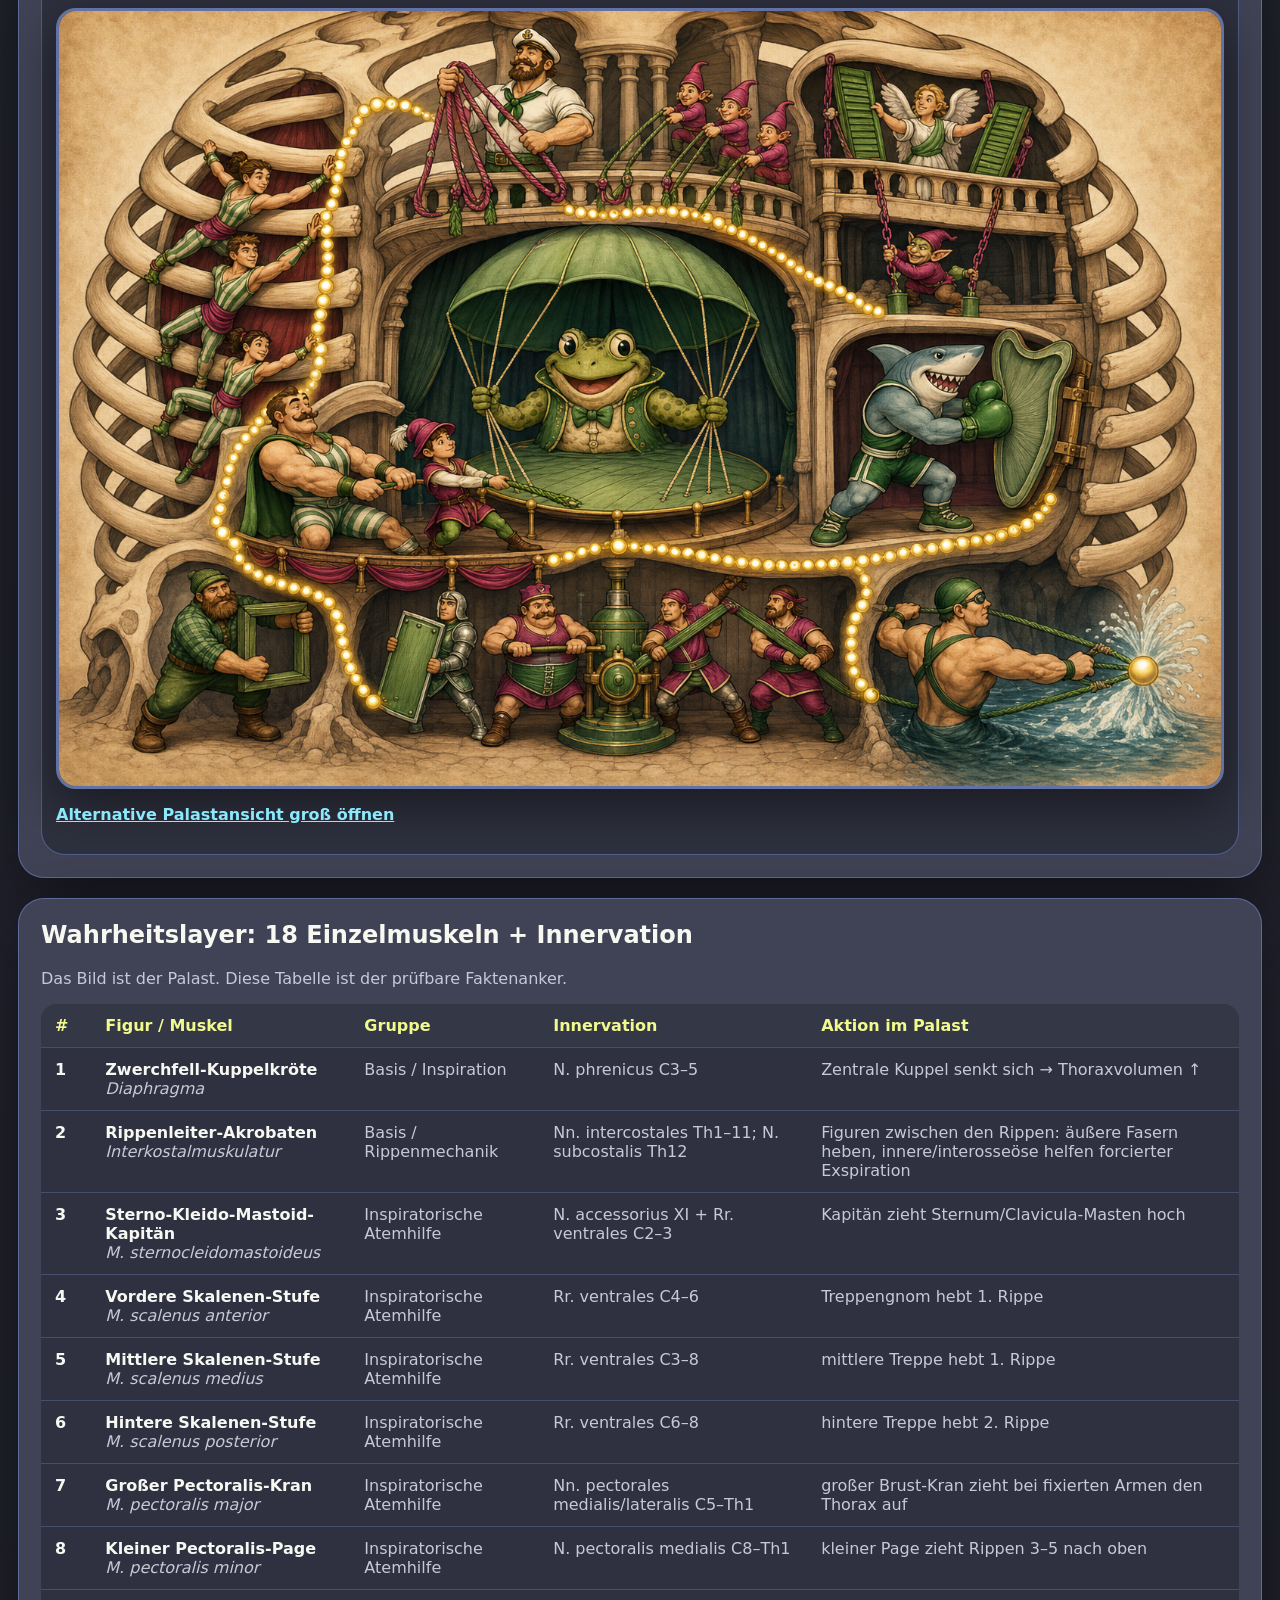
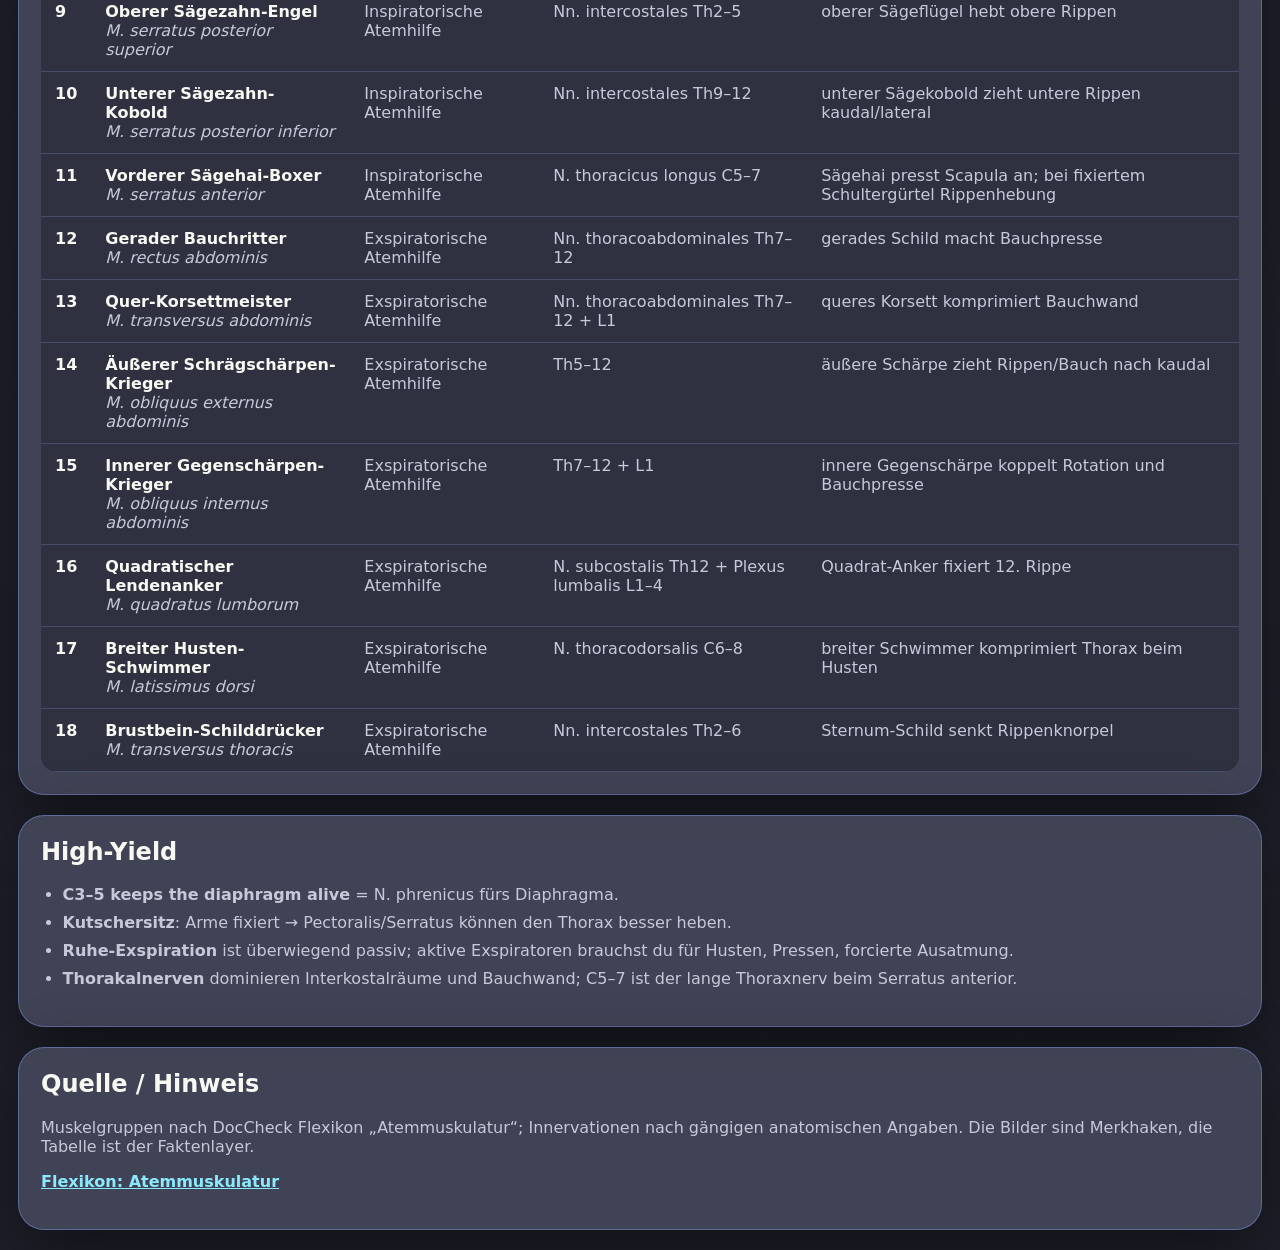
==== commit dddc832e: "Update MCQ physiology summary pages" ====
--- a/pages/atemmuskulatur.html
+++ b/pages/atemmuskulatur.html
@@ -24,7 +24,7 @@
 @media(max-width:980px){.hero-palace{grid-template-columns:1fr}.story-card{position:static}.hot{width:38px;height:38px;font-size:15px;box-shadow:0 0 0 5px rgba(255,85,85,.35)}}
 </style>
 </head>
-<body><nav class="site-nav"><a href="../index.html">← Index</a><a href="atemmuskulatur.html">Atemmuskulatur</a><a href="lungenanatomie.html">Lungenanatomie</a><a href="raas.html">RAAS</a><a href="mcq-physiologie-atmung.html">MCQ Atmung</a><a href="carotis-externa.html">Carotis externa</a><a href="nasennebenhoehlen.html">Nasennebenhöhlen</a><a href="rhinoskopie.html">Rhinoskopie</a><a href="statistik-schiefe-verteilung.html">Statistik</a></nav>
+<body><nav class="site-nav"><a href="../index.html">← Index</a><a href="atemmuskulatur.html">Atemmuskulatur</a><a href="lungenanatomie.html">Lungenanatomie</a><a href="raas.html">RAAS</a><a href="mcq-physiologie-atmung.html">MCQ Atmung</a><a href="mcq-physiologie-herz-kreislauf.html">MCQ Herz-Kreislauf</a><a href="carotis-externa.html">Carotis externa</a><a href="nasennebenhoehlen.html">Nasennebenhöhlen</a><a href="rhinoskopie.html">Rhinoskopie</a><a href="statistik-schiefe-verteilung.html">Statistik</a></nav>
 <header>
 <p class="eyebrow">Sketchy-/Meditricks-artiger Memory-Palast · keine Diagramm-Seite</p>
 <h1>Atemmuskulatur: der Atemschiff-Palast</h1>
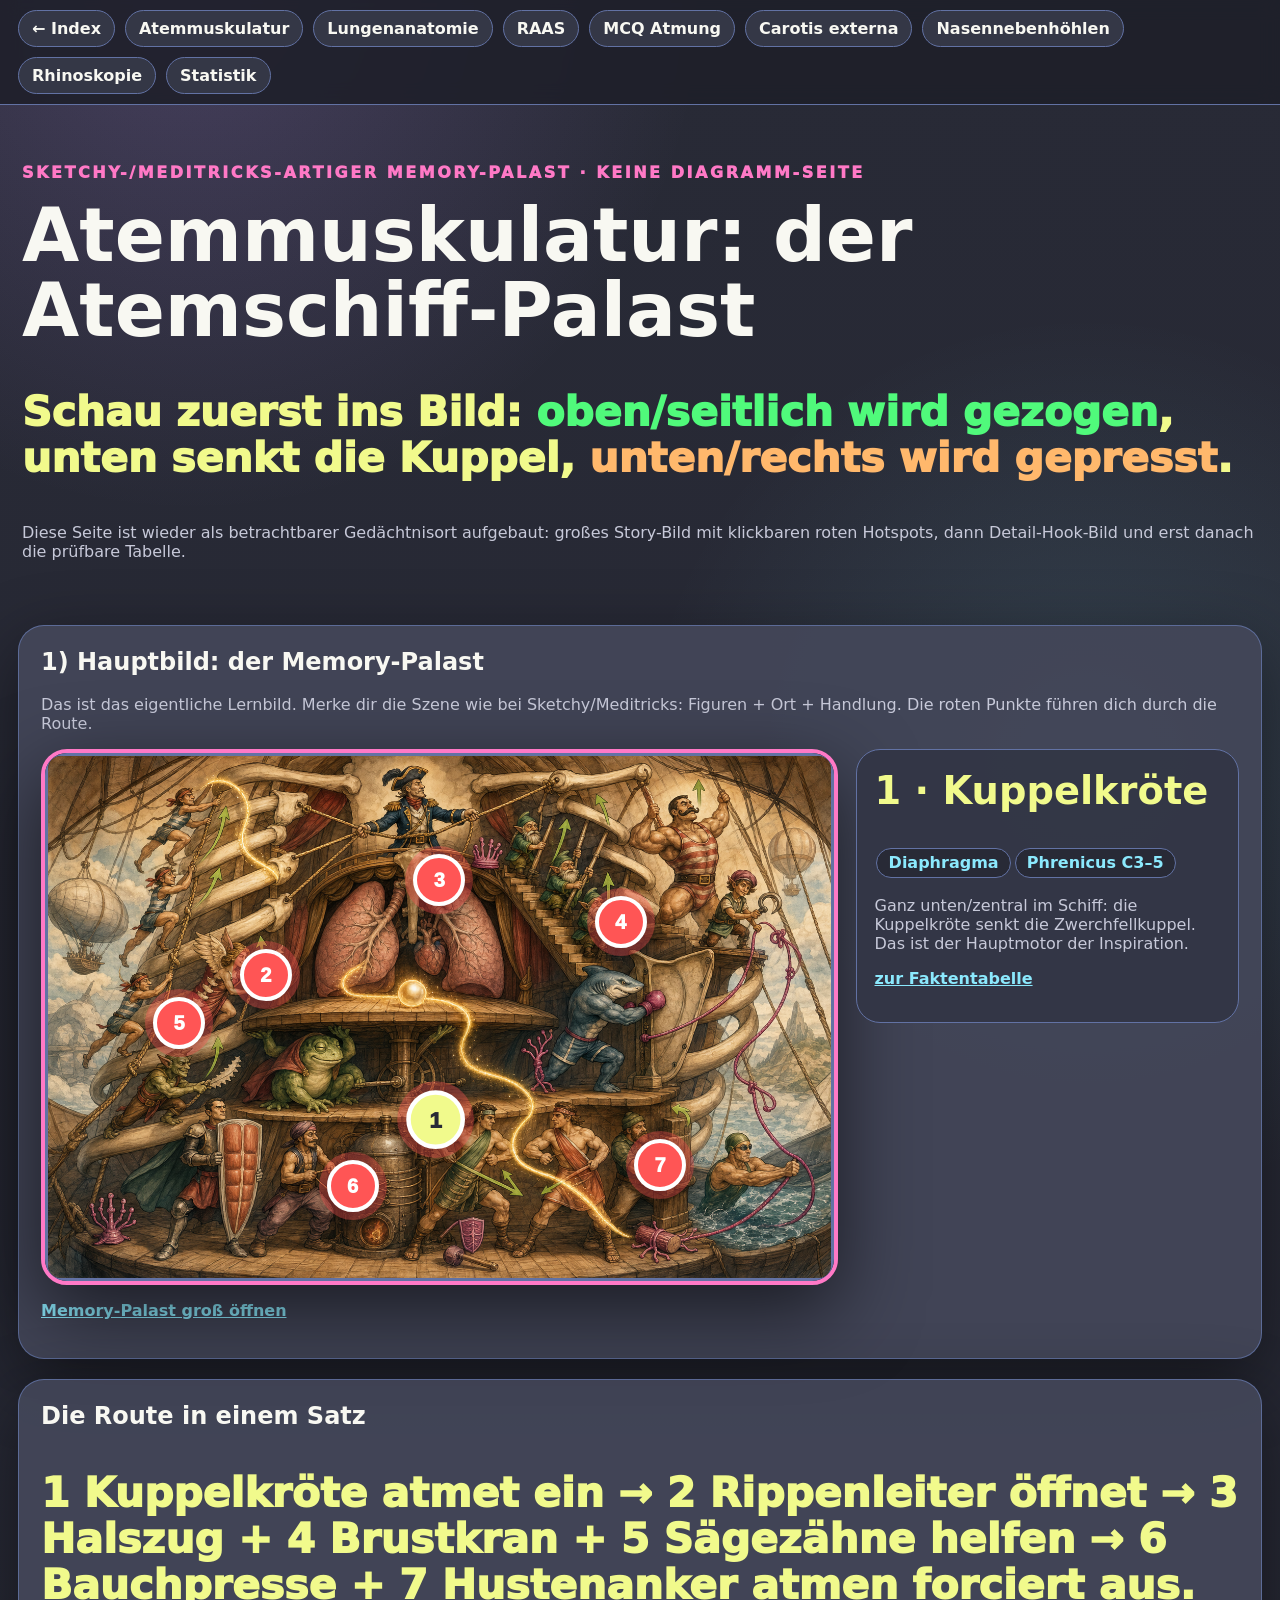
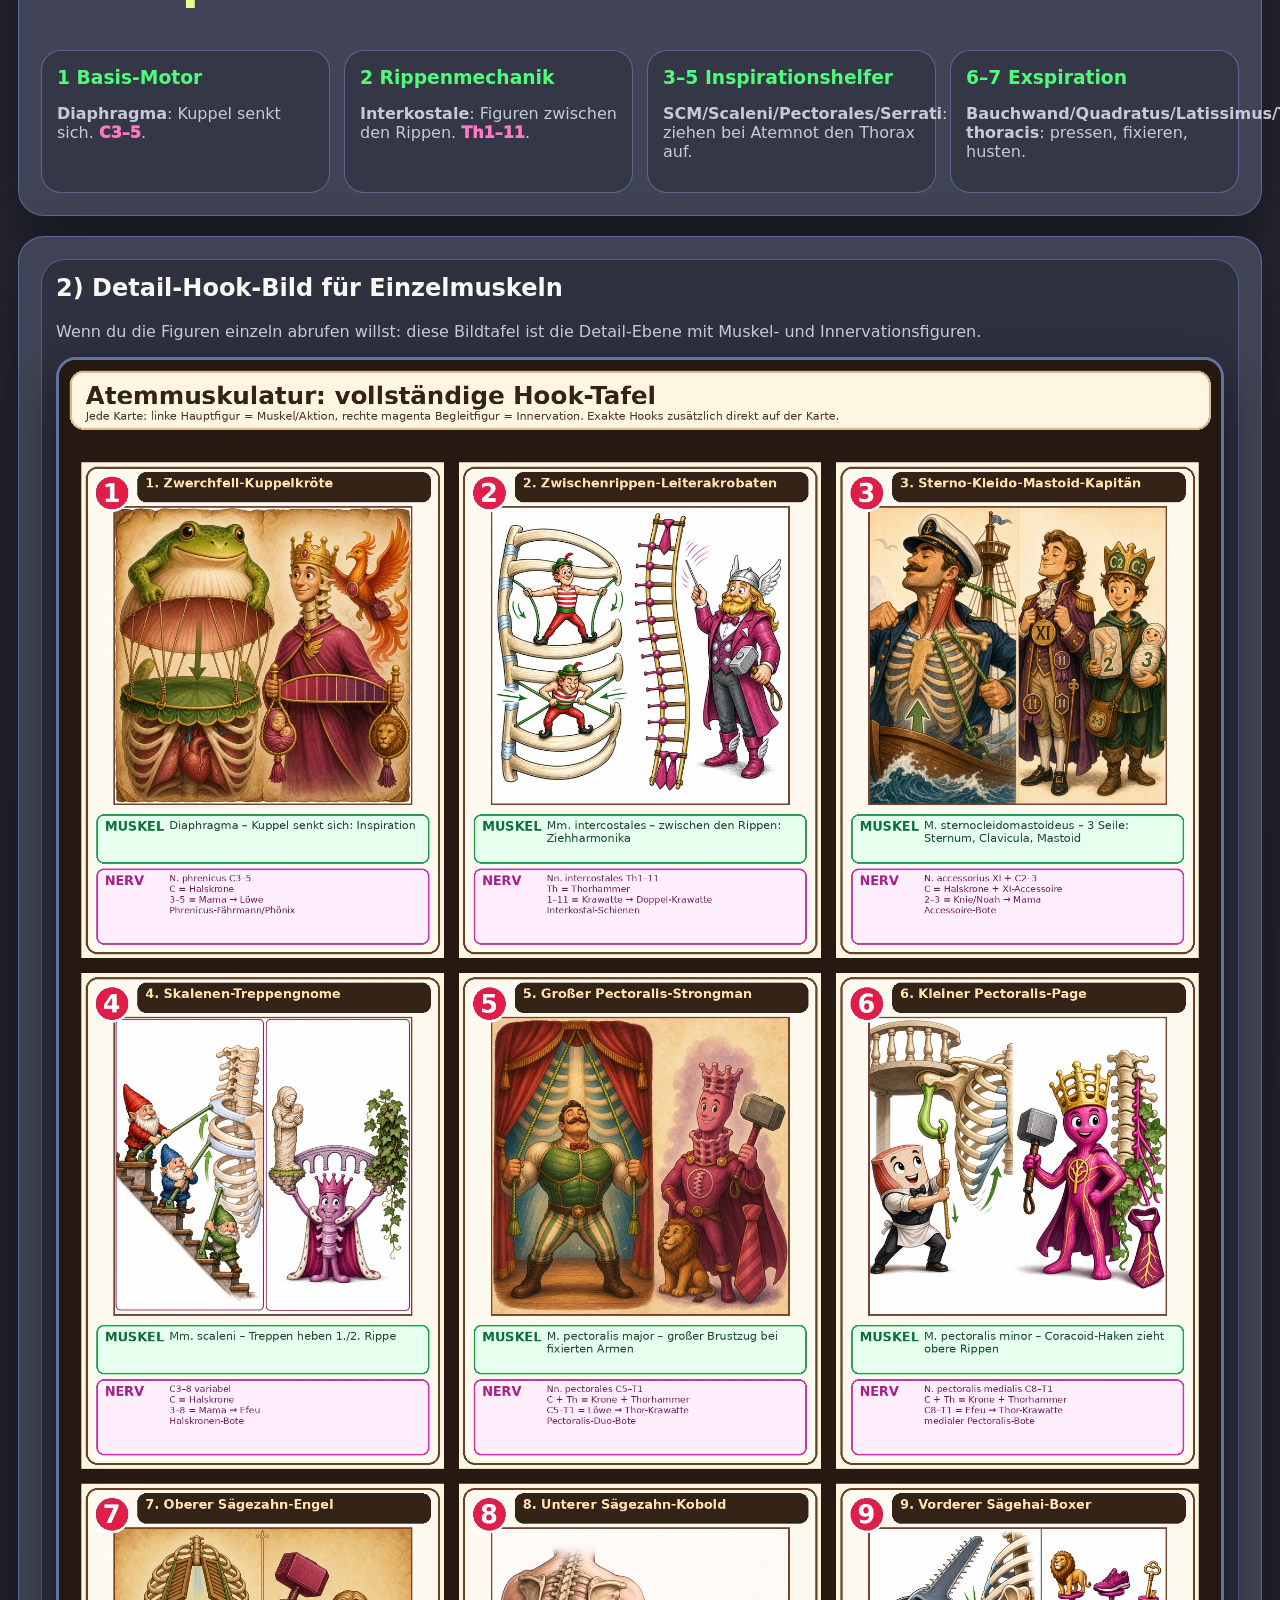
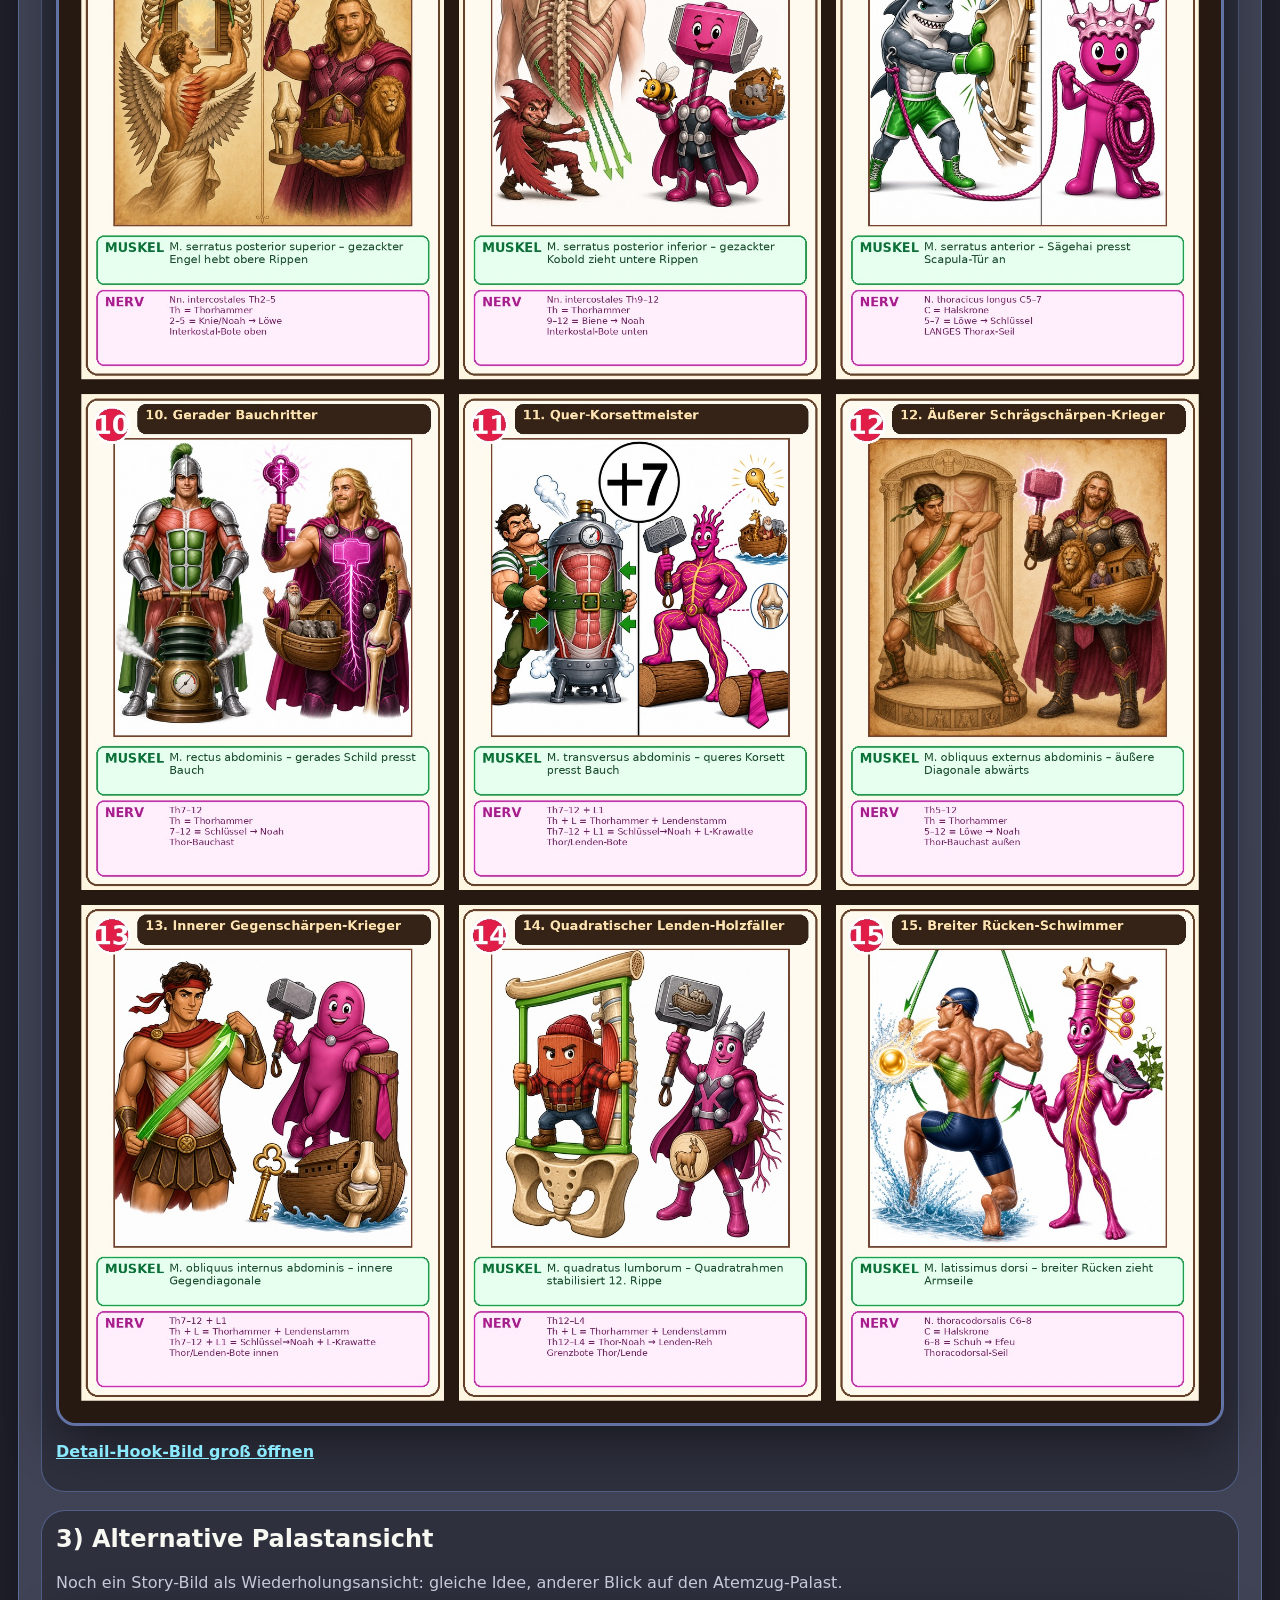
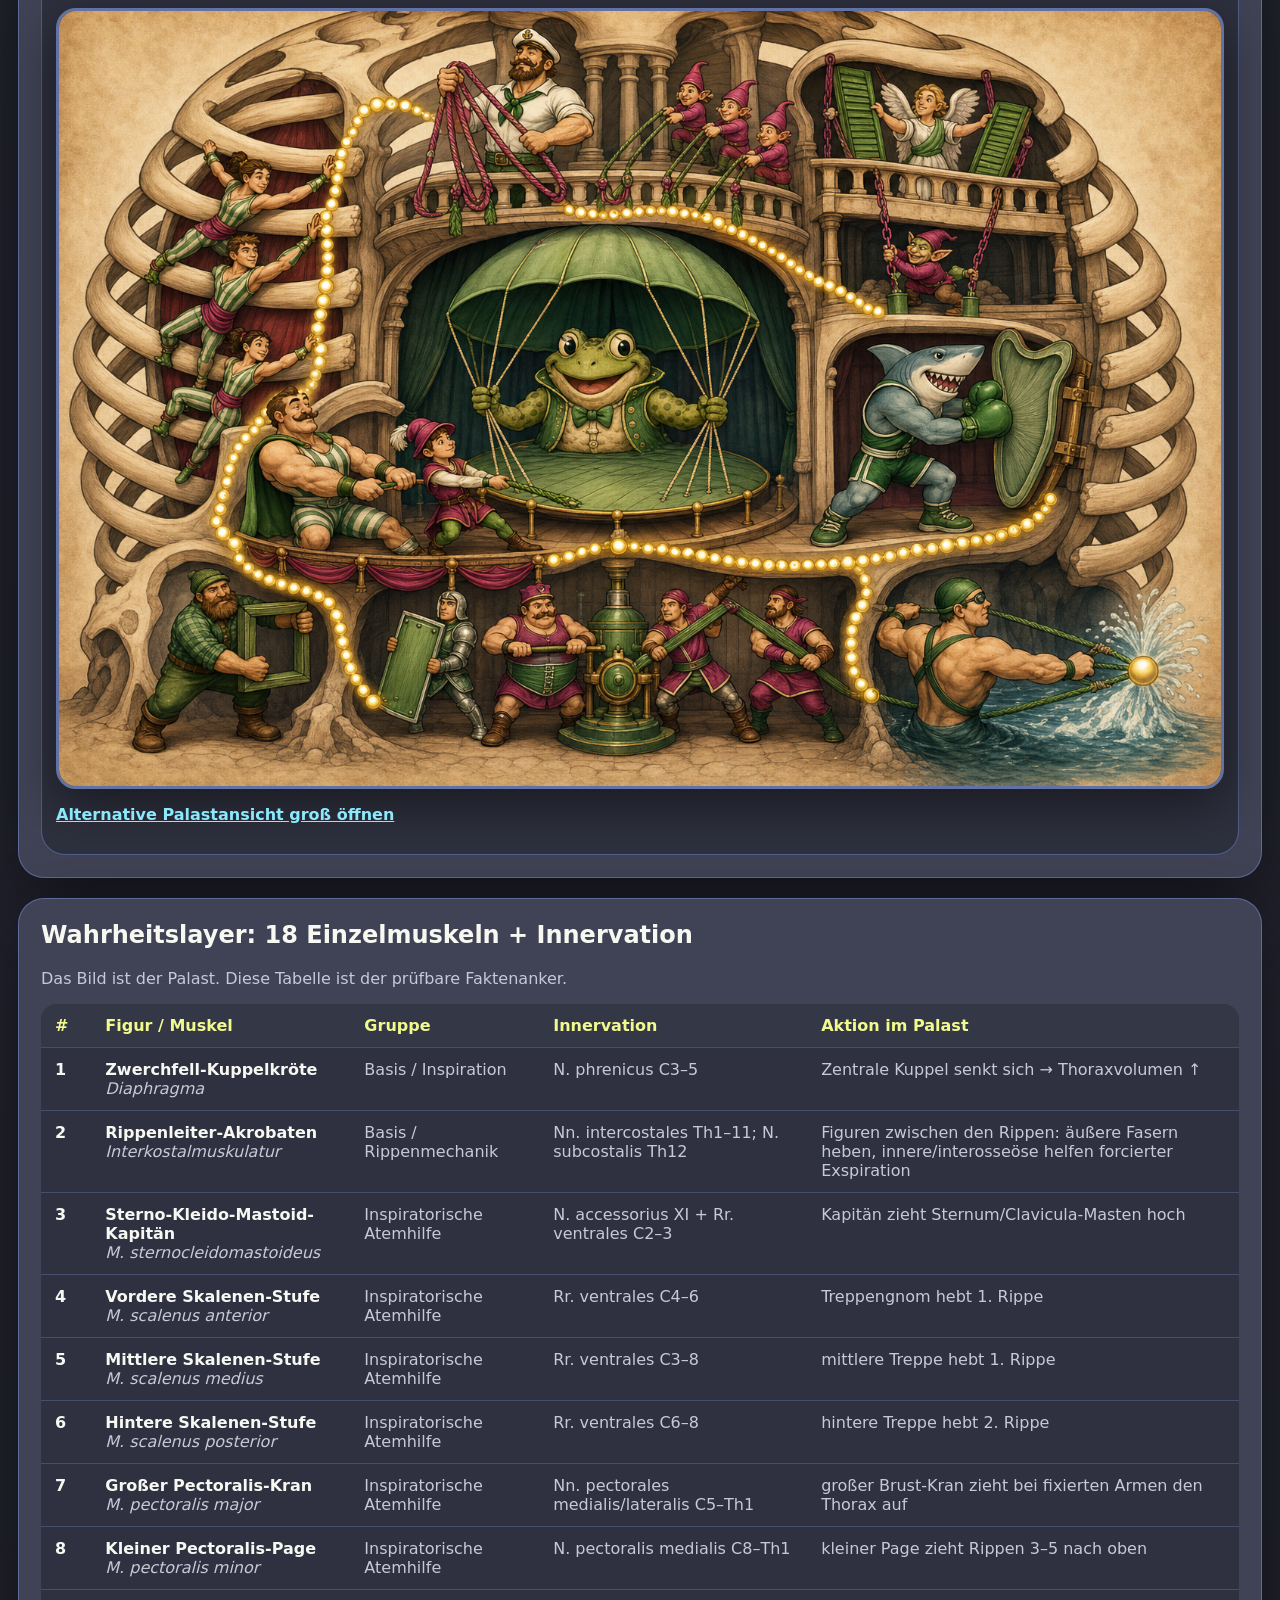
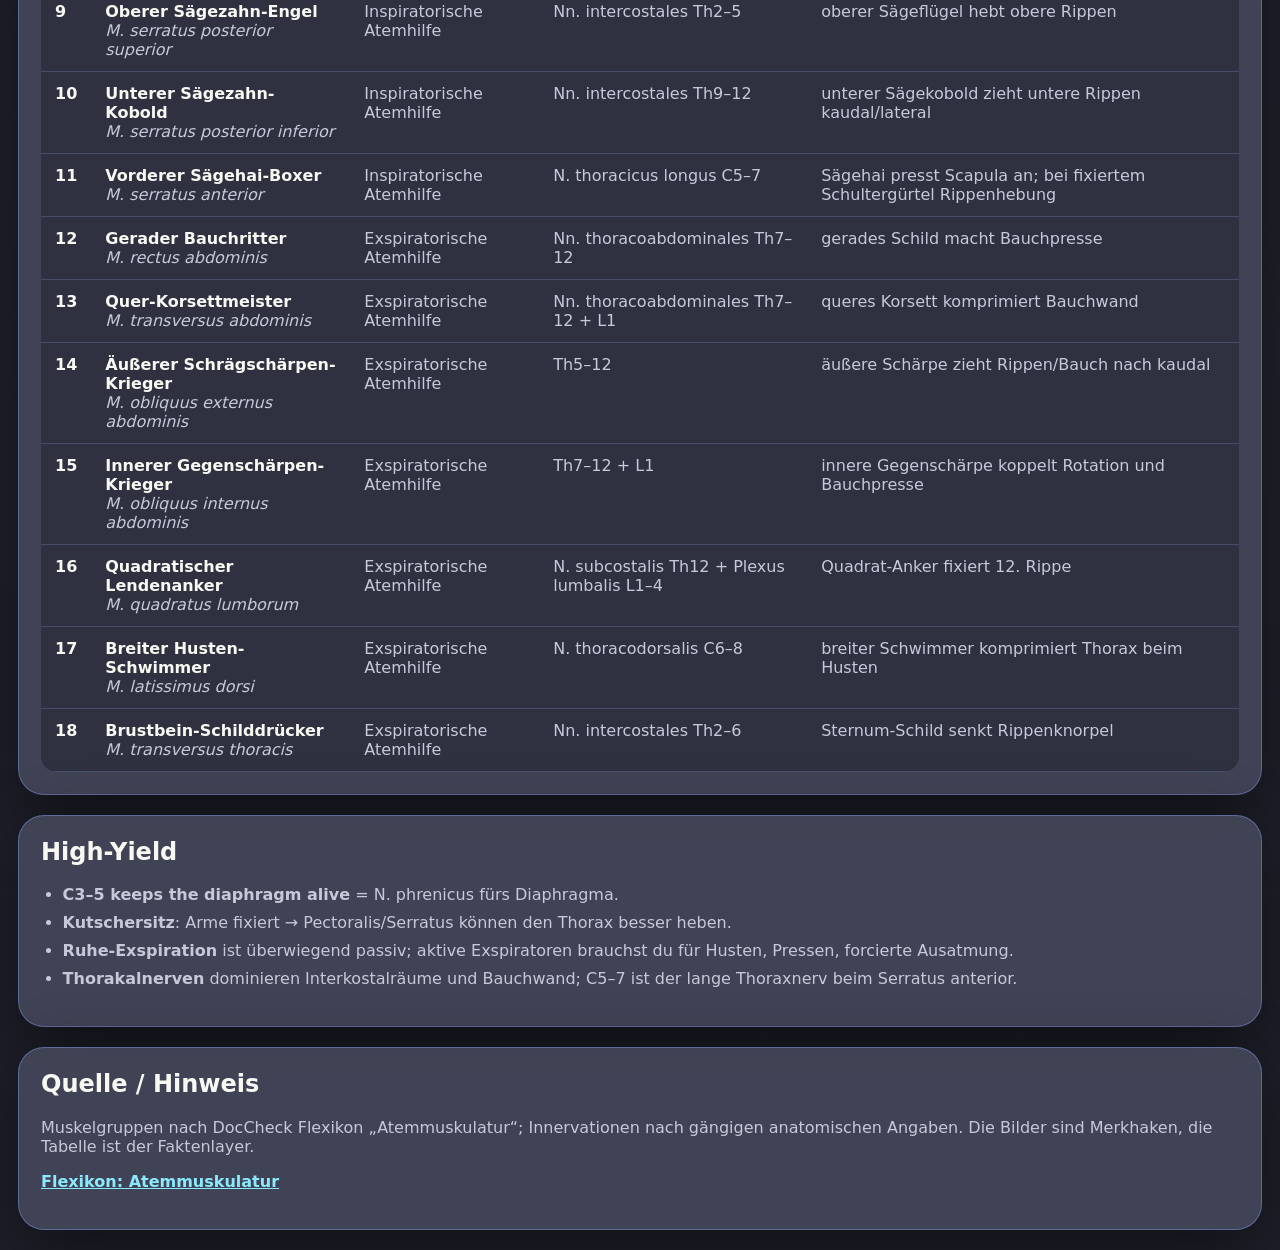
==== commit da8b4182: "Merge MCQ items into Atmung tab with screenshots" ====
--- a/pages/atemmuskulatur.html
+++ b/pages/atemmuskulatur.html
@@ -24,7 +24,7 @@
 @media(max-width:980px){.hero-palace{grid-template-columns:1fr}.story-card{position:static}.hot{width:38px;height:38px;font-size:15px;box-shadow:0 0 0 5px rgba(255,85,85,.35)}}
 </style>
 </head>
-<body><nav class="site-nav"><a href="../index.html">← Index</a><a href="atemmuskulatur.html">Atemmuskulatur</a><a href="lungenanatomie.html">Lungenanatomie</a><a href="raas.html">RAAS</a><a href="mcq-physiologie-atmung.html">MCQ Atmung</a><a href="mcq-physiologie-herz-kreislauf.html">MCQ Herz-Kreislauf</a><a href="carotis-externa.html">Carotis externa</a><a href="nasennebenhoehlen.html">Nasennebenhöhlen</a><a href="rhinoskopie.html">Rhinoskopie</a><a href="statistik-schiefe-verteilung.html">Statistik</a></nav>
+<body><nav class="site-nav"><a href="../index.html">← Index</a><a href="atemmuskulatur.html">Atemmuskulatur</a><a href="lungenanatomie.html">Lungenanatomie</a><a href="raas.html">RAAS</a><a href="mcq-physiologie-atmung.html">MCQ Atmung</a><a href="carotis-externa.html">Carotis externa</a><a href="nasennebenhoehlen.html">Nasennebenhöhlen</a><a href="rhinoskopie.html">Rhinoskopie</a><a href="statistik-schiefe-verteilung.html">Statistik</a></nav>
 <header>
 <p class="eyebrow">Sketchy-/Meditricks-artiger Memory-Palast · keine Diagramm-Seite</p>
 <h1>Atemmuskulatur: der Atemschiff-Palast</h1>
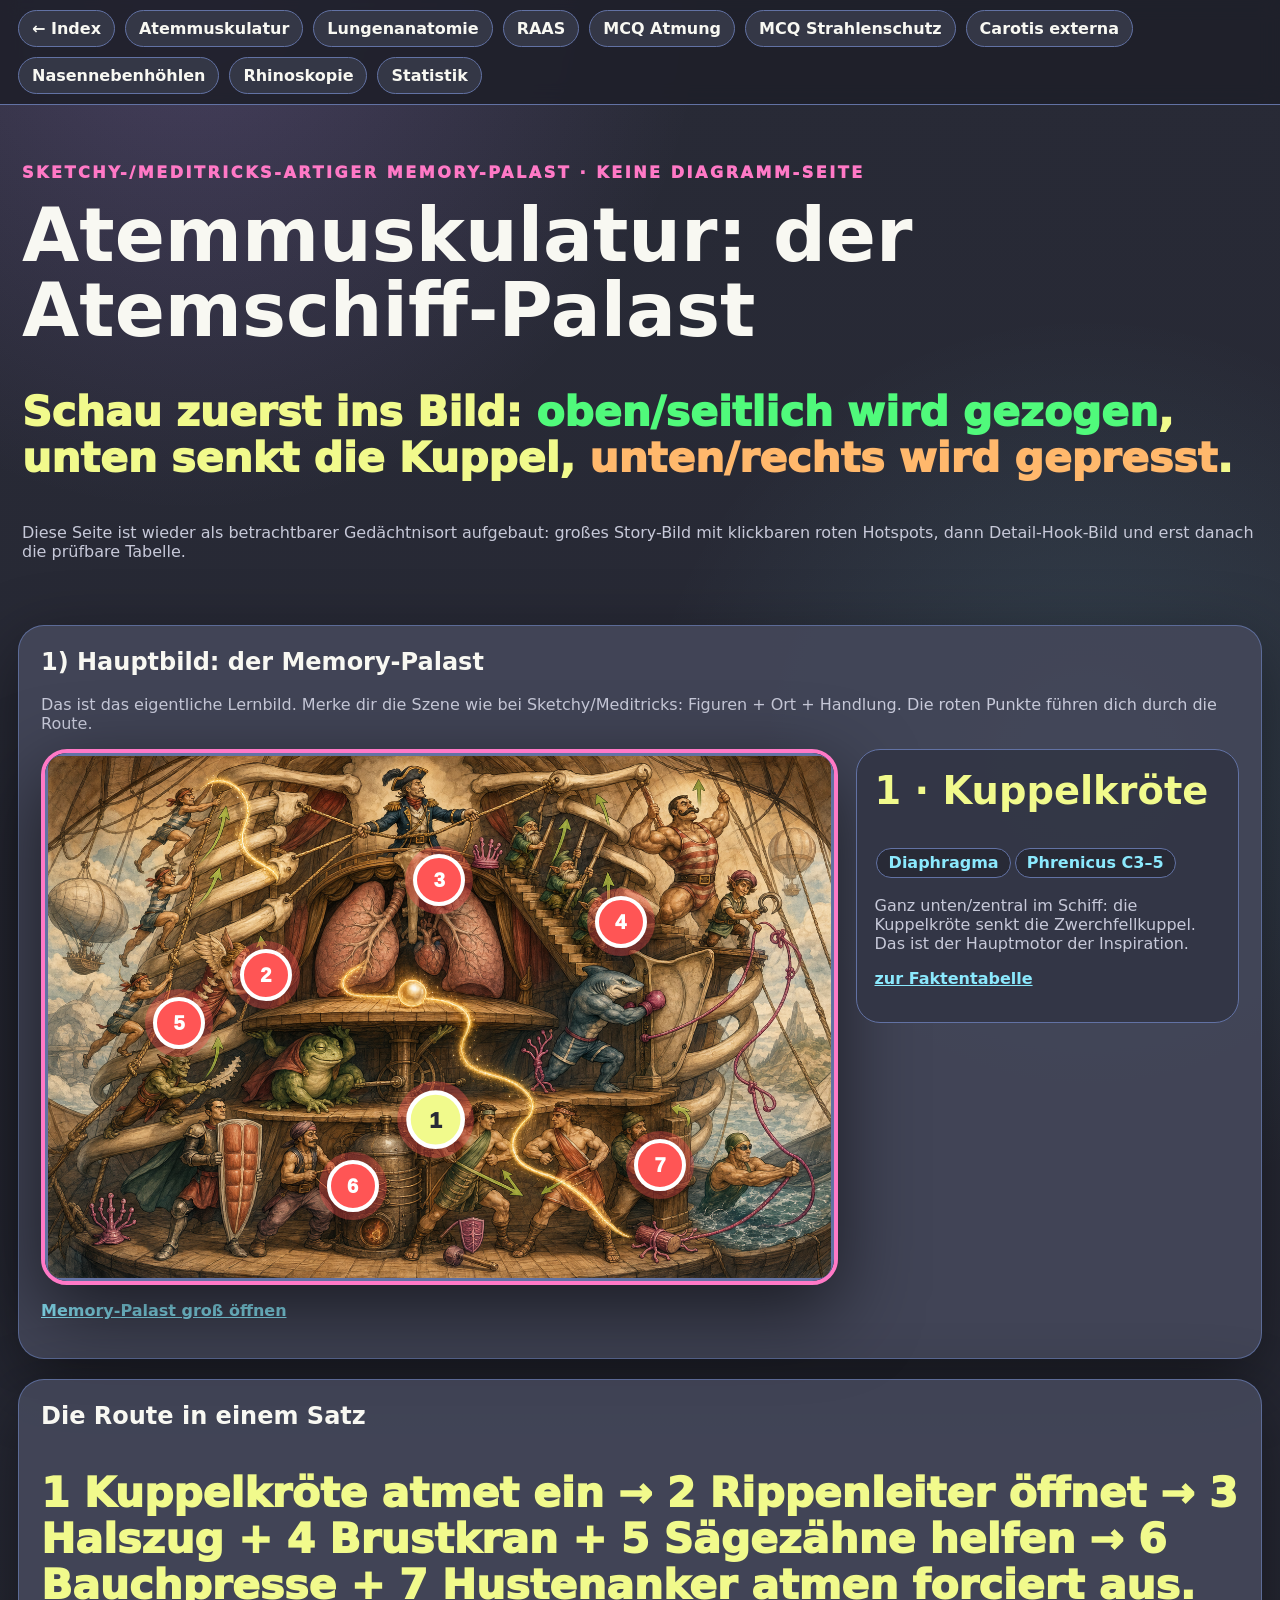
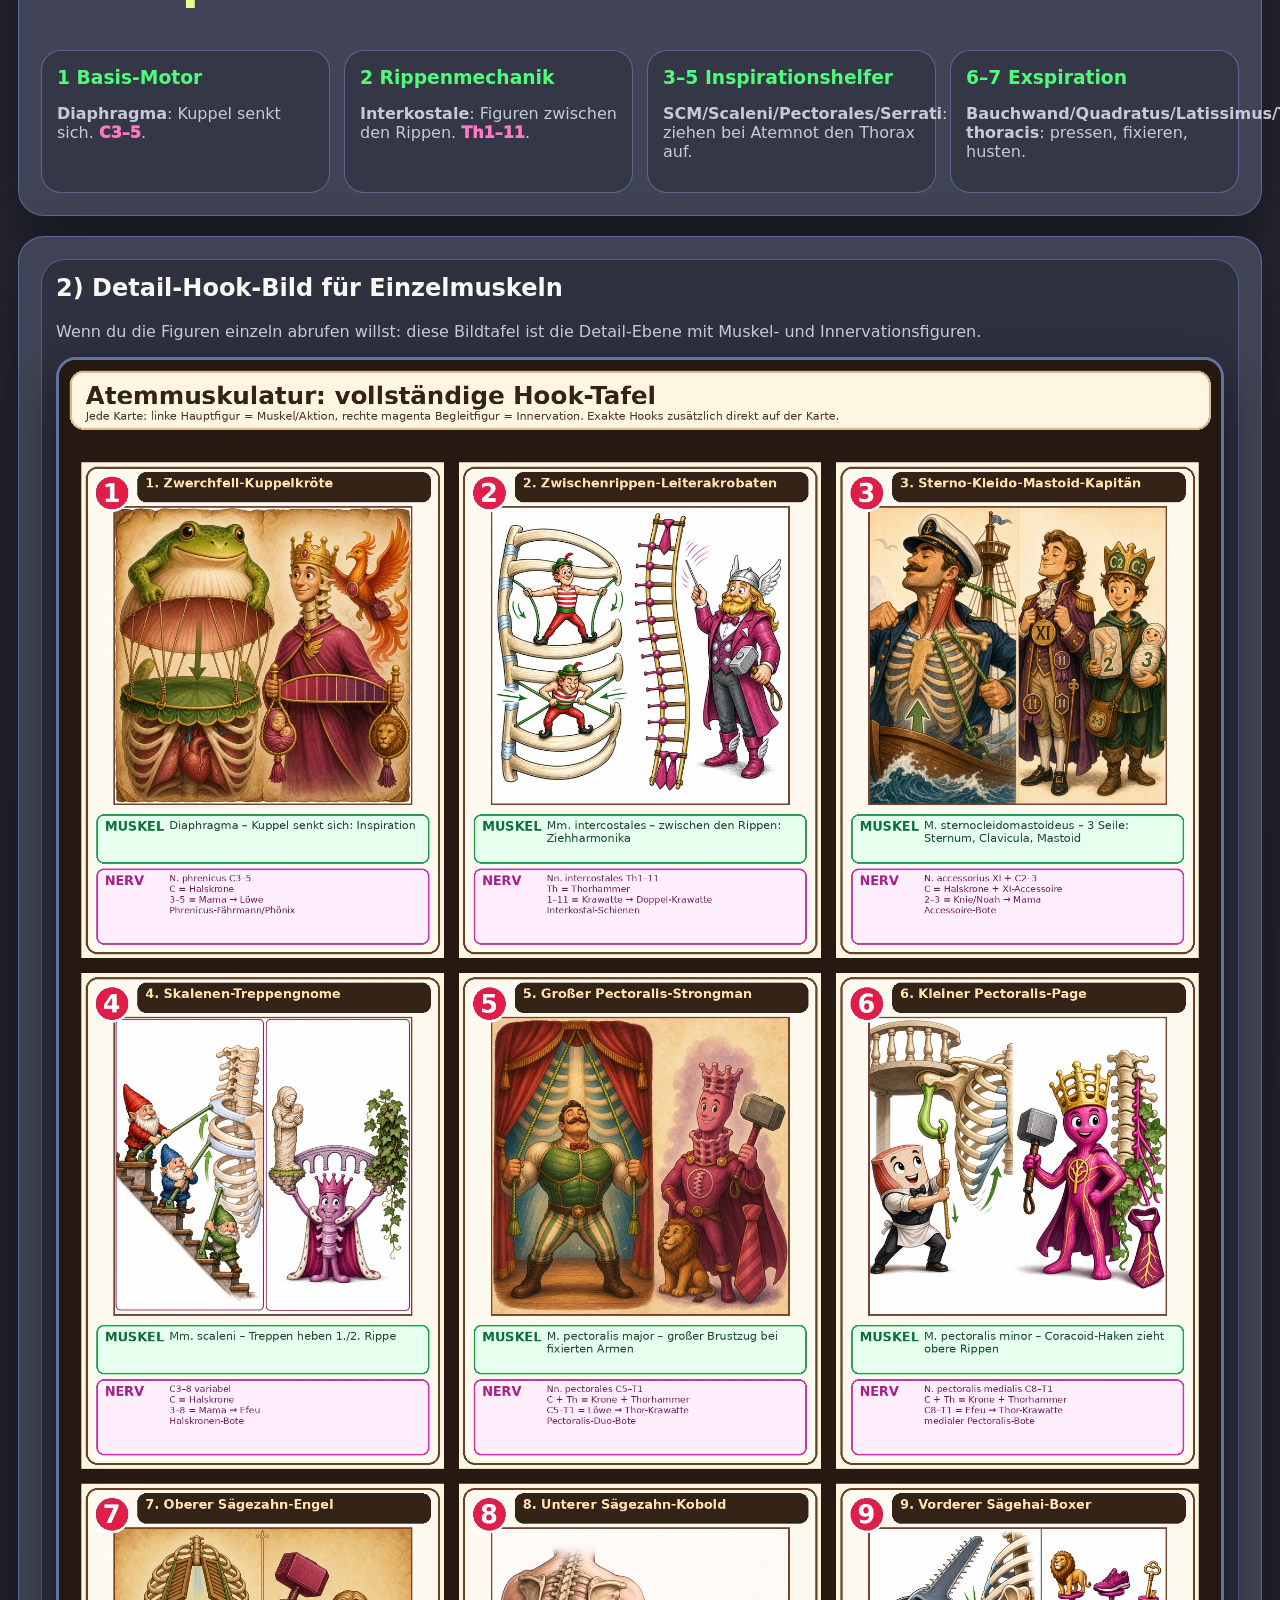
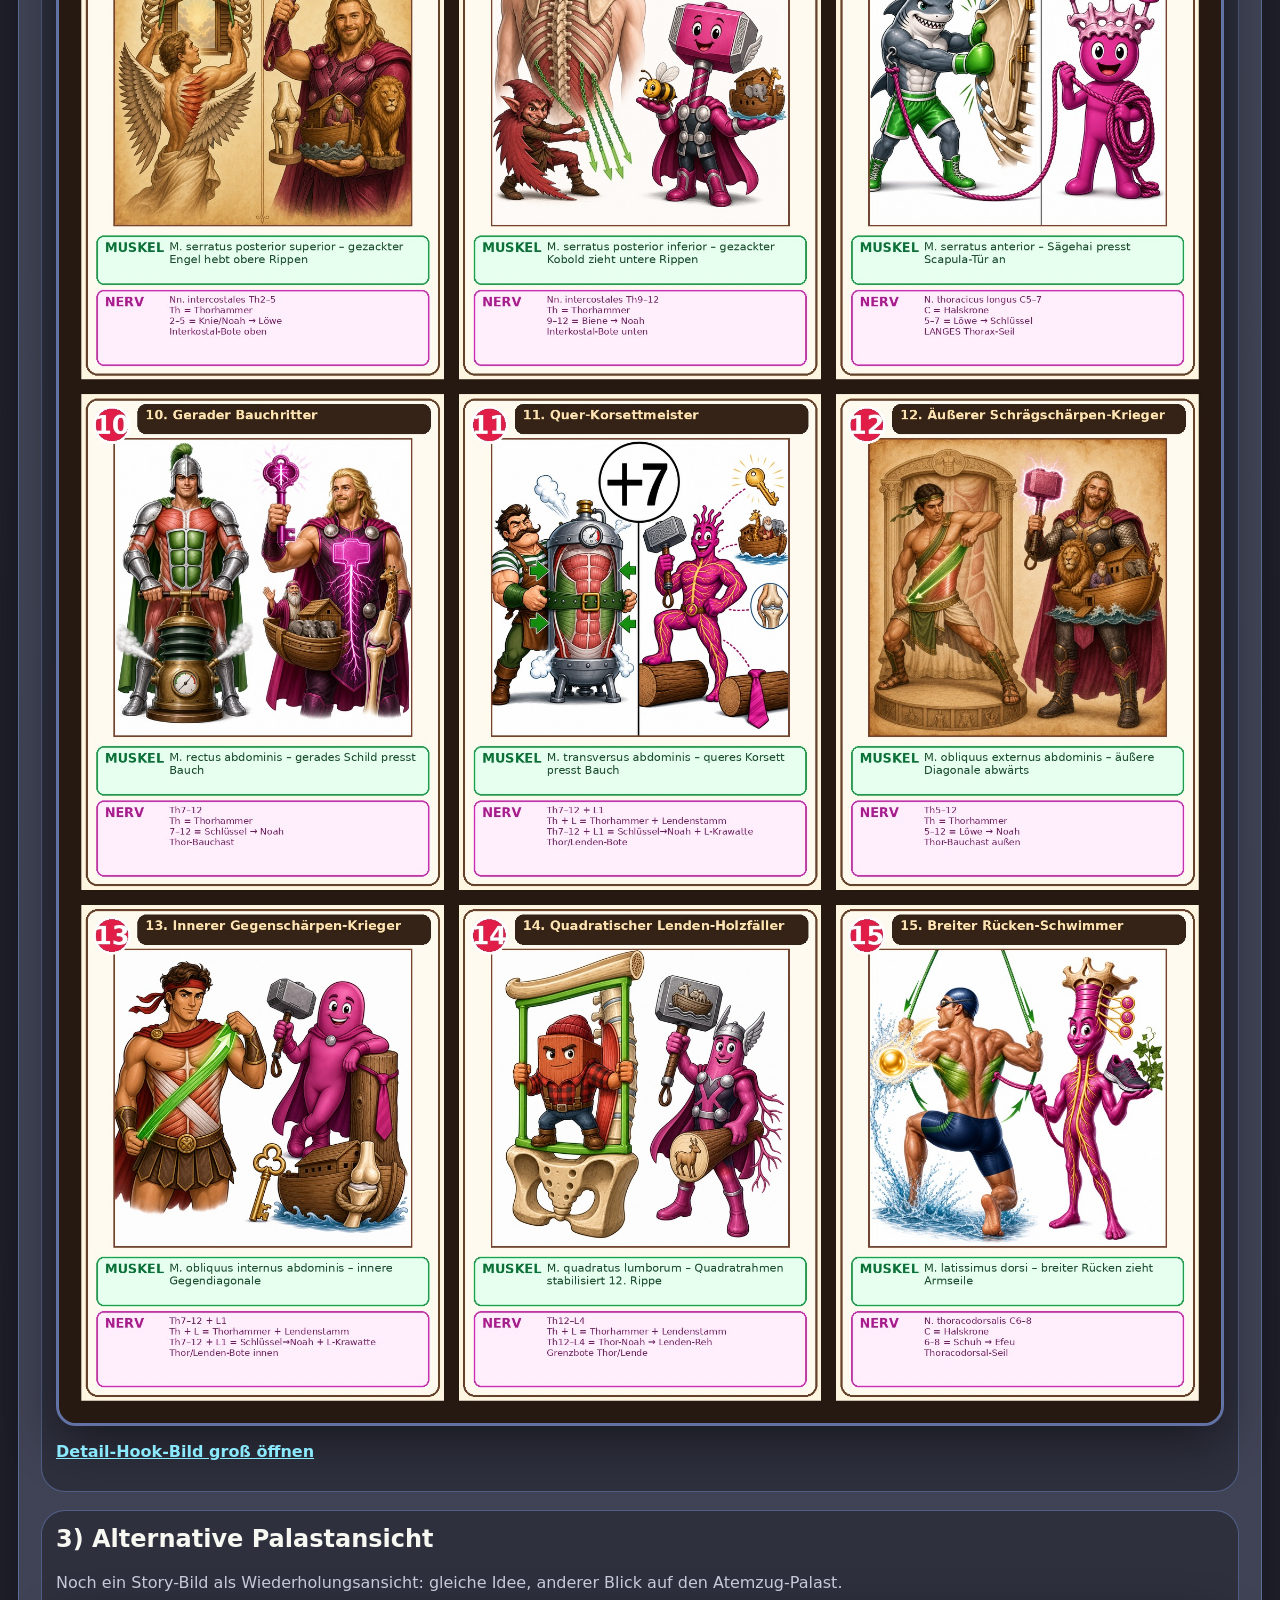
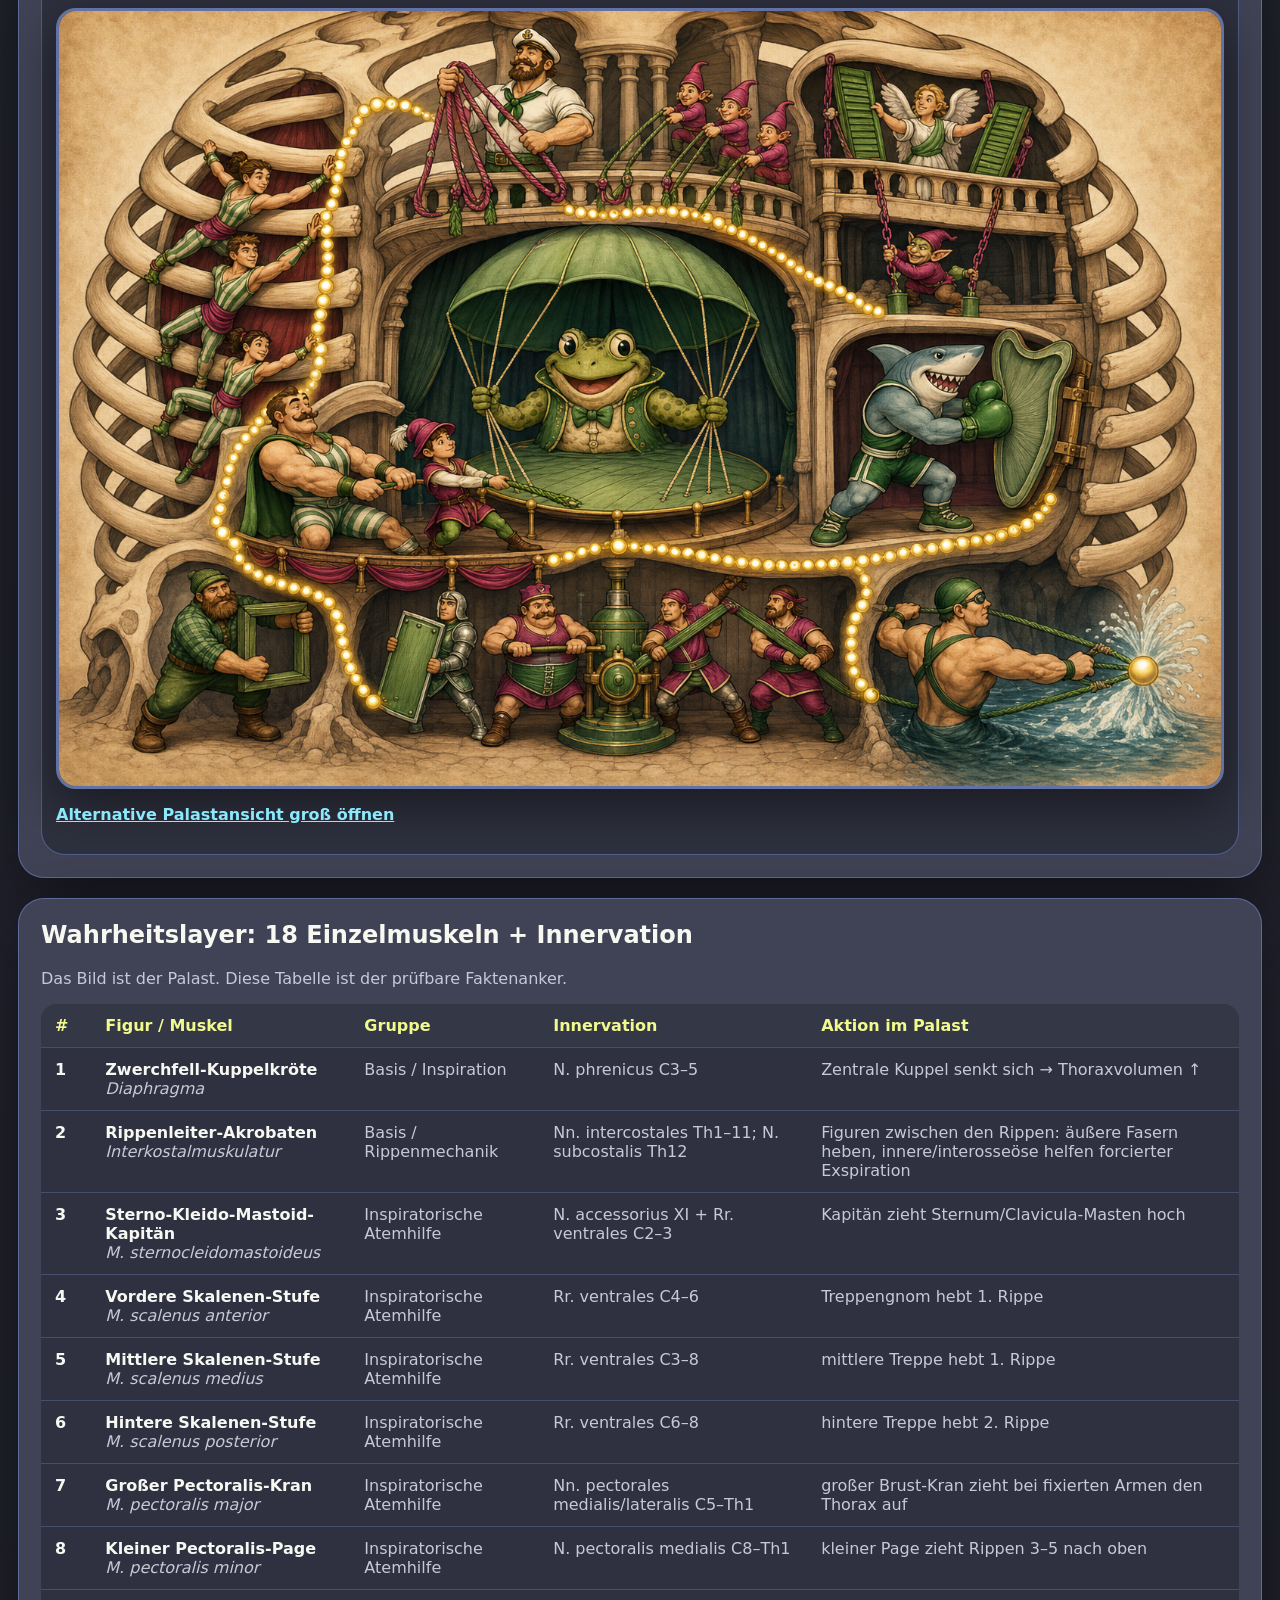
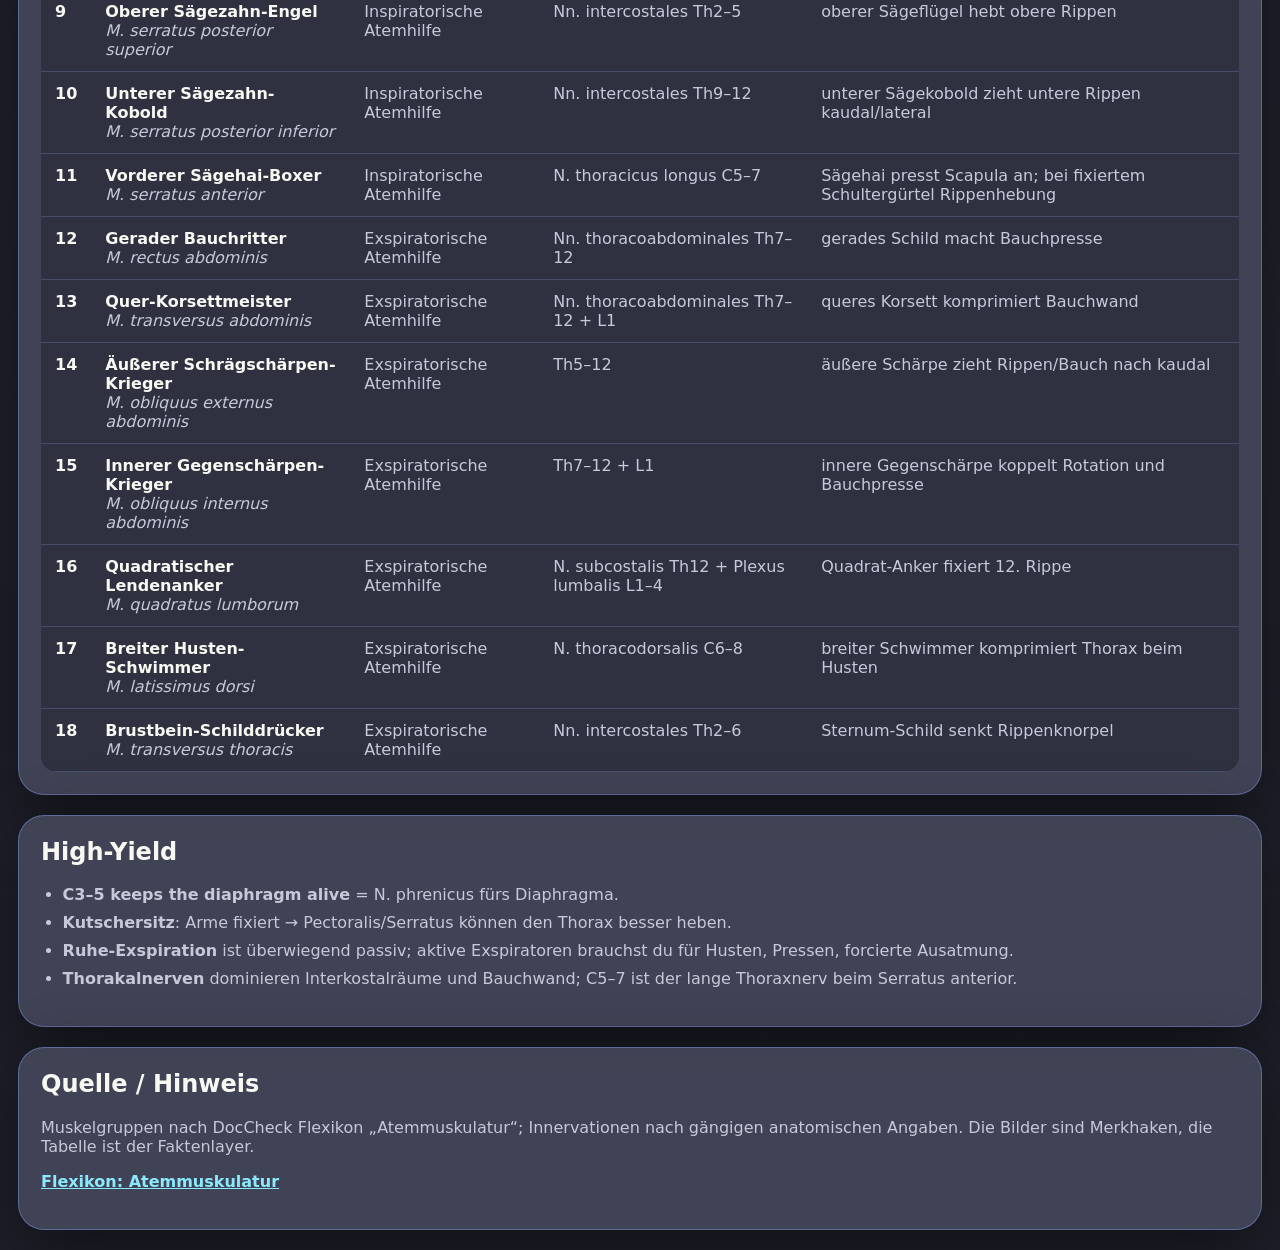
==== commit d775d812: "Add Klinik Strahlenschutz MCQ tab" ====
--- a/pages/atemmuskulatur.html
+++ b/pages/atemmuskulatur.html
@@ -24,7 +24,7 @@
 @media(max-width:980px){.hero-palace{grid-template-columns:1fr}.story-card{position:static}.hot{width:38px;height:38px;font-size:15px;box-shadow:0 0 0 5px rgba(255,85,85,.35)}}
 </style>
 </head>
-<body><nav class="site-nav"><a href="../index.html">← Index</a><a href="atemmuskulatur.html">Atemmuskulatur</a><a href="lungenanatomie.html">Lungenanatomie</a><a href="raas.html">RAAS</a><a href="mcq-physiologie-atmung.html">MCQ Atmung</a><a href="carotis-externa.html">Carotis externa</a><a href="nasennebenhoehlen.html">Nasennebenhöhlen</a><a href="rhinoskopie.html">Rhinoskopie</a><a href="statistik-schiefe-verteilung.html">Statistik</a></nav>
+<body><nav class="site-nav"><a href="../index.html">← Index</a><a href="atemmuskulatur.html">Atemmuskulatur</a><a href="lungenanatomie.html">Lungenanatomie</a><a href="raas.html">RAAS</a><a href="mcq-physiologie-atmung.html">MCQ Atmung</a><a href="mcq-klinik-strahlenschutz.html">MCQ Strahlenschutz</a><a href="carotis-externa.html">Carotis externa</a><a href="nasennebenhoehlen.html">Nasennebenhöhlen</a><a href="rhinoskopie.html">Rhinoskopie</a><a href="statistik-schiefe-verteilung.html">Statistik</a></nav>
 <header>
 <p class="eyebrow">Sketchy-/Meditricks-artiger Memory-Palast · keine Diagramm-Seite</p>
 <h1>Atemmuskulatur: der Atemschiff-Palast</h1>
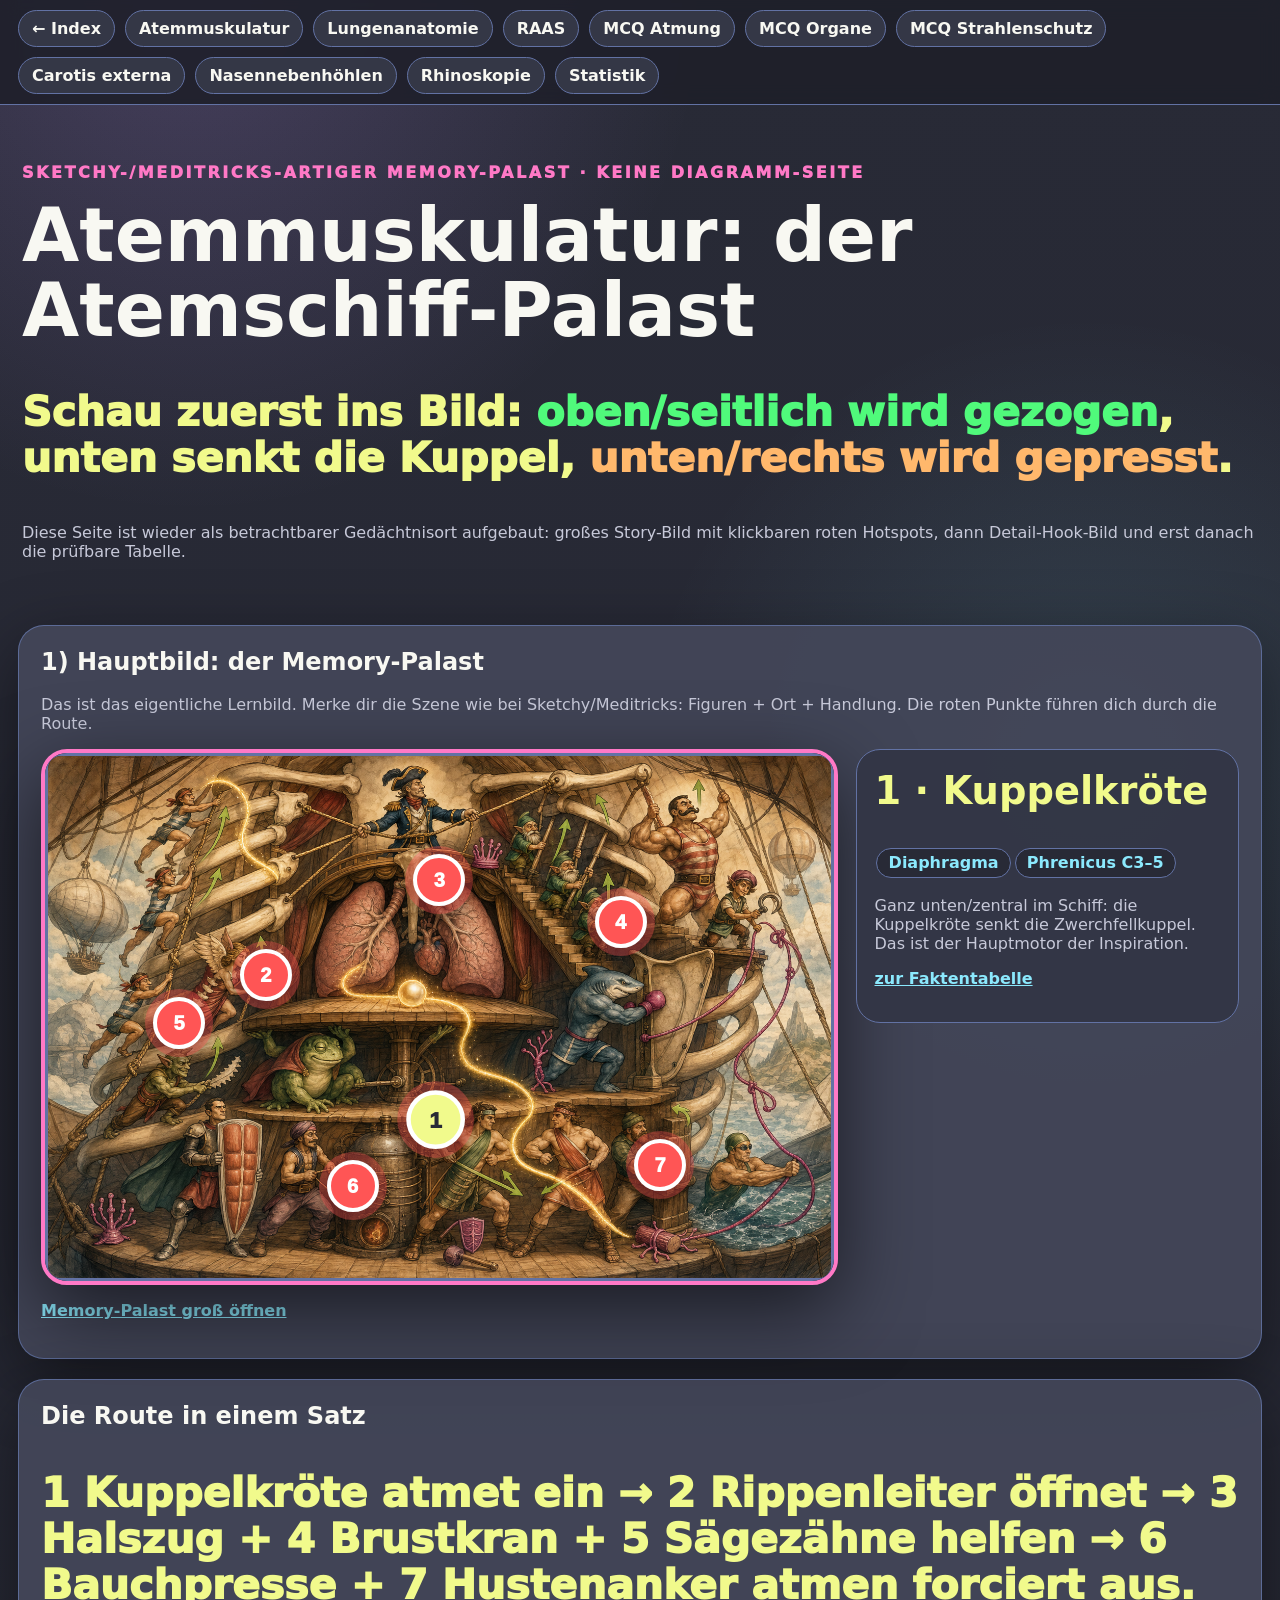
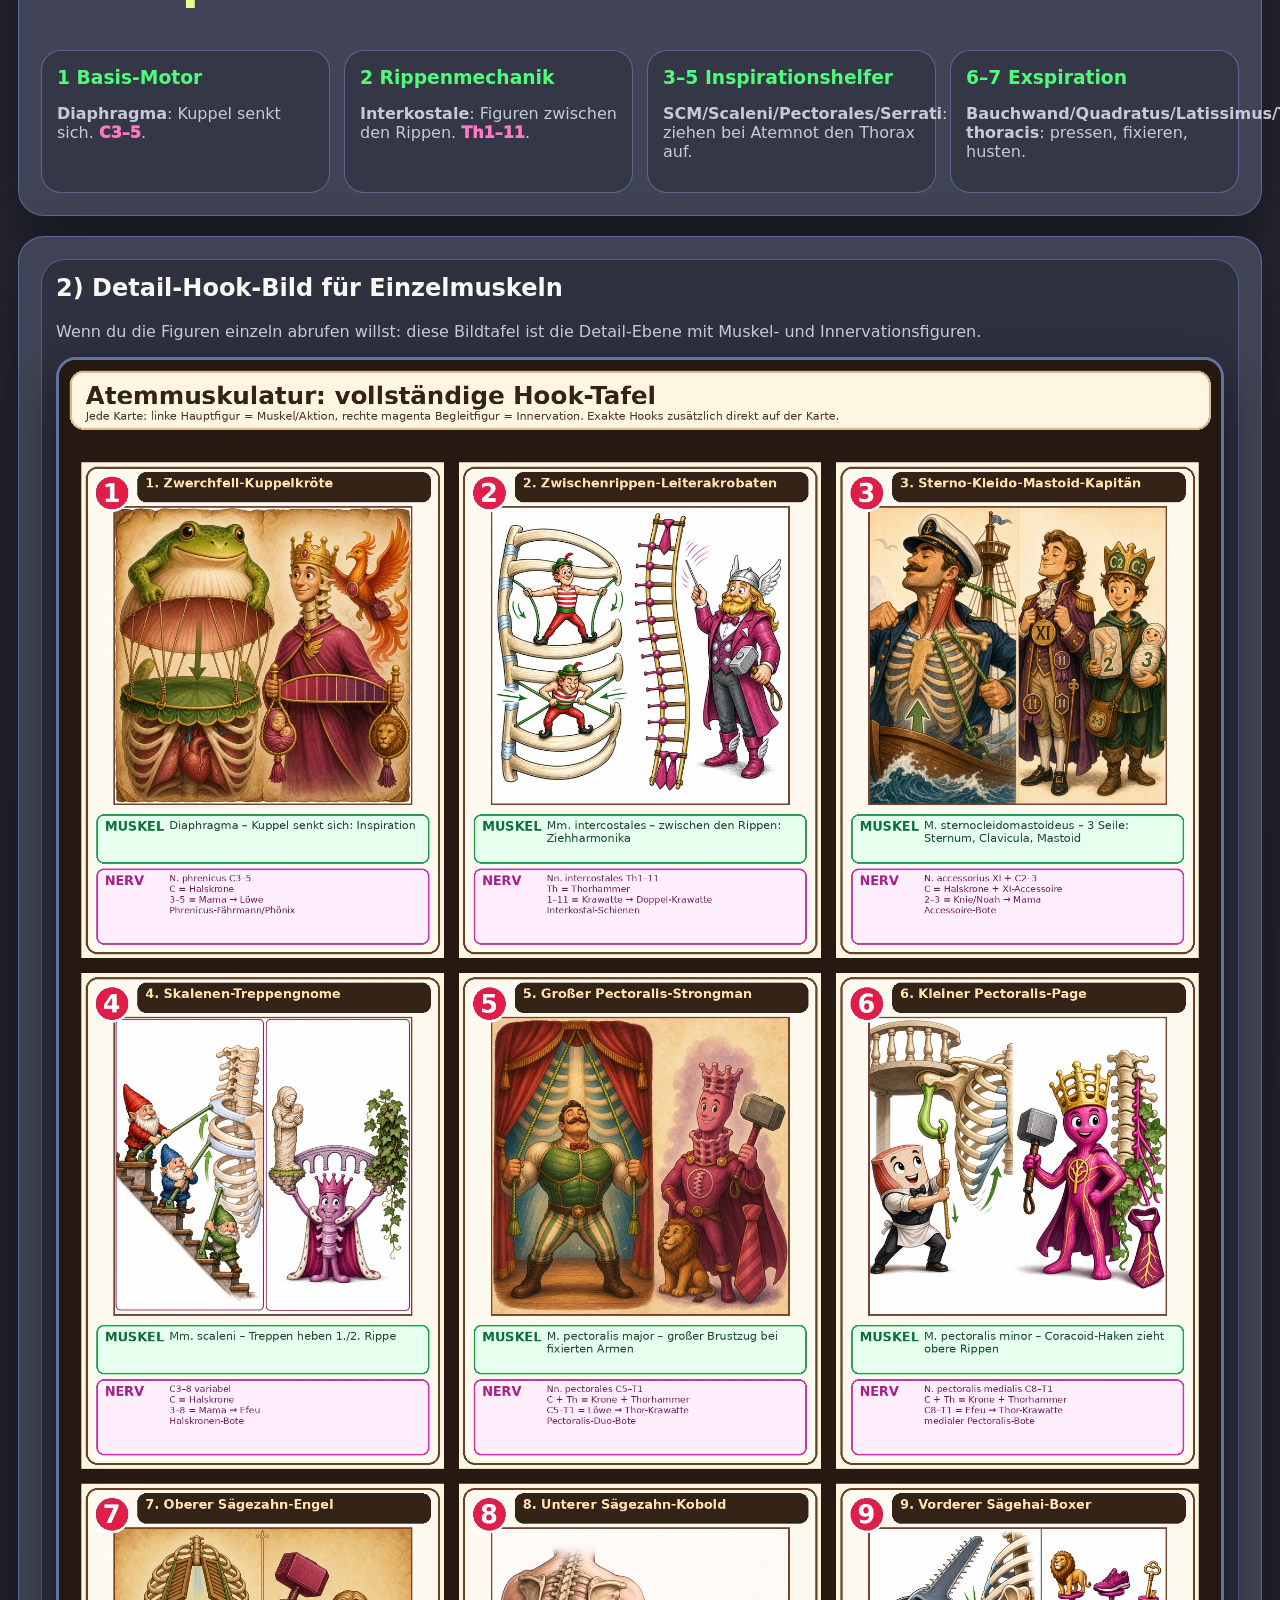
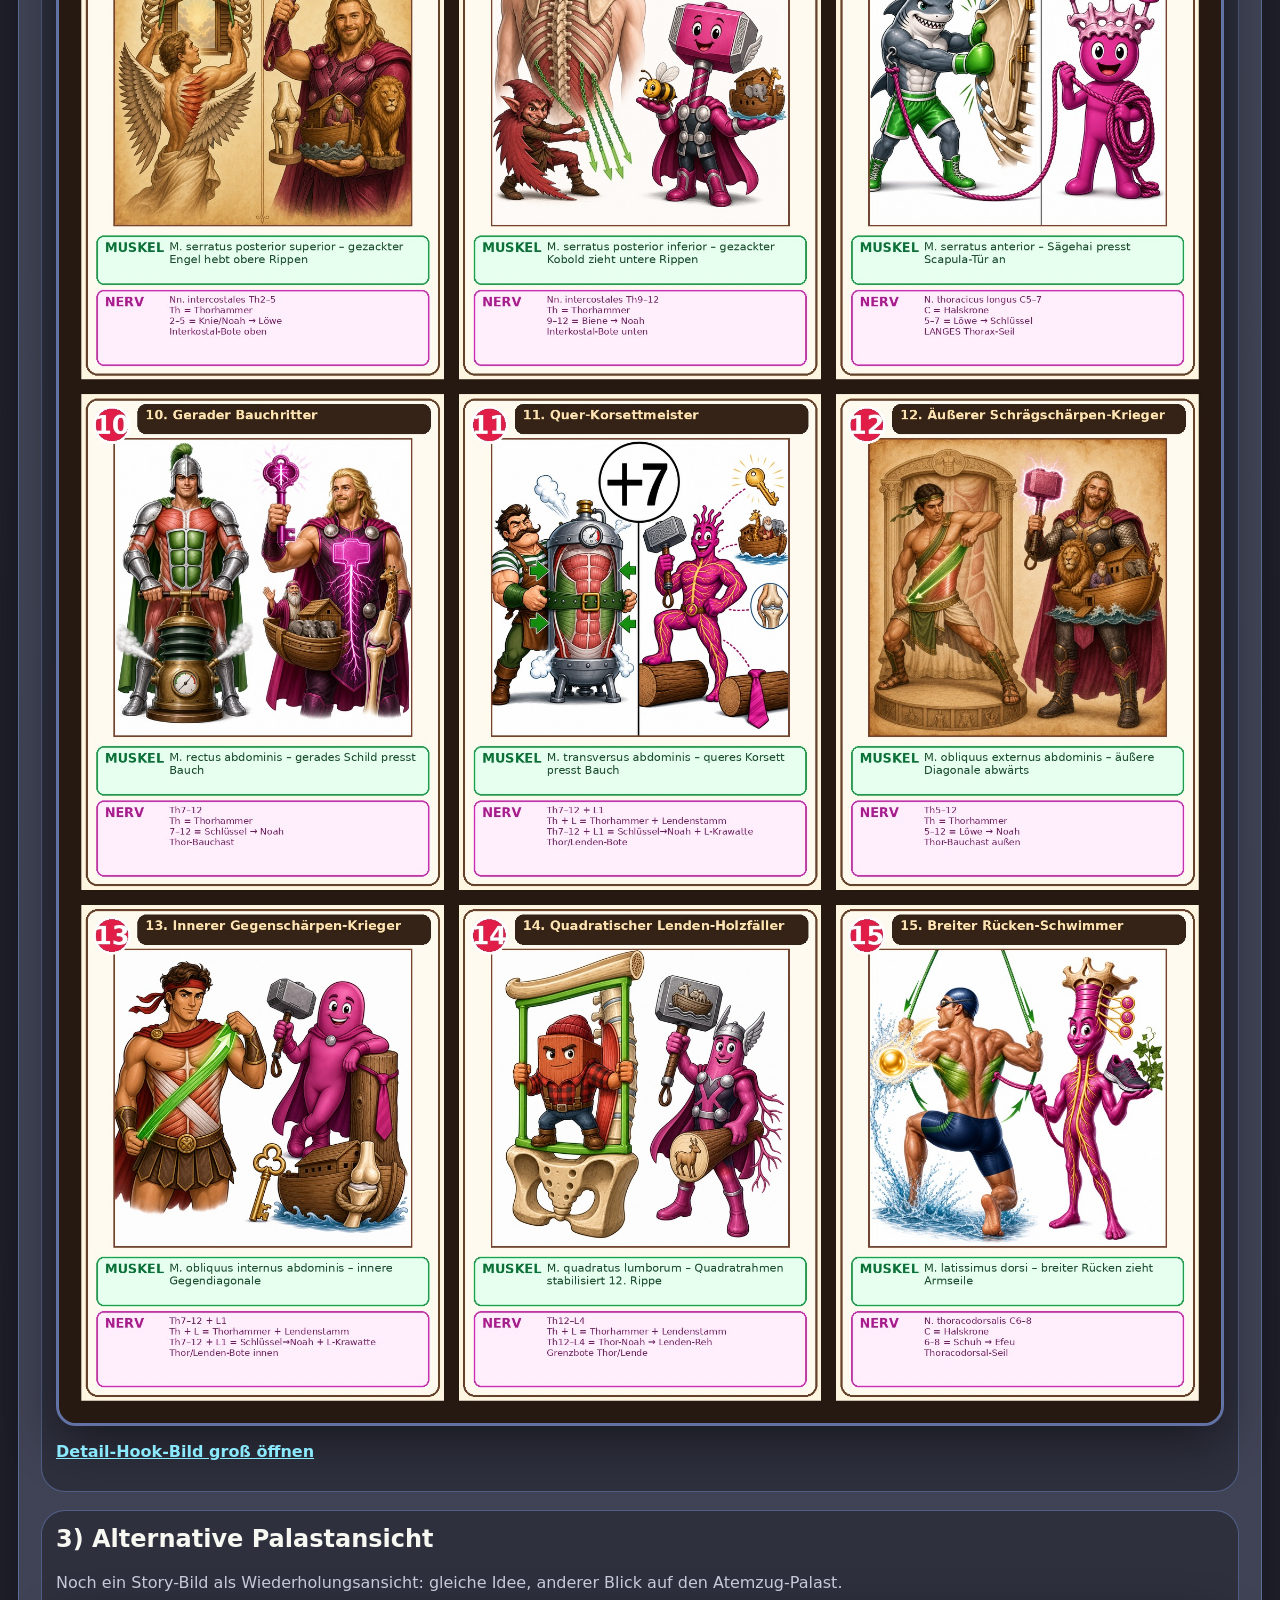
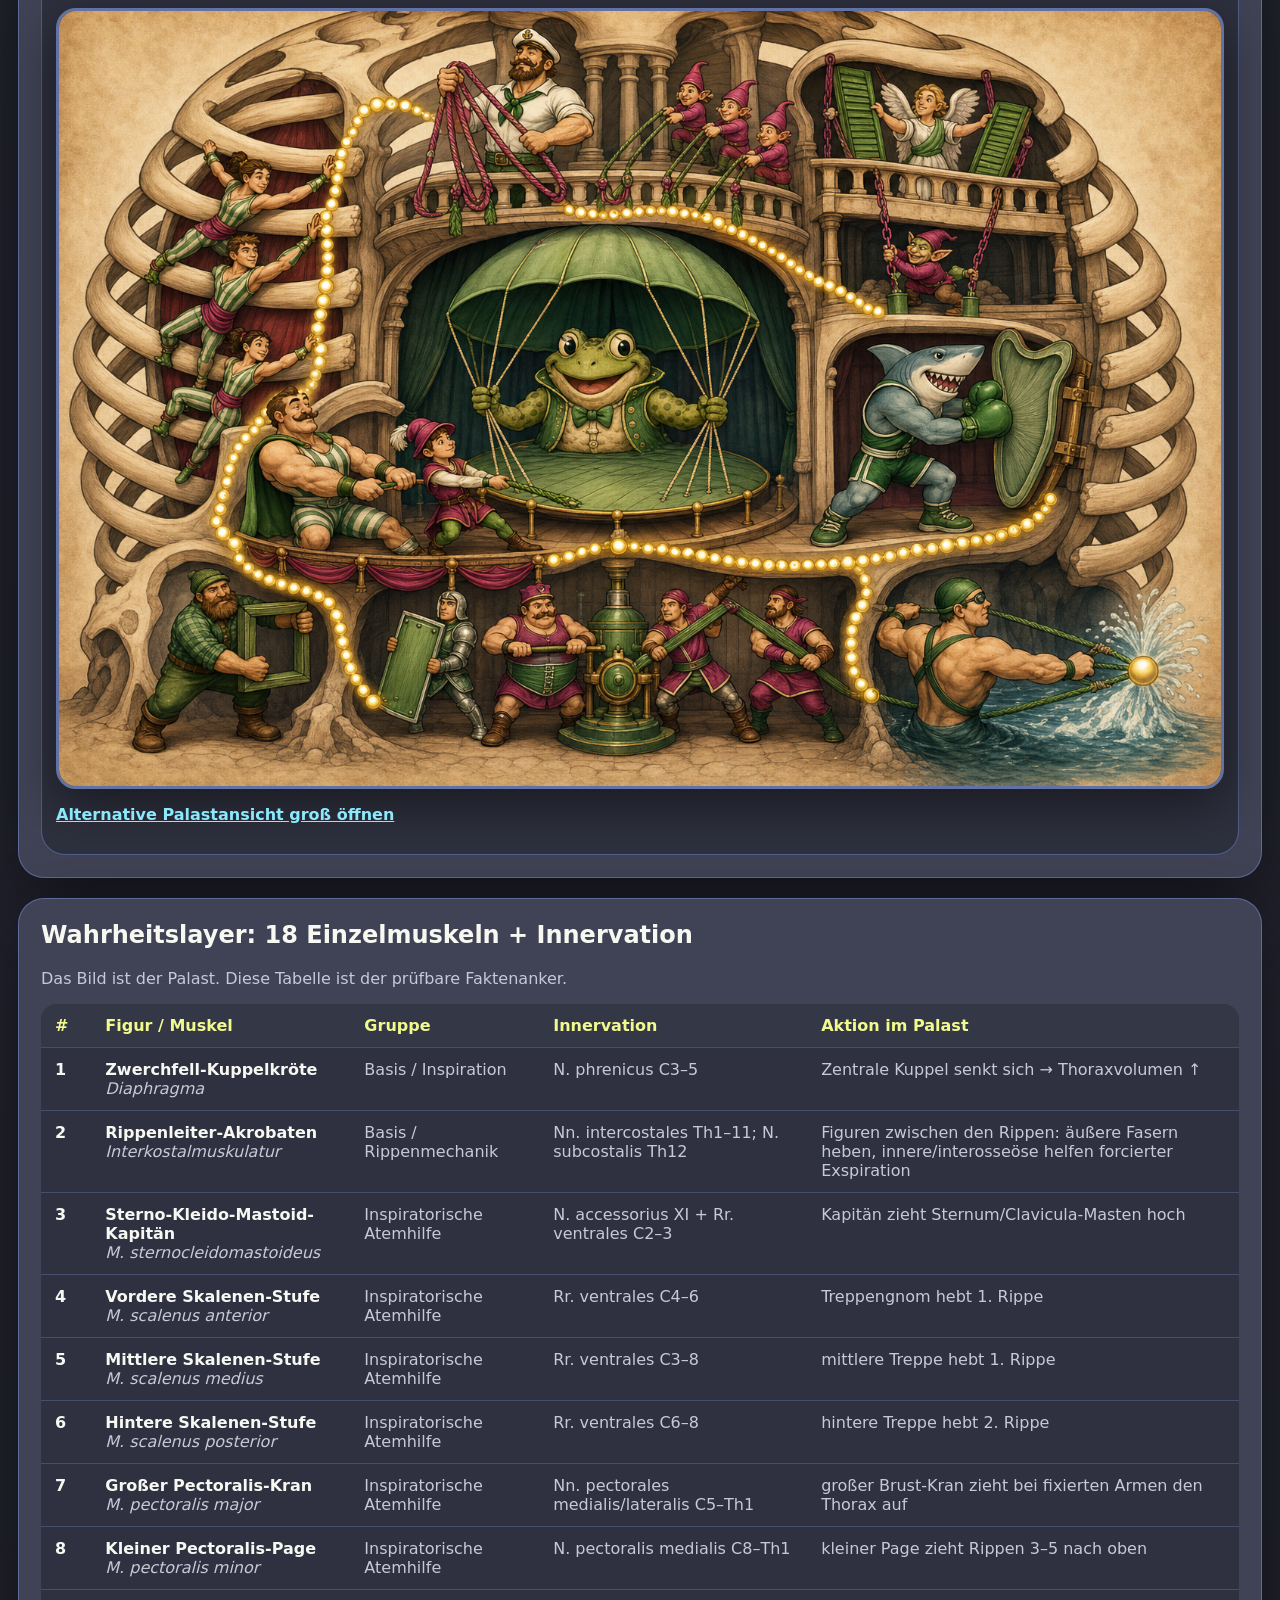
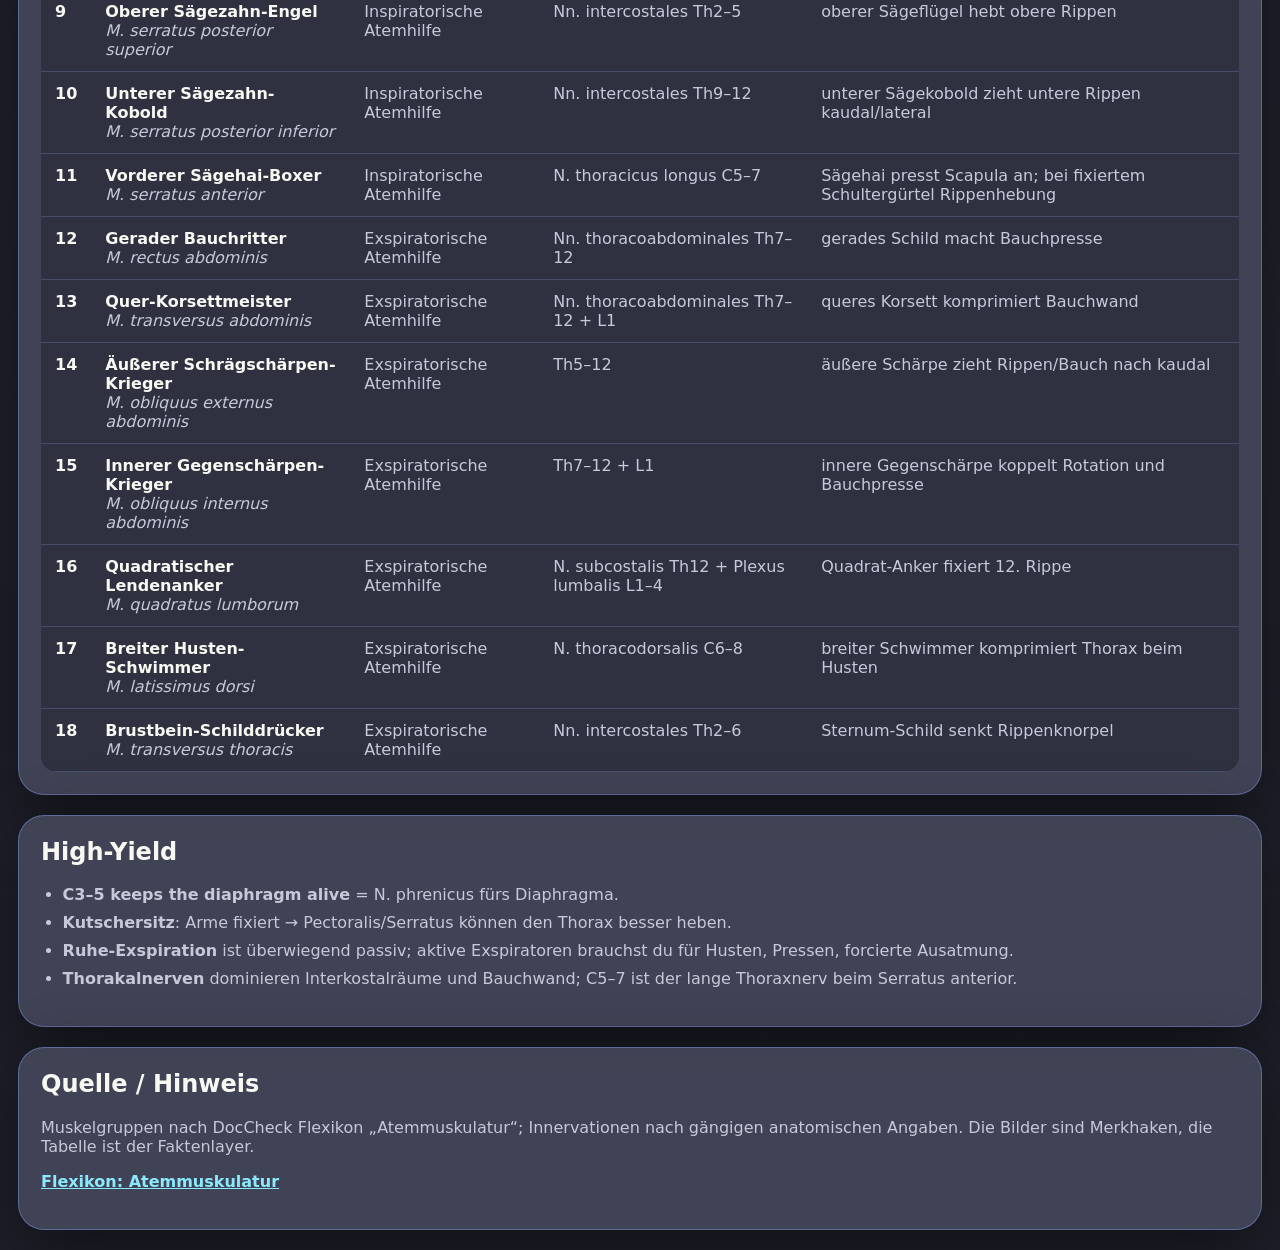
==== commit e26ac2d5: "Add MCQ Organe tab" ====
--- a/pages/atemmuskulatur.html
+++ b/pages/atemmuskulatur.html
@@ -24,7 +24,7 @@
 @media(max-width:980px){.hero-palace{grid-template-columns:1fr}.story-card{position:static}.hot{width:38px;height:38px;font-size:15px;box-shadow:0 0 0 5px rgba(255,85,85,.35)}}
 </style>
 </head>
-<body><nav class="site-nav"><a href="../index.html">← Index</a><a href="atemmuskulatur.html">Atemmuskulatur</a><a href="lungenanatomie.html">Lungenanatomie</a><a href="raas.html">RAAS</a><a href="mcq-physiologie-atmung.html">MCQ Atmung</a><a href="mcq-klinik-strahlenschutz.html">MCQ Strahlenschutz</a><a href="carotis-externa.html">Carotis externa</a><a href="nasennebenhoehlen.html">Nasennebenhöhlen</a><a href="rhinoskopie.html">Rhinoskopie</a><a href="statistik-schiefe-verteilung.html">Statistik</a></nav>
+<body><nav class="site-nav"><a href="../index.html">← Index</a><a href="atemmuskulatur.html">Atemmuskulatur</a><a href="lungenanatomie.html">Lungenanatomie</a><a href="raas.html">RAAS</a><a href="mcq-physiologie-atmung.html">MCQ Atmung</a><a href="mcq-organe.html">MCQ Organe</a><a href="mcq-klinik-strahlenschutz.html">MCQ Strahlenschutz</a><a href="carotis-externa.html">Carotis externa</a><a href="nasennebenhoehlen.html">Nasennebenhöhlen</a><a href="rhinoskopie.html">Rhinoskopie</a><a href="statistik-schiefe-verteilung.html">Statistik</a></nav>
 <header>
 <p class="eyebrow">Sketchy-/Meditricks-artiger Memory-Palast · keine Diagramm-Seite</p>
 <h1>Atemmuskulatur: der Atemschiff-Palast</h1>
